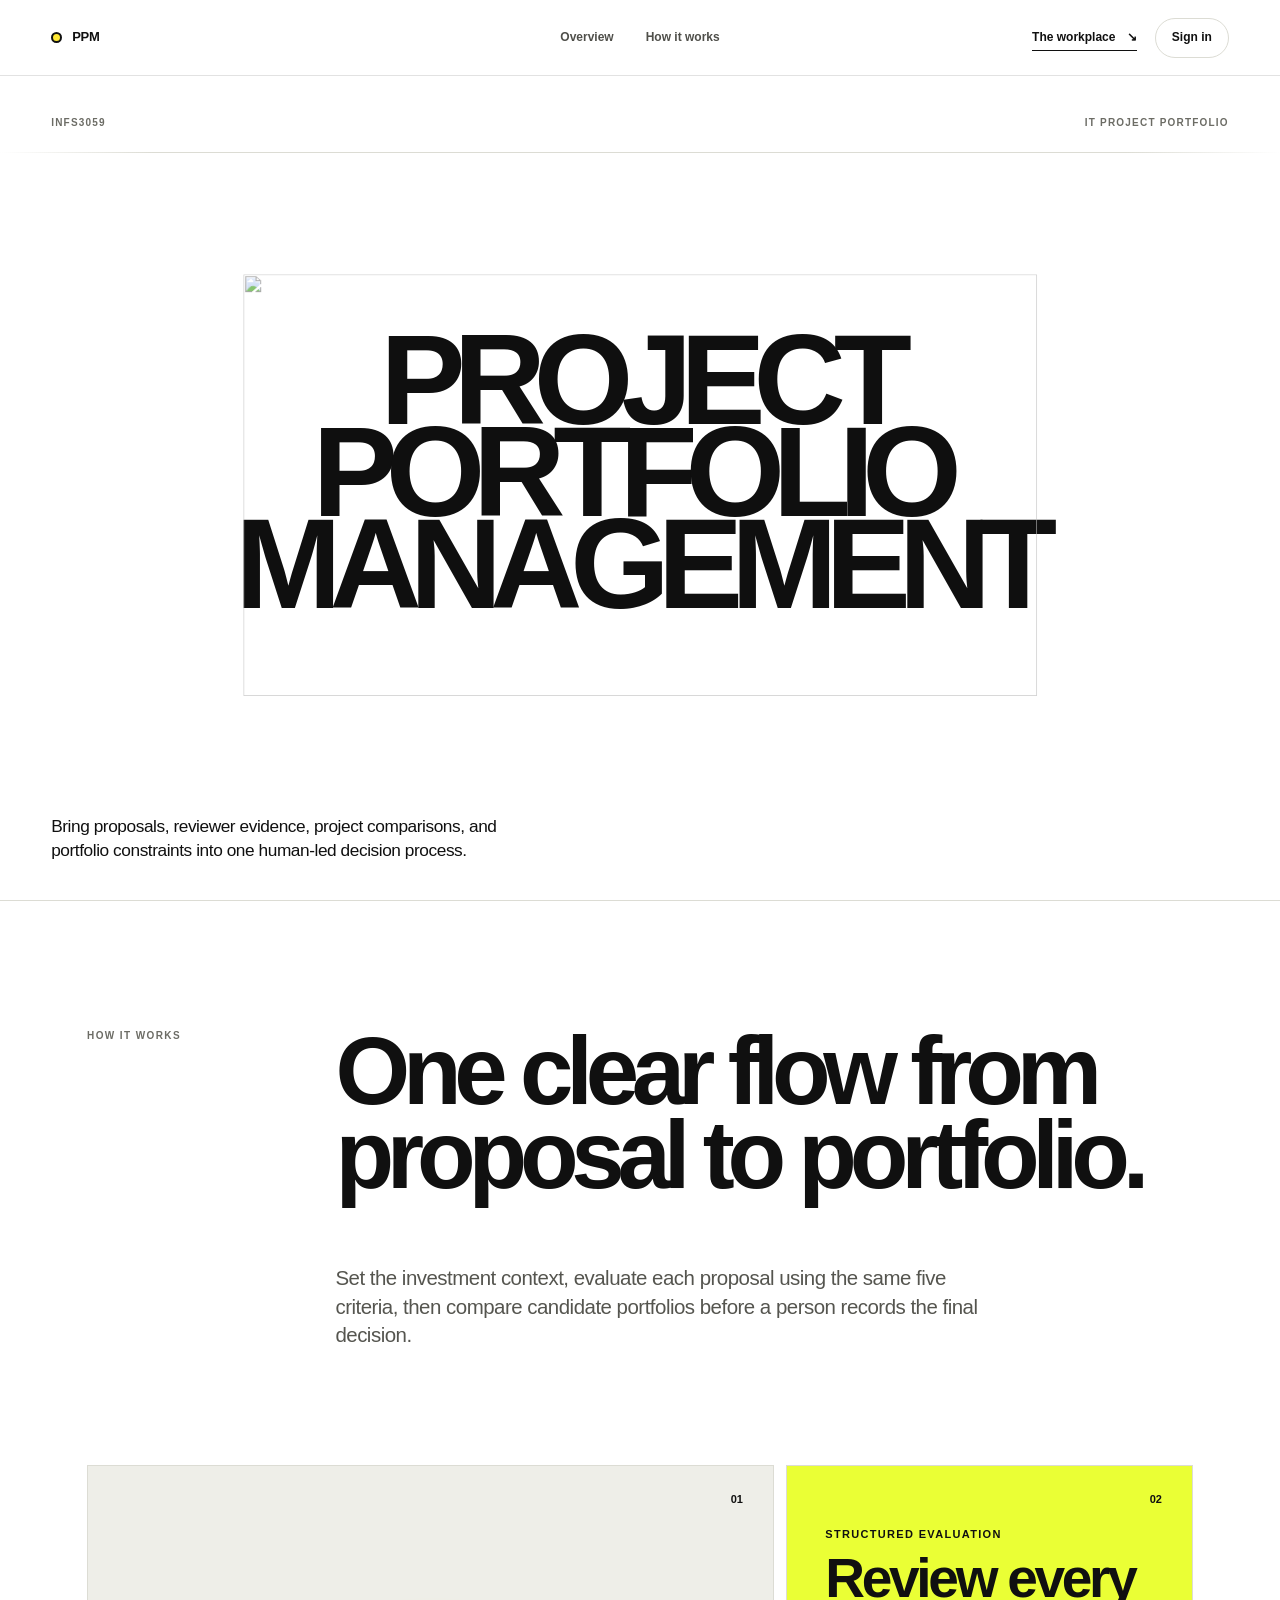
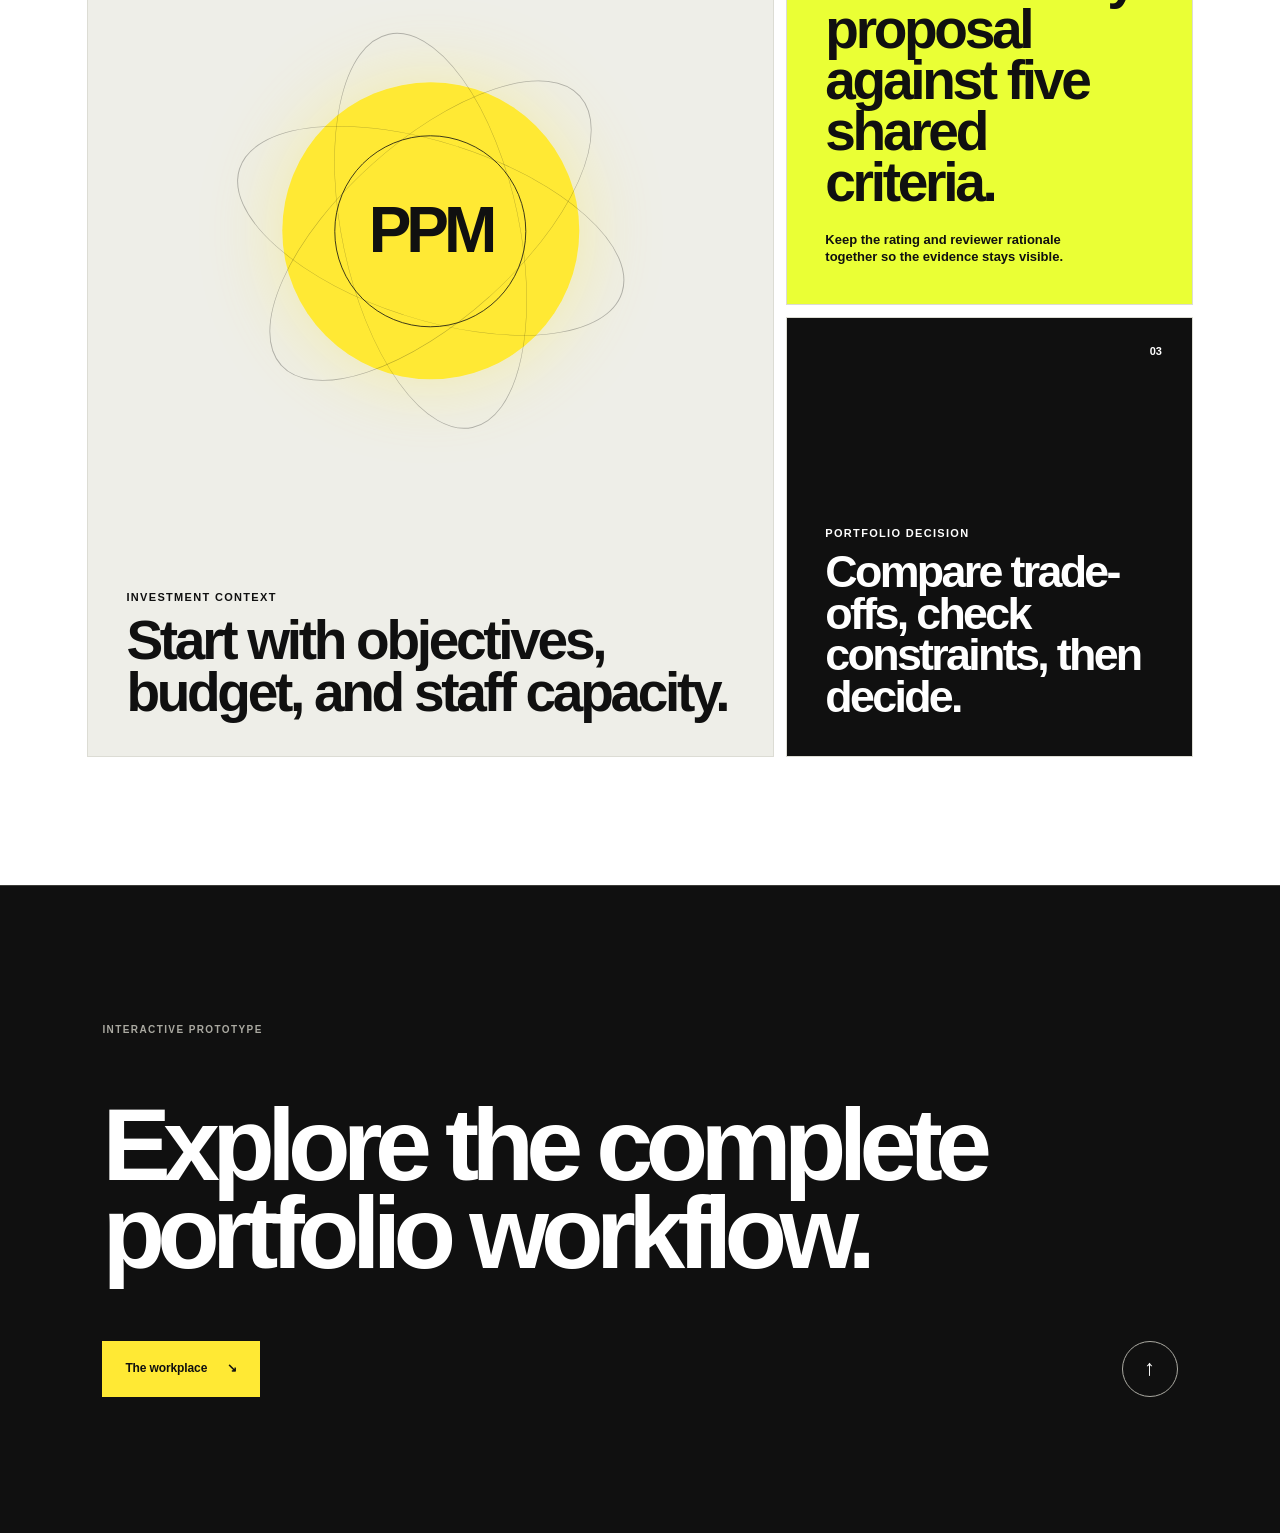
==== index.html @ 239e6964 "Show AI chat only in workplace" ====
<!doctype html>
<html lang="en">
  <head>
    <meta charset="utf-8" />
    <meta name="viewport" content="width=device-width, initial-scale=1" />
    <meta name="theme-color" content="#f3ff45" />
    <meta name="description" content="A human-led decision-support workspace for reviewing IT project proposals." />
    <meta property="og:title" content="PPM — Project Portfolio Management" />
    <meta property="og:description" content="A human-led decision-support workspace for reviewing IT project proposals." />
    <meta property="og:type" content="website" />
    <meta property="og:image" content="public/og.png" />
    <meta name="twitter:card" content="summary_large_image" />
    <meta name="twitter:title" content="PPM — Project Portfolio Management" />
    <meta name="twitter:description" content="Search, compare, and prepare IT project proposals for human review." />
    <meta name="twitter:image" content="public/og.png" />
    <title>PPM — Project Portfolio Management</title>
    <link rel="icon" href="public/favicon.svg" />
    <link rel="stylesheet" href="app/globals.css?v=20261019-draggable-assistant-v1" />
  </head>
  <body class="intro-document">
    <main id="app">
      <div class="intro-site" id="top">
        <header class="site-header intro-header">
          <a class="wordmark" href="#top" aria-label="PPM introduction">
            <span class="wordmark-dot" aria-hidden="true"></span>
            <span>PPM</span>
          </a>
          <nav aria-label="Introduction navigation">
            <a href="#top">Overview</a>
            <a href="#approach">How it works</a>
          </nav>
          <div class="header-actions">
            <a class="header-cta" data-enter-workplace href="./role-select.html?v=20261012-demo-mvp-v1">The workplace <span aria-hidden="true">↘</span></a>
            <div class="auth-slot" id="auth-slot"></div>
          </div>
        </header>

        <section class="hero" aria-labelledby="hero-title">
          <div class="hero-meta" aria-label="Project information">
            <span>INFS3059</span>
            <span>IT PROJECT PORTFOLIO</span>
          </div>

          <div class="hero-stage">
            <h1 class="hero-title reveal reveal--hero" id="hero-title">
              <span>PROJECT</span>
              <span>PORTFOLIO</span>
              <span>MANAGEMENT</span>
            </h1>

            <div class="folder-scene reveal reveal--folder" aria-hidden="true">
              <img class="folder-visual" src="public/folder-reference-yellow-small.png" alt="" width="900" height="477" decoding="async" />
            </div>
          </div>

          <div class="hero-bottom reveal reveal--copy">
            <p>
              Bring proposals, reviewer evidence, project comparisons, and portfolio constraints
              into one human-led decision process.
            </p>
          </div>
        </section>

        <section class="story-section" id="approach" aria-labelledby="approach-title">
          <div class="story-intro reveal">
            <p class="section-kicker">How it works</p>
            <h2 id="approach-title">One clear flow from proposal to portfolio.</h2>
            <p class="story-copy">
              Set the investment context, evaluate each proposal using the same five criteria,
              then compare candidate portfolios before a person records the final decision.
            </p>
          </div>

          <div class="principle-grid reveal-group">
            <article class="principle-card principle-card--wide">
              <span class="card-index">01</span>
              <div class="orbit-mark" aria-hidden="true"><i></i><i></i><i></i></div>
              <div class="reveal">
                <p>Investment context</p>
                <h3>Start with objectives, budget, and staff capacity.</h3>
              </div>
            </article>
            <article class="principle-card principle-card--acid">
              <span class="card-index">02</span>
              <div class="reveal">
                <p>Structured evaluation</p>
                <h3>Review every proposal against five shared criteria.</h3>
                <small>Keep the rating and reviewer rationale together so the evidence stays visible.</small>
              </div>
            </article>
            <article class="principle-card principle-card--dark">
              <span class="card-index">03</span>
              <div class="reveal">
                <p>Portfolio decision</p>
                <h3>Compare trade-offs, check constraints, then decide.</h3>
              </div>
            </article>
          </div>
        </section>

        <section class="intro-cta reveal" aria-labelledby="intro-cta-title">
          <p class="section-kicker">Interactive prototype</p>
          <h2 id="intro-cta-title">Explore the complete portfolio workflow.</h2>
          <div class="intro-cta-actions">
            <a class="intro-cta-button" data-enter-workplace href="./role-select.html?v=20261012-demo-mvp-v1">The workplace <span aria-hidden="true">↘</span></a>
            <a class="circle-link intro-back-to-top" href="#top" aria-label="Back to top" title="Back to top"><span aria-hidden="true">↑</span></a>
          </div>
        </section>
      </div>

      <section class="workspace-section" id="workspace" tabindex="-1" aria-labelledby="workspace-title" hidden>
        <h2 class="sr-only" id="workspace-title">Project Portfolio Management workspace</h2>
        <div class="review-app">
          <div class="workspace-shell">
            <aside class="workspace-sidebar" aria-label="Portfolio workspace navigation">
              <a class="workspace-brand" href="./workplace.html?v=20261012-demo-mvp-v1" aria-label="PPM workspace home"><span class="workspace-brand-mark" aria-hidden="true"></span><span><strong>PPM</strong><small>Project Portfolio Management</small></span></a>
              <nav class="workspace-nav" aria-label="Portfolio workspace">
                <p class="workspace-nav-group-label">Planning</p>
                <button type="button" data-workspace-view-button="organisation" data-context-help-title="Investment Context" data-context-help-text="Set this planning cycle's dates, objectives, budget, and available staff capacity. These limits are used to check candidate portfolios later."><span data-screen-number>01</span>Investment Context</button>
                <button type="button" data-workspace-view-button="proposer" data-context-help-title="Project Proposal" data-context-help-text="Submit project evidence for a reviewer: choose an objective, explain expected benefits, estimate cost and staff, and note the timeline and risks."><span data-screen-number>02</span>Propose Project</button>
                <button type="button" data-workspace-view-button="reviewer" data-context-help-title="Project Evaluation" data-context-help-text="Assess the proposal evidence using five separate criterion ratings and a short rationale for each one."><span data-screen-number>03</span>Project Evaluation</button>
                <button type="button" data-workspace-view-button="manager" data-context-help-title="Project Overview" data-context-help-text="Find and inspect proposals, then choose evaluated projects for temporary comparison. Shortlisting is a separate step."><span data-screen-number>04</span>Project Overview</button>
                <p class="workspace-nav-group-label">Project Analysis</p>
                <button type="button" data-workspace-view-button="comparison" data-context-help-title="Comparison" data-context-help-text="Compare one project's radar profile or overlay two to four projects. Read the criterion ratings and reviewer evidence; no total score or winner is calculated."><span data-screen-number>05</span>Comparison</button>
                <button type="button" data-workspace-view-button="shortlist" data-context-help-title="Shortlist" data-context-help-text="Keep projects you want to investigate further. Shortlisting is not a final decision."><span data-screen-number>06</span>Shortlist</button>
                <p class="workspace-nav-group-label">Portfolio Selection</p>
                <button type="button" data-workspace-view-button="scenarios" data-context-help-title="Build Candidate Portfolio" data-context-help-text="Add shortlisted projects to a candidate scenario, check combined cost and staff against available limits, and save it for review."><span data-screen-number>07</span>Build Candidate Portfolio</button>
                <button type="button" data-workspace-view-button="reports" data-context-help-title="Portfolio Review" data-context-help-text="Review scenario project mix, objective coverage, cost, and capacity before recording a decision."><span data-screen-number>08</span>Portfolio Review</button>
                <button type="button" data-workspace-view-button="decisions" data-context-help-title="Decisions" data-context-help-text="Record the Portfolio Manager's human decision and rationale after reviewing evidence and constraints."><span data-screen-number>09</span>Decisions</button>
              </nav>
              <div class="workspace-sidebar-bottom">
                <div class="sidebar-account-summary" id="sidebar-account-summary" aria-live="polite"></div>
                <a class="sidebar-utility sidebar-feedback" href="https://docs.google.com/forms/d/e/1FAIpQLSeM64wzt2rWLbbCJKo_Ew4T9kbo1X20HAUV_wHe5UvbMGi4NQ/viewform?usp=header" target="_blank" rel="noopener noreferrer" aria-label="Give Feedback (opens Google Form in a new tab)"><span class="sidebar-action-icon" aria-hidden="true"><svg viewBox="0 0 24 24" fill="none" stroke="currentColor" stroke-width="1.6" stroke-linecap="round" stroke-linejoin="round"><path d="M20 11.5a7.5 7.5 0 0 1-7.5 7.5H5l-3 3V11.5A7.5 7.5 0 0 1 9.5 4H16a4 4 0 0 1 4 4Z"/><path d="M7 10h8M7 14h5"/></svg></span><span class="sidebar-action-copy"><strong>Give Feedback</strong><small>Share your experience with this prototype</small></span><svg class="sidebar-action-arrow" viewBox="0 0 16 16" fill="none" stroke="currentColor" stroke-width="1.4" aria-hidden="true"><path d="M4 12 12 4M5 4h7v7"/></svg></a>
                <button type="button" class="sidebar-utility test-launch" id="open-test-mode"><span class="sidebar-action-icon" aria-hidden="true"><svg viewBox="0 0 24 24" fill="none" stroke="currentColor" stroke-width="1.6" stroke-linecap="round" stroke-linejoin="round"><rect x="4" y="3" width="16" height="18" rx="2"/><path d="m8 11 2 2 5-5M8 17h8"/></svg></span><span class="sidebar-action-copy"><strong>Test MVP</strong><small>Try a temporary workspace</small></span><svg class="sidebar-action-arrow" viewBox="0 0 16 16" fill="none" stroke="currentColor" stroke-width="1.4" aria-hidden="true"><path d="m6 3 5 5-5 5"/></svg></button>
              </div>
            </aside>
            <div class="workspace-main">

          <aside class="test-mode-banner" id="test-mode-banner" hidden aria-label="MVP test mode">
            <div><strong>Test workspace</strong><span>Temporary test data only — your normal proposals are unchanged.</span></div>
            <div><button type="button" class="text-button" id="reset-test-data">Reset test data</button><a class="text-button" id="exit-test-mode" href="./workplace.html?v=20261012-demo-mvp-v1">Exit test mode</a></div>
          </aside>

          <section class="workspace-view setup-view" data-workspace-view="organisation" data-context-help-title="Investment Context" data-context-help-text="Set the planning cycle, objectives, total budget, and available staff capacity. These values provide the limits and direction used later when reviewing candidate portfolios." hidden aria-labelledby="organisation-title">
            <div class="view-heading investment-context-heading"><div><p class="section-kicker">Investment Context</p><h3 id="organisation-title">Set the context for this portfolio cycle.</h3></div><button type="button" class="context-help-launch" data-context-help-toggle aria-pressed="false" aria-label="Choose an Investment Context area for help" title="Choose an area to get help">i</button></div>
            <form id="organisation-form" class="setup-form investment-context-form">
              <div class="investment-context-grid">
                <section class="context-card context-card--planning" data-context-help-title="Planning Period" data-context-help-text="Name the portfolio cycle and set the dates and business unit it covers. The planning horizon describes the longer period the organisation is planning across." aria-labelledby="context-planning-title">
                  <div class="context-card-heading"><span aria-hidden="true">01</span><div><h4 id="context-planning-title">Planning Period</h4></div></div>
                  <label>Portfolio or cycle name<input id="org-name" name="name" maxlength="80" required /></label>
                  <div class="context-field-row context-field-row--dates">
                    <label>Start Date<input id="org-start-date" name="startDate" type="date" /></label>
                    <label>End Date<input id="org-end-date" name="endDate" type="date" /></label>
                  </div>
                  <div class="context-field-row">
                    <label>Business Unit<input id="org-business-unit" name="businessUnit" maxlength="80" placeholder="e.g. Corporate Services" /></label>
                    <label>Planning Horizon<input id="org-planning-horizon" name="planningHorizon" maxlength="80" placeholder="e.g. FY2026–FY2028" /></label>
                  </div>
                </section>

                <section class="context-card context-card--budget" data-context-help-title="Total Investment Budget" data-context-help-text="Enter the total funding available for this portfolio cycle in millions. Later, the candidate portfolio total is compared with this limit; being under budget is not an approval." aria-labelledby="context-budget-title">
                  <div class="context-card-heading"><span aria-hidden="true">02</span><div><h4 id="context-budget-title">Total Investment Budget</h4></div></div>
                  <label>Portfolio budget ($M)<input id="org-budget" name="budget" type="number" min="0" step="0.1" required /></label>
                </section>

                <section class="context-card context-card--capacity" data-context-help-title="Available Resource Capacity" data-context-help-text="Record the staff capacity available to deliver projects during this cycle. The portfolio checks compare total project FTE demand with this available capacity." aria-labelledby="context-capacity-title">
                  <div class="context-card-heading"><span aria-hidden="true">03</span><div><h4 id="context-capacity-title">Available Resource Capacity</h4></div></div>
                  <p class="resource-message" id="resource-capacity-message" role="status"></p>
                  <div class="resource-capacity-list" id="resource-capacity-list"></div>
                  <div class="resource-total" aria-live="polite"><span>Total available capacity</span><strong><b id="resource-total-fte">0</b> FTE</strong><small id="resource-total-source"></small></div>
                  <p class="legacy-resource-note" id="legacy-resource-note" hidden></p>
                </section>

                <section class="context-card context-card--objectives" data-context-help-title="Strategic Investment Objectives" data-context-help-text="List the organisation's priorities for this cycle. Each proposal chooses one primary objective so the Portfolio Manager can review alignment and coverage." aria-labelledby="context-objectives-title">
                  <div class="context-card-heading"><span aria-hidden="true">04</span><div><h4 id="context-objectives-title">Strategic Investment Objectives</h4></div></div>
                  <div class="objective-input-list" id="objective-input-list"></div>
                  <button type="button" class="outline-button add-objective-button" id="add-objective">+ Add another objective</button>
                </section>
              </div>

              <div class="form-action-row"><button type="submit" class="solid-button">Save Investment Context</button><p id="organisation-message" class="save-message" role="status"></p></div>
            </form>
          </section>

          <section class="workspace-view proposer-view" data-workspace-view="proposer" data-context-help-title="Project Proposal" data-context-help-text="Submit the evidence a reviewer needs to understand the project, its objective, expected benefits, estimated cost and staff, timeline, and key risks. The proposal is not scored or approved on this screen." hidden aria-labelledby="proposer-title">
            <div class="view-heading view-heading--with-help"><div><p class="section-kicker">Proposal entry</p><h3 id="proposer-title">Give reviewers the information they need.</h3></div><button type="button" class="context-help-launch" data-context-help-toggle aria-pressed="false" aria-label="Choose a proposal area for help" title="Choose an area to get help">i</button></div>
            <form id="proposal-form" class="proposal-form">
              <div class="proposal-form-grid">
                <label data-context-help-title="Project Name" data-context-help-text="Use a short, distinct name so reviewers and managers can identify this proposal in lists and comparisons.">Project name<input name="title" maxlength="100" required /></label>
                <label data-context-help-title="Project Owner" data-context-help-text="Enter the person or team responsible for the proposal and available to answer reviewer questions.">Project owner<input name="owner" maxlength="80" required /></label>
                <label class="wide-field" data-context-help-title="Project Description" data-context-help-text="Summarise the problem or opportunity, what the project will deliver, and the main work involved. Keep it focused on evidence that helps reviewers assess the proposal.">Project description<textarea name="summary" rows="4" maxlength="600" required></textarea></label>
                <label data-context-help-title="Primary Strategic Objective" data-context-help-text="Choose the single objective this proposal contributes to most directly. The manager can later compare how a candidate portfolio covers the organisation's objectives.">Primary strategic objective<select id="proposal-objective" name="objective" required></select></label>
                <label data-context-help-title="Expected Benefits" data-context-help-text="Describe the expected service or business improvement. Add a measure or baseline when you have one.">Expected benefits<textarea id="proposal-benefits" name="benefits" rows="3" maxlength="400" required></textarea></label>
                <label data-context-help-title="Estimated Cost" data-context-help-text="Enter the estimated total cost in millions for the proposed project period. Note major assumptions in the project description.">Estimated cost ($M)<input id="proposal-cost" name="cost" type="number" min="0" step="0.1" required /></label>
                <label data-context-help-title="Staff Required" data-context-help-text="Estimate the total full-time-equivalent staff needed to deliver the project. The manager uses this figure in portfolio capacity checks.">Staff required (FTE)<input name="staff" type="number" min="1" step="1" required /></label>
                <label data-context-help-title="Estimated Timeline" data-context-help-text="Provide the expected delivery duration, such as the number of weeks or months. Note key timing assumptions in the project description.">Estimated timeline<input name="duration" maxlength="60" placeholder="e.g. 12 weeks" required /></label>
                <label class="wide-field" data-context-help-title="Key Risks or Dependencies" data-context-help-text="Note uncertainties, constraints, or external dependencies that could affect delivery, cost, benefits, or timing.">Key risks or dependencies<textarea id="proposal-risks" name="risks" rows="3" maxlength="400" required></textarea></label>
              </div>
              <div class="form-action-row"><button type="submit" class="solid-button">Submit proposal for review</button><p id="proposal-form-message" class="save-message" role="status"></p></div>
            </form>
          </section>

          <section class="workspace-view reviewer-view" data-workspace-view="reviewer" data-context-help-title="Project Evaluation" data-context-help-text="Open a proposal and assess the five criteria separately using the scoring guide. Record evidence-based rationale for each rating. The system does not calculate a single total score or make an approval decision." hidden aria-labelledby="reviewer-title">
            <div class="view-heading view-heading--split"><div><p class="section-kicker">Reviewer queue</p><h3 id="reviewer-title">Assess evidence, not a single total.</h3></div><button type="button" class="context-help-launch" data-context-help-toggle aria-pressed="false" aria-label="Choose a Project Evaluation area for help" title="Choose an area to get help">i</button></div>
            <div class="review-queue" id="review-queue" data-context-help-title="Reviewer Queue" data-context-help-text="Open a submitted project to inspect its proposal evidence. Give each of the five criteria a 1–5 rating and explain the rating with a short rationale. A project is ready for comparison when all five ratings and reasons are saved." aria-live="polite"></div>
          </section>

          <section class="workspace-view test-view" data-workspace-view="tests" hidden aria-labelledby="test-mode-title">
            <div class="view-heading">
              <p class="section-kicker">MVP test</p>
              <h3 id="test-mode-title">Try the whole portfolio flow.</h3>
              <p>Use the shortcuts below, then check the result on the real screens. This mode uses separate sample data in this browser tab, so it will not change your normal workspace.</p>
            </div>
            <div class="test-quick-checks">
              <div><p class="section-kicker">Quick check</p><strong>Run a few safe browser checks first.</strong><span id="quick-check-summary" role="status">Not run yet</span></div>
              <button type="button" class="solid-button" id="run-quick-checks">Run quick checks</button>
            </div>
            <div class="quick-check-results" id="quick-check-results" aria-live="polite"></div>
            <div class="test-checklist-heading"><p class="section-kicker">Click-through checklist</p><p>Each shortcut opens or prepares the actual feature. Mark a step once you have seen the expected result.</p></div>
            <div class="test-checklist" id="test-checklist"></div>
          </section>

          <section class="workspace-view manager-view" data-workspace-view="manager" data-context-help-title="Project Overview" data-context-help-text="Use this screen to find projects, inspect reviewer evidence, and select evaluated projects for a temporary radar comparison. Shortlisting is separate: it retains projects for a candidate portfolio but is not an approval." hidden aria-labelledby="portfolio-manager-title">
            <div class="view-heading view-heading--split overview-view-heading"><div><p class="section-kicker">Project Overview</p><h3 id="portfolio-manager-title">Review the current proposal pipeline.</h3></div><div class="overview-heading-tools"><button type="button" class="context-help-launch" data-context-help-toggle aria-pressed="false" aria-label="Choose a Project Overview area for help" title="Choose an area to get help">i</button><div class="overview-view-actions"><button type="button" class="solid-button" data-open-comparison>Open Comparison</button><button type="button" class="outline-button" data-open-insights>View Criterion Insights</button></div></div></div>
            <div class="workflow-strip" aria-label="Portfolio review workflow">
              <span class="is-current"><b data-workflow-step-for="manager">02</b> Project Overview</span>
              <span><b data-workflow-step-for="comparison">03</b> Comparison</span>
              <span><b data-workflow-step-for="shortlist">04</b> Shortlist</span>
              <span><b data-workflow-step-for="scenarios">05</b> Build Candidate Portfolio</span>
              <span><b data-workflow-step-for="reports">06</b> Portfolio Review</span>
              <span><b data-workflow-step-for="decisions">07</b> Decisions</span>
            </div>

            <div class="portfolio-summary" aria-label="Portfolio summary">
              <article><span>Total proposals</span><strong id="summary-total">0</strong><small>in this browser</small></article>
              <article><span>Evaluated</span><strong id="summary-evaluated">0</strong><small>ready for comparison</small></article>
              <article><span>Needs evaluation</span><strong id="summary-needs-evaluation">0</strong><small>missing ratings or rationale</small></article>
              <article><span>Budget requested</span><strong id="summary-budget-requested">$0M</strong><small>Available limit: <b id="summary-budget-limit">$0M</b></small></article>
            </div>

            <div class="portfolio-controls" data-context-help-title="Search and Filters" data-context-help-text="Search by project, owner, or objective. Narrow the list by objective, feasibility, risk manageability, cost, or review status. These controls change which rows are shown; they do not change project ratings or decisions.">
              <label class="search-box search-box--compact">
                <span aria-hidden="true">⌕</span>
                <input id="proposal-search" type="search" placeholder="Search projects, owners, or objectives" autocomplete="off" />
                <kbd>⌘ K</kbd>
              </label>
              <label>Objective<select id="objective-filter"><option value="all">All objectives</option></select></label>
              <label>Feasibility<select id="feasibility-filter"><option value="0">Any score</option><option value="3">3 or higher</option><option value="4">4 or higher</option></select></label>
              <label>Risk manageability<select id="risk-filter"><option value="0">Any score</option><option value="3">3 or higher</option><option value="4">4 or higher</option></select></label>
              <label>Cost<select id="cost-filter"><option value="all">Any cost</option><option value="1">Up to $1M</option><option value="1.5">Up to $1.5M</option></select></label>
              <label>Status<select id="status-filter"><option value="all">All statuses</option><option value="Submitted">Submitted</option><option value="Evaluated">Evaluated</option><option value="Under review">Under review</option><option value="Approved">Approved</option><option value="Deferred">Deferred</option><option value="Rejected">Rejected</option></select></label>
            </div>

            <div class="portfolio-layout">
              <section class="portfolio-catalog-panel" data-context-help-title="Project List" data-context-help-text="Review each proposal's objective, five ratings, cost, and evaluation status. Open a row's details to inspect evidence and reviewer reasons. The checkbox creates a temporary comparison selection only; it does not add a project to the Shortlist." aria-labelledby="results-title">
                <div class="panel-bar">
                  <p id="results-title"><strong id="result-count">0</strong> proposals shown</p>
                  <label>Sort <select id="sort-select"><option value="title">Project name</option><option value="alignment">Strategic alignment</option><option value="feasibility">Feasibility</option><option value="cost">Lowest cost</option></select></label>
                </div>
                <div class="portfolio-table-wrap" id="proposal-list" aria-live="polite"></div>
                <div class="empty-state" id="empty-state" hidden>
                  <strong>No proposals found.</strong>
                  <p>Try another keyword or remove a filter.</p>
                </div>
              </section>

              <aside class="scenario-panel" aria-labelledby="scenario-title">
                <section class="evaluation-readiness" data-context-help-title="Evaluation Readiness" data-context-help-text="This summary shows how many proposals are evaluated, under review, or awaiting assessment. Complete reviews before comparing proposals or building a portfolio." aria-labelledby="evaluation-readiness-title">
                  <p class="section-kicker">Evaluation readiness</p>
                  <h3 id="evaluation-readiness-title">Current review stages</h3>
                  <div class="readiness-bar" aria-hidden="true"><i id="readiness-evaluated-bar"></i><i id="readiness-review-bar"></i><i id="readiness-submitted-bar"></i></div>
                  <dl><div><dt><i class="readiness-dot is-evaluated"></i>Evaluated</dt><dd id="readiness-evaluated">0</dd></div><div><dt><i class="readiness-dot is-review"></i>Under review</dt><dd id="readiness-review">0</dd></div><div><dt><i class="readiness-dot is-submitted"></i>Submitted</dt><dd id="readiness-submitted">0</dd></div></dl>
                </section>
                <div class="scenario-heading" data-context-help-title="Current Comparison" data-context-help-text="This is a temporary set for the radar profile and side-by-side comparison. Select evaluated projects in the list, then open Comparison. It is separate from the formal Shortlist and does not record an approval decision."><p class="section-kicker">Comparison selection</p><h3 id="scenario-title">Current comparison</h3></div>
                <div class="scenario-context"><span id="scenario-organisation">Organisation setup</span><button type="button" class="text-button" data-open-organisation>Change limits</button></div>
                <div class="scenario-selection" id="scenario-selection"><p>Select one project for its radar profile, or up to four for a comparison.</p></div>
                <div class="scenario-totals">
                  <article><span>Total cost</span><strong id="scenario-cost">$0M</strong><small id="budget-check">Within $5M</small></article>
                  <article><span>Required staff</span><strong id="scenario-staff">0 FTE</strong><small id="staff-check">Within 20 FTE</small></article>
                </div>
                <div class="constraint-result" id="constraint-result">Select projects to check constraints.</div>
                <div class="scenario-actions">
                  <button type="button" class="solid-button" id="open-compare" disabled>Compare selected</button>
                  <button type="button" class="outline-button" data-open-shortlist>View formal Shortlist</button>
                  <button type="button" class="text-button" id="clear-compare">Clear selection</button>
                </div>
                <div class="saved-scenarios" id="saved-scenarios"></div>
              </aside>
            </div>

            <section class="project-insight" id="proposal-detail" data-context-help-title="Project Details" data-context-help-text="Inspect the selected proposal's information gaps, criterion ratings, and reviewer rationale. Use this evidence to decide whether the project is ready for comparison or further consideration." aria-live="polite" hidden></section>
          </section>

          <section class="workspace-view shortlist-view" data-workspace-view="shortlist" data-context-help-title="Shortlist" data-context-help-text="Keep projects you want to investigate further after reviewing their evidence. This saved list is separate from the temporary comparison selection and is not a final decision." hidden aria-labelledby="shortlist-view-title">
            <div class="view-heading view-heading--split"><div><p class="section-kicker">Formal candidate list</p><h3 id="shortlist-view-title">Shortlist projects after comparison.</h3></div><button type="button" class="context-help-launch" data-context-help-toggle aria-pressed="false" aria-label="Choose a Shortlist area for help" title="Choose an area to get help">i</button></div>
            <div class="shortlist-workspace" id="shortlist-workspace" data-context-help-title="Shortlisted Projects" data-context-help-text="Review the projects retained for further consideration. You can remove a project from the Shortlist at any time. Additions here make projects available to candidate portfolio scenarios, but do not approve them." aria-live="polite"></div>
          </section>

          <section class="workspace-view comparison-view" data-workspace-view="comparison" data-context-help-title="Detailed Comparison" data-context-help-text="Review criterion profiles and recorded evidence side by side. The chart supports discussion only: it does not calculate a total or select a winner. Add suitable projects to the Shortlist separately." hidden aria-labelledby="comparison-view-title">
            <div class="view-heading view-heading--split"><div><p class="section-kicker">Detailed comparison</p><h3 id="comparison-view-title">Compare the current project selection.</h3></div><button type="button" class="context-help-launch" data-context-help-toggle aria-pressed="false" aria-label="Choose a Comparison area for help" title="Choose an area to get help">i</button></div>
            <div class="comparison-workspace" id="comparison-workspace" aria-live="polite"></div>
          </section>

          <section class="workspace-view insights-view" data-workspace-view="insights" data-context-help-title="Criterion Insights" data-context-help-text="Select a project and inspect each criterion's rating alongside the reviewer rationale. Use this evidence to understand strengths and information gaps; there is no overall score." hidden aria-labelledby="insights-view-title">
            <div class="view-heading view-heading--split"><div><p class="section-kicker">Criterion Insights</p><h3 id="insights-view-title">Review the evidence behind each rating.</h3></div><button type="button" class="context-help-launch" data-context-help-toggle aria-pressed="false" aria-label="Choose a Criterion Insights area for help" title="Choose an area to get help">i</button></div>
            <div class="insights-workspace" id="insights-workspace" data-context-help-title="Criterion Evidence" data-context-help-text="Use the project selector to switch between evaluated proposals. Read each rating and its rationale separately; do not treat the radar shape as an overall score or recommendation." aria-live="polite"></div>
          </section>

          <section class="workspace-view scenarios-view" data-workspace-view="scenarios" data-context-help-title="Build Candidate Portfolio" data-context-help-text="Choose shortlisted projects for a candidate scenario. Review the combined cost and staff demand against the organisation's available limits, then save the scenario for portfolio review. A scenario is not an approval." hidden aria-labelledby="scenarios-view-title">
            <div class="view-heading view-heading--split"><div><p class="section-kicker">Portfolio selection</p><h3 id="scenarios-view-title">Build Candidate Portfolio</h3></div><button type="button" class="context-help-launch" data-context-help-toggle aria-pressed="false" aria-label="Choose a Candidate Portfolio area for help" title="Choose an area to get help">i</button></div>
            <div class="scenario-workspace" id="scenario-workspace" data-context-help-title="Candidate Scenarios" data-context-help-text="Use the scenario tabs to work on a candidate combination. Add shortlisted projects to the active scenario, inspect its total cost and staff capacity, and save it when ready for review. Each project can appear in only one scenario." aria-live="polite"></div>
          </section>

          <section class="workspace-view decisions-view" data-workspace-view="decisions" data-context-help-title="Portfolio Decision" data-context-help-text="After reviewing a candidate portfolio, record a human decision and explain its rationale. Record follow-up actions for deferred or conditionally approved work. The system does not decide automatically." hidden aria-labelledby="decisions-view-title">
            <div class="view-heading view-heading--split"><div><p class="section-kicker">Decision &amp; governance</p><h3 id="decisions-view-title">Portfolio Decision</h3></div><button type="button" class="context-help-launch" data-context-help-toggle aria-pressed="false" aria-label="Choose a Portfolio Decision area for help" title="Choose an area to get help">i</button></div>
            <div class="decision-workspace" id="decision-workspace" data-context-help-title="Decision Record" data-context-help-text="Choose the scenario under consideration, record approve, defer, or reject, and provide a reason. Include any conditions or next steps so the organisation has a clear decision record." aria-live="polite"></div>
          </section>

          <section class="workspace-view reports-view" data-workspace-view="reports" data-context-help-title="Portfolio Review" data-context-help-text="Review the candidate scenario's projects, objective coverage, total cost, and staff demand. Check any constraint warnings and project evidence before recording a decision." hidden aria-labelledby="reports-view-title">
            <div class="view-heading view-heading--split"><div><p class="section-kicker">Portfolio selection</p><h3 id="reports-view-title">Portfolio Review</h3></div><button type="button" class="context-help-launch" data-context-help-toggle aria-pressed="false" aria-label="Choose a Portfolio Review area for help" title="Choose an area to get help">i</button></div>
            <div class="report-workspace" id="report-workspace" data-context-help-title="Portfolio Review Summary" data-context-help-text="Select a saved scenario and review its projects, objective allocation, cost, and total FTE. Investigate any shortfall or evidence gap; being within limits alone does not approve the scenario." aria-live="polite"></div>
          </section>
            </div>
          </div>
          <div class="context-help-selection-hint" id="context-help-selection-hint" role="status" hidden><span>Help selection is on. Click the part you want help with.</span><button type="button" data-context-help-cancel>Cancel</button></div>
          <aside class="context-help-popup" id="context-help-popup" role="dialog" aria-modal="false" aria-labelledby="context-help-popup-title" hidden>
            <header><div><p class="section-kicker">What to do here</p><h2 id="context-help-popup-title"></h2></div><button type="button" data-context-help-close aria-label="Close help">×</button></header>
            <p id="context-help-popup-copy"></p>
            <button type="button" class="context-help-another" data-context-help-another>Choose another area</button>
          </aside>
        </div>
      </section>

    </main>

    <dialog class="modal" id="compare-dialog">
      <div class="modal-header">
        <div><p class="section-kicker">Radar comparison</p><h2>Project profiles</h2></div>
        <button class="icon-button" type="button" data-close-dialog aria-label="Close comparison">×</button>
      </div>
      <div class="radar-comparison">
        <div class="radar-stage" id="comparison-radar"></div>
        <div class="comparison-notes"><h3>How to read this view</h3><p>Each line shows one project across the five agreed criteria. Higher values indicate a stronger assessment. The chart does not calculate an overall score or choose a winner.</p><div id="comparison-legend"></div></div>
      </div>
      <div class="comparison-table-wrap"><table class="comparison-table"><thead><tr><th>Project</th><th>Alignment</th><th>Value</th><th>Feasibility</th><th>Risk</th><th>Urgency</th><th>Cost</th><th>Staff</th><th>Scenario</th></tr></thead><tbody id="compare-grid"></tbody></table></div>
    </dialog>

    <dialog class="modal review-dialog" id="review-dialog">
      <div class="modal-header">
        <div><p class="section-kicker">Reviewer evaluation</p><h2 id="review-dialog-title">Review project</h2></div>
        <button class="icon-button" type="button" data-close-review aria-label="Close review">×</button>
      </div>
      <div class="review-form" data-context-help-title="Reviewer Evaluation" data-context-help-text="Assess the project evidence against each criterion separately. Choose a 1–5 rating, use the scoring guide when needed, and record a short rationale for each rating. Higher Risk Manageability means the risk is lower or easier to manage.">
        <button type="button" class="context-help-launch evaluation-score-help" data-context-help-toggle aria-pressed="false" aria-label="Choose an evaluation area for help" title="Choose an area to get help">i</button>
        <div class="review-score-form" id="review-score-form" data-context-help-title="Five Criterion Ratings" data-context-help-text="Assess each criterion independently using its formal 1–5 guide. Add a short evidence-based rationale below each rating. All five ratings and rationales are needed before the evaluation is complete."></div>
        <p class="evaluation-locked-note" id="evaluation-locked-note" hidden></p>
        <label data-context-help-title="Overall Reviewer Note" data-context-help-text="Use this optional note for a general observation or information request that does not belong to one specific criterion. Criterion-specific rationale should remain with its rating.">Reviewer rationale<textarea id="review-notes" rows="6" placeholder="Explain the ratings, evidence, concerns, or information to request…"></textarea></label>
        <section class="evaluation-comments" id="evaluation-comments" data-context-help-title="Evaluation Comments" data-context-help-text="Add a follow-up comment to the completed evaluation. Comments discuss the recorded review; they do not alter the five criterion ratings." aria-labelledby="evaluation-comments-title" hidden>
          <header><div><p class="section-kicker">Evaluation discussion</p><h3 id="evaluation-comments-title">Comments on this review</h3></div><button type="button" class="context-help-launch" data-context-help-toggle aria-pressed="false" aria-label="Choose an evaluation discussion area for help" title="Choose an area to get help">i</button></header>
          <div id="evaluation-comment-list" class="evaluation-comment-list" aria-live="polite"></div>
          <label>Add a comment<textarea id="evaluation-comment-input" rows="3" maxlength="600" placeholder="Add a note about this completed evaluation…"></textarea></label>
          <div class="evaluation-comment-actions"><button type="button" class="outline-button" id="add-evaluation-comment">Add comment</button><p class="save-message" id="evaluation-comment-message" role="status"></p></div>
        </section>
        <button type="button" class="solid-button" id="save-note">Save evaluation</button>
        <p class="save-message" id="save-message" role="status"></p>
      </div>
    </dialog>

    <script src="api-config.js?v=20261004-api-v1"></script>
    <script src="auth-ui.js?v=20261019-remove-assistance-panels-v1"></script>
  </body>
</html>
---- app/globals.css ----
:root {
  --ink: #101010;
  --muted: #6c6c65;
  --line: #dcdcd4;
  --paper: #ffffff;
  --soft: #f4f4ef;
  --acid: #eaff35;
  --yellow: #ffe934;
  --yellow-strong: #e5c900;
  --warning: #ff6b35;
  --success: #1e7f58;
}

* { box-sizing: border-box; }

html { scroll-behavior: smooth; }

body {
  margin: 0;
  overflow-x: hidden;
  background: var(--paper);
  color: var(--ink);
  font-family: Arial, "Helvetica Neue", sans-serif;
  font-size: 16px;
  line-height: 1.4;
}

button, input, select, textarea { font: inherit; }

a { color: inherit; text-decoration: none; }

.site-header {
  position: fixed;
  inset: 0 0 auto;
  z-index: 50;
  display: grid;
  grid-template-columns: 1fr auto 1fr;
  align-items: center;
  height: 76px;
  border-bottom: 1px solid rgba(16,16,16,.12);
  padding: 0 clamp(22px, 4vw, 64px);
  background: rgba(255,255,255,.94);
}

.wordmark { display: inline-flex; align-items: center; gap: 10px; font-size: 13px; font-weight: 800; letter-spacing: -.02em; }
.wordmark-dot { width: 11px; height: 11px; border: 2px solid var(--ink); border-radius: 50%; background: var(--yellow); }
.site-header nav { display: flex; gap: 32px; color: #4f4f4a; font-size: 12px; font-weight: 700; }
.site-header nav a, .header-cta { transition: opacity 160ms ease; }
.site-header nav a:hover, .header-cta:hover { opacity: .55; }
.header-cta { justify-self: end; border-bottom: 1px solid var(--ink); padding: 5px 0; font-size: 12px; font-weight: 800; }
.header-cta span { margin-left: 8px; }

.hero {
  position: relative;
  display: grid;
  min-height: 100svh;
  grid-template-rows: auto 1fr auto;
  gap: 24px;
  padding: 116px clamp(22px, 4vw, 64px) 38px;
  isolation: isolate;
}

.hero::before {
  position: absolute;
  inset: 76px 0 auto;
  z-index: -3;
  height: 1px;
  background: linear-gradient(90deg, transparent, var(--line) 12%, var(--line) 88%, transparent);
  content: "";
}

.hero-meta { display: flex; justify-content: space-between; color: var(--muted); font-size: 10px; font-weight: 800; letter-spacing: .12em; }

.hero-stage {
  position: relative;
  display: grid;
  min-height: min(650px, 68vh);
  align-items: center;
  justify-items: center;
}

.hero-title {
  position: relative;
  z-index: -2;
  width: 100%;
  margin: 0;
  font-size: clamp(58px, 10vw, 150px);
  font-weight: 900;
  letter-spacing: -.095em;
  line-height: .72;
  text-align: center;
  text-transform: uppercase;
}

.hero-title span { display: block; }
.hero-title span:nth-child(2) { padding-right: .14em; }

.folder-scene {
  position: absolute;
  left: 50%;
  top: 52%;
  z-index: 1;
  width: min(62vw, 900px);
  aspect-ratio: 1720 / 914;
  transform: translate(-50%, -50%);
  perspective: 1100px;
  contain: layout paint;
}

.folder-visual {
  position: absolute;
  inset: 0;
  z-index: 1;
  width: 100%;
  height: 100%;
  object-fit: contain;
  opacity: .72;
}

.hero-bottom { display: grid; grid-template-columns: minmax(240px, 450px) 1fr; align-items: end; gap: 30px; }
.hero-bottom p { margin: 0; font-size: clamp(15px, 1.35vw, 20px); letter-spacing: -.025em; }
.circle-link { display: grid; width: 56px; height: 56px; justify-self: end; place-items: center; border: 1px solid var(--ink); border-radius: 50%; font-size: 22px; transition: background 180ms ease, transform 180ms ease; }
.circle-link:hover { background: var(--acid); transform: translateY(4px); }

.preview-next { min-height: 72vh; border-top: 1px solid var(--line); padding: clamp(70px, 9vw, 150px) clamp(22px, 8vw, 130px); }
.section-kicker { margin: 0 0 40px; color: var(--muted); font-size: 11px; font-weight: 800; letter-spacing: .12em; text-transform: uppercase; }
.preview-next h2 { max-width: 1100px; margin: 0; font-size: clamp(54px, 8.2vw, 126px); letter-spacing: -.07em; line-height: .9; }

@media (max-width: 800px) {
  .site-header { grid-template-columns: 1fr auto; height: 64px; padding-inline: 18px; }
  .site-header nav { display: none; }
  .hero { min-height: 860px; padding: 94px 18px 30px; }
  .hero-stage { min-height: 570px; }
  .hero-title { font-size: clamp(52px, 14vw, 92px); line-height: .78; }
  .folder-scene { top: 52%; width: min(87vw, 610px); }
  .hero-bottom { grid-template-columns: 1fr auto; }
  .hero-meta span:last-child { display: none; }
}

@media (prefers-reduced-motion: no-preference) {
  .glass-folder--front { animation: float-front 7s ease-in-out infinite; }
  .glass-folder--back { animation: float-back 8s ease-in-out infinite; }
  @keyframes float-front { 0%,100% { transform: rotateX(-2deg) rotateY(5deg) rotateZ(-5deg) translate(-4%, 5%); } 50% { transform: rotateX(-1deg) rotateY(3deg) rotateZ(-3.8deg) translate(-3%, 2%); } }
  @keyframes float-back { 0%,100% { transform: rotateX(6deg) rotateY(-7deg) rotateZ(9deg) translate(9%, -11%); } 50% { transform: rotateX(4deg) rotateY(-5deg) rotateZ(7deg) translate(7%, -8%); } }
}

[hidden] { display: none !important; }

.reveal { opacity: 1; }
body.js-ready .reveal {
  opacity: 0;
  transform: translateY(24px);
  transition: opacity 300ms cubic-bezier(.22, 1, .36, 1), transform 300ms cubic-bezier(.22, 1, .36, 1);
}
body.js-ready .reveal.is-visible { opacity: 1; transform: translateY(0); }
body.js-ready .reveal--hero { transition-delay: 90ms; }
body.js-ready .reveal--copy { transition-delay: 180ms; }
body.js-ready .reveal--folder { transform: translate(-50%, calc(-50% + 64px)); transition-delay: 180ms; }
body.js-ready .reveal--folder.is-visible { transform: translate(-50%, -50%); }
body.js-ready .reveal-group .reveal {
  transform: translateY(46px);
  transition-duration: 500ms;
}
body.js-ready .reveal-group.is-visible .reveal { transform: translateY(0); }
body.js-ready .reveal-group.is-visible .reveal { transition-delay: 0ms; }

@media (prefers-reduced-motion: reduce) {
  body.js-ready .reveal,
  body.js-ready .reveal--folder {
    opacity: 1;
    transform: none;
    transition: none;
  }
}

.sr-only {
  position: absolute;
  width: 1px;
  height: 1px;
  overflow: hidden;
  clip: rect(0, 0, 0, 0);
  white-space: nowrap;
  clip-path: inset(50%);
}

.story-section,
.workspace-section,
.scope-section {
  border-top: 1px solid var(--line);
  padding: clamp(82px, 10vw, 160px) clamp(22px, 6.8vw, 110px);
}

.story-intro { display: grid; grid-template-columns: 1fr 4fr; gap: 34px; }
.section-kicker { margin: 0; color: var(--muted); font-size: 10px; font-weight: 800; letter-spacing: .14em; text-transform: uppercase; }
.story-intro h2,
.workspace-heading h2,
.scope-title-row h2 {
  margin: 0;
  font-size: clamp(52px, 7.5vw, 116px);
  font-weight: 800;
  letter-spacing: -.075em;
  line-height: .88;
}
.story-copy { grid-column: 2; max-width: 650px; margin: 32px 0 0; color: #55554f; font-size: clamp(17px, 1.6vw, 23px); letter-spacing: -.025em; }

.principle-grid { display: grid; grid-template-columns: 1.35fr .8fr; gap: 12px; margin-top: clamp(70px, 9vw, 130px); }
.principle-card { position: relative; min-height: 440px; overflow: hidden; border: 1px solid var(--line); background: var(--soft); padding: clamp(25px, 3vw, 46px); }
.principle-card--wide { grid-row: span 2; min-height: 892px; justify-content: flex-end; background: #eeeee8; }
.principle-card--acid { background: var(--acid); }
.principle-card--dark { background: var(--ink); color: white; }
.principle-card, .principle-card > div:not(.orbit-mark) { display: flex; flex-direction: column; }
.principle-card > div:not(.orbit-mark) { position: relative; z-index: 2; margin-top: auto; }
.principle-card p { margin: 0 0 10px; font-size: 11px; font-weight: 800; letter-spacing: .12em; text-transform: uppercase; }
.principle-card h3 { max-width: 620px; margin: 0; font-size: clamp(32px, 4.3vw, 68px); letter-spacing: -.06em; line-height: .93; }
.principle-card--acid h3 { max-width: 310px; }
.principle-card--dark h3 { max-width: 520px; font-size: clamp(30px, 3.5vw, 54px); }
.card-index { position: absolute; right: 30px; top: 26px; z-index: 3; font-size: 11px; font-weight: 800; }
.principle-card small { display: block; max-width: 290px; margin-top: 22px; font-size: 13px; font-weight: 650; line-height: 1.35; }

.orbit-mark { position: absolute; left: 50%; top: 41%; width: min(70%, 600px); aspect-ratio: 1; transform: translate(-50%, -50%); }
.orbit-mark::before { position: absolute; inset: 19%; border-radius: 50%; background: var(--yellow); box-shadow: 0 0 80px rgba(255,233,52,.38); content: ""; }
.orbit-mark::after { position: absolute; inset: 30%; display: grid; place-items: center; border: 1px solid rgba(16,16,16,.8); border-radius: 50%; content: "PPM"; font-size: clamp(34px, 5vw, 74px); font-weight: 900; letter-spacing: -.08em; }
.orbit-mark i { position: absolute; inset: 8%; border: 1px solid rgba(16,16,16,.28); border-radius: 50%; transform: rotate(18deg) scaleY(.44); }
.orbit-mark i:nth-child(2) { transform: rotate(78deg) scaleY(.44); }
.orbit-mark i:nth-child(3) { transform: rotate(138deg) scaleY(.44); }

.workspace-section { background: #f1f1ec; }
.workspace-heading { display: grid; grid-template-columns: 1fr 4fr; gap: 34px; }
.workspace-heading > div > p { max-width: 720px; margin: 34px 0 0; color: #55554f; font-size: clamp(16px, 1.4vw, 21px); }
.review-app { margin-top: clamp(64px, 8vw, 116px); border: 1px solid var(--ink); background: white; box-shadow: 10px 10px 0 var(--yellow); }

.search-row { border-bottom: 1px solid var(--ink); padding: 20px; }
.search-box { display: grid; grid-template-columns: auto 1fr auto; align-items: center; gap: 14px; min-height: 70px; border: 1px solid var(--ink); padding: 0 22px; }
.search-box > span { font-size: 29px; line-height: 1; transform: rotate(-18deg); }
.search-box input { width: 100%; border: 0; outline: 0; background: transparent; color: var(--ink); font-size: clamp(17px, 1.6vw, 23px); letter-spacing: -.025em; }
.search-box input::placeholder { color: #898983; }
.search-box kbd { border: 1px solid var(--line); border-radius: 4px; background: var(--soft); padding: 5px 8px; color: var(--muted); font-size: 10px; font-family: inherit; }
.filter-row { display: flex; flex-wrap: wrap; gap: 8px; margin-top: 14px; }
.filter-chip { min-height: 42px; border: 1px solid var(--line); border-radius: 999px; background: white; padding: 0 18px; color: #53534e; cursor: pointer; font-size: 12px; font-weight: 800; transition: border-color 150ms ease, background 150ms ease; }
.filter-chip:hover { border-color: var(--ink); }
.filter-chip.is-active { border-color: var(--ink); background: var(--ink); color: white; }

.review-layout { display: grid; grid-template-columns: minmax(0, 1.02fr) minmax(380px, .98fr); min-height: 780px; }
.results-panel { border-right: 1px solid var(--ink); }
.panel-bar { display: flex; min-height: 58px; align-items: center; justify-content: space-between; border-bottom: 1px solid var(--line); padding: 0 20px; }
.panel-bar p { margin: 0; color: var(--muted); font-size: 12px; }
.panel-bar strong { color: var(--ink); }
.panel-bar select { border: 0; background: transparent; color: var(--ink); outline: 0; font-size: 11px; font-weight: 800; }
.proposal-list { display: flex; flex-direction: column; }
.proposal-card { position: relative; display: grid; grid-template-columns: 1fr auto; border-bottom: 1px solid var(--line); background: white; transition: background 150ms ease; }
.proposal-card:hover, .proposal-card.is-selected { background: #f7f7f1; }
.proposal-card.is-selected::before { position: absolute; inset: 0 auto 0 0; width: 6px; background: var(--yellow); content: ""; }
.proposal-select { display: block; width: 100%; border: 0; background: transparent; padding: 27px 18px 24px 25px; text-align: left; cursor: pointer; }
.proposal-topline { display: flex; align-items: center; justify-content: space-between; gap: 16px; }
.proposal-kind { color: var(--muted); font-size: 9px; font-weight: 800; letter-spacing: .11em; text-transform: uppercase; }
.signal-pill { display: inline-flex; align-items: center; gap: 6px; border: 1px solid currentColor; border-radius: 999px; padding: 5px 8px; font-size: 9px; font-weight: 800; letter-spacing: .04em; text-transform: uppercase; }
.signal-pill::before { width: 6px; height: 6px; border-radius: 50%; background: currentColor; content: ""; }
.signal-pill--missing { color: #9c3f1e; }
.signal-pill--manual { color: #695a00; }
.signal-pill--ready { color: var(--success); }
.proposal-select h3 { margin: 18px 0 7px; font-size: clamp(19px, 1.7vw, 25px); letter-spacing: -.045em; line-height: 1.02; }
.proposal-select > p { margin: 0; color: #676761; font-size: 12px; }
.proposal-meta { display: flex; flex-wrap: wrap; gap: 8px 18px; margin-top: 23px; color: #444440; font-size: 10px; font-weight: 700; }
.compare-toggle { display: flex; align-items: center; border-left: 1px solid var(--line); padding: 0 17px; color: var(--muted); cursor: pointer; font-size: 9px; font-weight: 800; letter-spacing: .08em; text-transform: uppercase; writing-mode: vertical-rl; }
.compare-toggle input { width: 16px; height: 16px; margin: 0 0 9px; accent-color: var(--ink); transform: translateY(7px); }
.empty-state { padding: 70px 25px; text-align: center; }
.empty-state p { margin: 8px 0 0; color: var(--muted); font-size: 13px; }

.detail-panel { position: sticky; top: 76px; align-self: start; min-height: 780px; background: #fafaf6; padding: clamp(27px, 3vw, 44px); }
.detail-empty { display: grid; min-height: 690px; place-items: center; color: var(--muted); text-align: center; }
.detail-topline { display: flex; align-items: center; justify-content: space-between; gap: 18px; }
.detail-topline > span:first-child { color: var(--muted); font-size: 9px; font-weight: 800; letter-spacing: .12em; text-transform: uppercase; }
.detail-panel h3 { margin: 28px 0 12px; font-size: clamp(35px, 3.5vw, 56px); letter-spacing: -.065em; line-height: .94; }
.detail-owner { margin: 0; color: var(--muted); font-size: 12px; }
.detail-summary { margin: 32px 0; font-size: clamp(15px, 1.35vw, 19px); letter-spacing: -.02em; }
.route-card { display: grid; grid-template-columns: 1fr auto; gap: 20px; align-items: end; border: 1px solid var(--ink); background: var(--yellow); padding: 20px; }
.route-card p { margin: 0 0 7px; font-size: 9px; font-weight: 800; letter-spacing: .12em; text-transform: uppercase; }
.route-card strong { font-size: clamp(19px, 2vw, 28px); letter-spacing: -.045em; }
.route-card small { max-width: 140px; color: #5f5500; text-align: right; font-size: 9px; }
.detail-section { margin-top: 29px; border-top: 1px solid var(--line); padding-top: 22px; }
.detail-section h4 { margin: 0 0 14px; font-size: 10px; letter-spacing: .1em; text-transform: uppercase; }
.detail-list { display: grid; gap: 9px; margin: 0; padding: 0; list-style: none; }
.detail-list li { display: grid; grid-template-columns: 18px 1fr; align-items: start; gap: 9px; color: #4e4e49; font-size: 12px; }
.detail-list li span { display: grid; width: 17px; height: 17px; place-items: center; border: 1px solid var(--ink); border-radius: 50%; color: var(--ink); font-size: 9px; }
.detail-list--missing li { color: #853417; }
.detail-list--missing li span { border-color: #a84725; color: #a84725; }
.detail-actions { display: flex; gap: 9px; margin-top: 33px; }
.solid-button, .outline-button, .text-button, .icon-button { border: 0; cursor: pointer; font-weight: 800; }
.solid-button, .outline-button { min-height: 48px; padding: 0 19px; font-size: 11px; }
.solid-button { background: var(--ink); color: white; }
.solid-button:hover { background: #34342f; }
.outline-button { border: 1px solid var(--ink); background: transparent; color: var(--ink); }
.outline-button:hover { background: var(--yellow); }
.text-button { background: transparent; color: inherit; font-size: 11px; text-decoration: underline; }

.scope-section { background: white; }
.scope-title-row { display: grid; grid-template-columns: 1fr 4fr; gap: 34px; }
.scope-grid { display: grid; grid-template-columns: 1fr 1fr; gap: 12px; margin-top: clamp(70px, 9vw, 125px); }
.scope-card { min-height: 500px; border: 1px solid var(--ink); padding: clamp(28px, 4vw, 58px); }
.scope-card--in { background: var(--yellow); }
.scope-card--out { background: var(--ink); color: white; }
.scope-card > span { display: grid; width: 54px; height: 54px; place-items: center; border: 1px solid currentColor; border-radius: 50%; font-size: 11px; font-weight: 900; }
.scope-card h3 { max-width: 460px; margin: 58px 0 34px; font-size: clamp(30px, 3.8vw, 58px); letter-spacing: -.06em; line-height: .95; }
.scope-card ul { display: grid; gap: 0; margin: 0; padding: 0; list-style: none; }
.scope-card li { position: relative; border-top: 1px solid currentColor; padding: 15px 0 15px 23px; font-size: 13px; }
.scope-card li::before { position: absolute; left: 0; content: "↳"; }
.site-footer { display: grid; min-height: 560px; grid-template-columns: 1fr auto; align-items: end; border-top: 1px solid #3c3c38; background: var(--ink); padding: clamp(50px, 7vw, 110px); color: white; }
.site-footer p { margin: 0 0 28px; color: #aaa9a1; font-size: 11px; font-weight: 800; letter-spacing: .12em; }
.site-footer h2 { max-width: 930px; margin: 0; font-size: clamp(52px, 8vw, 124px); letter-spacing: -.075em; line-height: .84; }
.footer-meta { display: flex; flex-direction: column; gap: 9px; color: #aaa9a1; font-size: 10px; text-align: right; }

.compare-bar { position: fixed; left: 50%; bottom: 22px; z-index: 80; display: flex; width: min(680px, calc(100% - 32px)); align-items: center; justify-content: space-between; border: 1px solid var(--ink); background: var(--yellow); padding: 12px 14px 12px 22px; box-shadow: 7px 7px 0 rgba(16,16,16,.18); transform: translateX(-50%); }
.compare-bar > div { display: flex; align-items: center; gap: 12px; }
.compare-bar strong { font-size: 24px; }
.compare-bar span { font-size: 11px; font-weight: 800; }

.modal { width: min(1060px, calc(100% - 34px)); max-height: 88vh; overflow: auto; border: 1px solid var(--ink); background: white; padding: 0; box-shadow: 14px 14px 0 rgba(234,255,53,.92); }
.modal::backdrop { background: rgba(16,16,16,.58); backdrop-filter: blur(7px); }
.modal-header { position: sticky; top: 0; z-index: 2; display: flex; align-items: center; justify-content: space-between; border-bottom: 1px solid var(--ink); background: rgba(255,255,255,.96); padding: 24px 28px; }
.modal-header .section-kicker { margin-bottom: 8px; }
.modal-header h2 { margin: 0; font-size: clamp(28px, 4vw, 50px); letter-spacing: -.055em; }
.icon-button { display: grid; width: 46px; height: 46px; place-items: center; border: 1px solid var(--ink); border-radius: 50%; background: white; font-size: 26px; font-weight: 400; }
.compare-grid { display: grid; gap: 1px; background: var(--line); grid-template-columns: repeat(var(--compare-columns, 2), minmax(0, 1fr)); }
.compare-column { min-height: 420px; background: white; padding: 30px; }
.compare-column .signal-pill { margin-bottom: 28px; }
.compare-column h3 { margin: 0 0 12px; font-size: clamp(23px, 3vw, 38px); letter-spacing: -.055em; line-height: .95; }
.compare-column > p { color: var(--muted); font-size: 12px; }
.compare-fact { border-top: 1px solid var(--line); padding: 15px 0; }
.compare-fact span { display: block; margin-bottom: 5px; color: var(--muted); font-size: 9px; font-weight: 800; letter-spacing: .08em; text-transform: uppercase; }
.compare-fact strong { font-size: 13px; }
.review-dialog { width: min(960px, calc(100% - 34px)); }
.review-form { padding: 30px; }
.evaluation-score-help { margin: 0 0 14px auto; }
.evaluation-locked-note { border-left: 3px solid var(--yellow); margin: 15px 0 0; padding: 9px 12px; color: #4d4d47; font-size: 10px; line-height: 1.45; }
.review-rating-card:has(input:disabled) { cursor: default; }
.review-rating-card:has(input:disabled):hover { transform: none; }
.review-rating-card input:disabled { cursor: default; }
.review-form > label { display: grid; gap: 9px; margin-top: 26px; font-size: 11px; font-weight: 800; }
.review-form textarea { width: 100%; resize: vertical; border: 1px solid var(--ink); background: #fafaf6; padding: 16px; outline: 0; font-weight: 400; }
.review-form textarea:focus { border-color: var(--ink); box-shadow: inset 0 0 0 2px var(--yellow); }
.review-form .solid-button { margin-top: 16px; }
.evaluation-comments { border-top: 1px solid var(--line); margin-top: 28px; padding-top: 20px; }
.evaluation-comments > header { display: flex; align-items: center; justify-content: space-between; gap: 16px; margin-bottom: 12px; }
.evaluation-comments > header .section-kicker { margin: 0 0 5px; }
.evaluation-comments > header h3 { margin: 0; font-size: 20px; letter-spacing: -.04em; }
.evaluation-comments > header .context-help { margin: 0; }
.evaluation-comment-list { display: grid; gap: 8px; margin-bottom: 16px; }
.evaluation-comment { border: 1px solid var(--line); background: #fafaf6; padding: 12px 14px; }
.evaluation-comment header { display: flex; align-items: baseline; justify-content: space-between; gap: 12px; }
.evaluation-comment header strong { font-size: 11px; }
.evaluation-comment time { color: var(--muted); font-size: 9px; }
.evaluation-comment p { margin: 7px 0 0; color: #4d4d47; font-size: 11px; line-height: 1.5; white-space: pre-wrap; overflow-wrap: anywhere; }
.evaluation-comments-empty { margin: 0; border: 1px solid var(--line); padding: 12px; color: var(--muted); font-size: 10px; }
.evaluation-comments > label { display: grid; gap: 8px; font-size: 10px; font-weight: 800; }
.evaluation-comment-actions { display: flex; align-items: center; flex-wrap: wrap; gap: 12px; margin-top: 10px; }
.evaluation-comment-actions .save-message { margin: 0; }
.save-message { min-height: 20px; margin: 12px 0 0; color: var(--success); font-size: 11px; font-weight: 800; }

@media (max-width: 980px) {
  .story-intro, .workspace-heading, .scope-title-row { grid-template-columns: 1fr; }
  .story-copy { grid-column: 1; }
  .principle-grid { grid-template-columns: 1fr; }
  .principle-card--wide { min-height: 700px; }
  .review-layout { grid-template-columns: 1fr; }
  .results-panel { border-right: 0; }
  .detail-panel { position: relative; top: auto; border-top: 1px solid var(--ink); }
  .site-footer { grid-template-columns: 1fr; gap: 70px; }
  .footer-meta { text-align: left; }
}

@media (max-width: 700px) {
  .story-section, .workspace-section, .scope-section { padding-inline: 18px; }
  .principle-card { min-height: 400px; }
  .principle-card--wide { min-height: 570px; }
  .review-app { box-shadow: 6px 6px 0 var(--yellow); }
  .search-row { padding: 10px; }
  .search-box { min-height: 60px; padding-inline: 14px; }
  .search-box kbd { display: none; }
  .filter-row { flex-wrap: nowrap; overflow-x: auto; padding-bottom: 2px; }
  .filter-chip { white-space: nowrap; }
  .review-layout { min-height: 0; }
  .detail-panel { min-height: 0; padding: 24px 18px; }
  .detail-empty { min-height: 220px; }
  .scope-grid { grid-template-columns: 1fr; }
  .scope-card { min-height: 440px; }
  .site-footer { min-height: 500px; padding: 60px 18px; }
  .compare-bar { align-items: flex-start; gap: 10px; }
  .compare-bar > div:last-child { justify-content: flex-end; }
  .compare-grid { grid-template-columns: 1fr; }
  .modal-header { padding: 20px; }
  .review-form { padding: 20px; }
}

/* Integrated PPM decision-support workspace */
.workflow-strip {
  display: grid;
  grid-template-columns: repeat(6, minmax(155px, 1fr));
  overflow-x: auto;
  overscroll-behavior-inline: contain;
  border-bottom: 1px solid var(--ink);
  background: #fafaf6;
}
.workflow-strip span { position: relative; display: flex; min-height: 64px; align-items: center; gap: 9px; border-right: 1px solid var(--line); padding: 12px 14px; color: var(--muted); font-size: 10px; font-weight: 800; white-space: nowrap; }
.workflow-strip span:last-child { border-right: 0; }
.workflow-strip b { display: grid; width: 25px; height: 25px; place-items: center; border: 1px solid currentColor; border-radius: 50%; }
.workflow-strip .is-current { background: var(--yellow); color: var(--ink); }

.portfolio-summary { display: grid; grid-template-columns: repeat(4, 1fr); border-bottom: 1px solid var(--ink); }
.portfolio-summary article { display: grid; min-height: 132px; align-content: center; border-right: 1px solid var(--line); padding: 22px; }
.portfolio-summary article:last-child { border-right: 0; }
.portfolio-summary span { color: var(--muted); font-size: 9px; font-weight: 800; letter-spacing: .1em; text-transform: uppercase; }
.portfolio-summary strong { margin-top: 5px; font-size: clamp(30px, 3vw, 46px); letter-spacing: -.06em; }
.portfolio-summary small { color: var(--muted); font-size: 10px; }

.portfolio-controls { display: grid; grid-template-columns: minmax(260px, 2fr) repeat(5, minmax(125px, 1fr)); gap: 8px; border-bottom: 1px solid var(--ink); padding: 14px; }
.portfolio-controls-help { display: flex; grid-column: 1 / -1; align-items: center; gap: 7px; color: var(--muted); font-size: 8px; font-weight: 850; letter-spacing: .07em; text-transform: uppercase; }
.portfolio-controls > label:not(.search-box) { display: grid; gap: 5px; color: var(--muted); font-size: 8px; font-weight: 800; letter-spacing: .08em; text-transform: uppercase; }
.portfolio-controls select { width: 100%; min-height: 42px; border: 1px solid var(--line); background: white; padding: 0 10px; color: var(--ink); font-size: 10px; font-weight: 750; text-transform: none; }
.search-box--compact { min-height: 58px; padding: 0 14px; }
.search-box--compact input { font-size: 14px; }
.search-box--compact > span { font-size: 21px; }

.portfolio-layout { display: grid; grid-template-columns: minmax(0, 1fr) 330px; border-bottom: 1px solid var(--ink); }
.score-cell { display: inline-grid; min-width: 36px; height: 31px; place-items: center; border-radius: 4px; font-size: 11px; font-weight: 900; }
.score-high { background: #d9f5df; color: #176c36; }
.score-medium { background: #fff0bc; color: #775b00; }
.score-low { background: #ffdede; color: #a22b2b; }
.status-pill { display: inline-flex; min-height: 27px; align-items: center; justify-content: center; border-radius: 999px; padding: 4px 10px; background: #e4efff; color: #155aa4; font-size: 8px; font-weight: 850; white-space: nowrap; }
.status-under-review, .status-deferred { background: #fff0bc; color: #775b00; }
.status-approved { background: #d9f5df; color: #176c36; }
.status-rejected { background: #ffdede; color: #a22b2b; }

.scenario-panel { background: #f9f9f5; padding: 22px; }
.scenario-heading { display: block; }
.scenario-heading .section-kicker { margin-bottom: 6px; }
.scenario-heading h3 { margin: 0; font-size: 28px; letter-spacing: -.055em; }
.scenario-selection { display: grid; gap: 7px; margin-top: 18px; }
.scenario-selection > p { border: 1px dashed #aaa; margin: 0; padding: 25px 14px; color: var(--muted); font-size: 10px; text-align: center; }
.scenario-selection button { display: grid; grid-template-columns: 1fr auto; align-items: center; border: 1px solid var(--line); background: white; padding: 10px 30px 10px 11px; position: relative; text-align: left; cursor: pointer; }
.scenario-selection button span { font-size: 10px; font-weight: 850; }
.scenario-selection button strong { color: var(--muted); font-size: 8px; }
.scenario-selection button i { position: absolute; right: 9px; font-style: normal; font-size: 17px; }
.scenario-totals { display: grid; grid-template-columns: 1fr 1fr; gap: 8px; margin-top: 17px; }
.scenario-totals article { display: grid; border: 1px solid var(--line); background: white; padding: 12px; }
.scenario-totals span { color: var(--muted); font-size: 8px; text-transform: uppercase; }
.scenario-totals strong { margin: 3px 0; font-size: 22px; letter-spacing: -.05em; }
.scenario-totals small { font-size: 8px; }
.check-ok { color: var(--success); }
.check-warning { color: #a22b2b; }
.constraint-result { display: grid; gap: 3px; margin-top: 10px; border: 1px solid var(--line); background: white; padding: 14px; color: var(--muted); font-size: 9px; }
.constraint-result.is-feasible { border-color: #6cc991; background: #eaf9ef; color: #176c36; }
.constraint-result.is-warning { border-color: #ef9999; background: #fff0f0; color: #a22b2b; }
.constraint-result strong { font-size: 11px; }
.scenario-actions { display: grid; gap: 8px; margin-top: 14px; }
.scenario-actions .solid-button { width: 100%; }
.scenario-actions .solid-button:disabled { cursor: not-allowed; opacity: .35; }
.scenario-actions > div { display: grid; grid-template-columns: 1fr 1fr; gap: 7px; }
.scenario-actions .outline-button { padding: 0 9px; }
.saved-scenarios { margin-top: 18px; }
.saved-scenarios h4 { margin: 0 0 8px; font-size: 9px; text-transform: uppercase; }
.saved-scenarios > button { display: grid; width: 100%; grid-template-columns: 1fr auto; border: 1px solid var(--line); background: white; padding: 10px; text-align: left; cursor: pointer; }
.saved-scenarios > button + button { border-top: 0; }
.saved-scenarios span { font-size: 10px; font-weight: 850; }
.saved-scenarios small { grid-row: 2; color: var(--muted); font-size: 8px; }
.saved-scenarios strong { grid-row: span 2; align-self: center; color: var(--success); font-size: 8px; }

.manager-view.is-detail-open > :not(.project-insight) { display: none; }
.project-insight { background: white; padding: clamp(24px, 3vw, 42px); }
.project-detail-back { min-height: 42px; margin-bottom: 28px; border: 1px solid var(--ink); background: white; padding: 0 15px; color: var(--ink); cursor: pointer; font-size: 11px; font-weight: 850; }
.project-detail-back:hover, .project-detail-back:focus-visible { background: var(--yellow); }
.insight-header { display: flex; align-items: flex-start; justify-content: space-between; gap: 24px; }
.insight-header .section-kicker { margin-bottom: 8px; }
.insight-header h3 { margin: 0; font-size: clamp(30px, 3.2vw, 48px); letter-spacing: -.06em; line-height: .95; }
.insight-header p:last-child { color: var(--muted); font-size: 10px; }
.insight-header > div:last-child { display: flex; align-items: center; gap: 8px; }
.insight-grid { display: grid; grid-template-columns: minmax(310px, .9fr) minmax(230px, .62fr) minmax(260px, .75fr); gap: 10px; margin-top: 28px; }
.single-radar, .criteria-panel, .rationale-panel { min-height: 380px; border: 1px solid var(--line); background: #fafaf6; padding: 20px; }
.single-radar { display: grid; place-items: center; }
.single-radar svg, .radar-stage svg { width: 100%; max-height: 410px; }
.single-radar text, .radar-stage text { fill: #4d4d49; font-size: 13px; font-family: Arial, sans-serif; }
.criteria-panel h4 { margin: 0 0 15px; font-size: 11px; text-transform: uppercase; }
.criterion-row { display: flex; width: 100%; min-height: 56px; align-items: center; justify-content: space-between; border: 0; border-bottom: 1px solid var(--line); background: transparent; padding: 0 7px; text-align: left; cursor: pointer; }
.criterion-row:hover, .criterion-row.is-active { background: white; }
.criterion-row span { font-size: 10px; font-weight: 800; }
.criterion-row strong { min-width: 46px; border-radius: 4px; padding: 6px; text-align: center; font-size: 11px; }
.rationale-panel .section-kicker { margin-bottom: 22px; }
.rationale-panel h4 { margin: 0; font-size: 22px; letter-spacing: -.04em; }
.rationale-panel > p:not(.section-kicker) { color: #55554f; font-size: 13px; line-height: 1.6; }
.missing-note { display: grid; gap: 4px; margin-top: 26px; border: 1px solid #ef9999; background: #fff0f0; padding: 14px; color: #8b2a2a; font-size: 9px; }
.decision-strip { display: flex; align-items: center; justify-content: space-between; gap: 20px; border: 1px solid var(--ink); background: var(--yellow); margin-top: 10px; padding: 20px; }
.decision-strip .section-kicker { margin-bottom: 5px; color: #514900; }
.decision-strip > div:first-child { display: grid; }
.decision-strip small { color: #655a00; font-size: 9px; }
.decision-strip > div:last-child { display: flex; gap: 7px; }
.decision-strip button { min-height: 40px; border: 1px solid var(--ink); background: white; padding: 0 16px; cursor: pointer; font-size: 9px; font-weight: 850; }
.decision-strip button:hover { background: var(--ink); color: white; }

.radar-comparison { display: grid; grid-template-columns: 1.35fr .65fr; gap: 1px; background: var(--line); }
.radar-stage, .comparison-notes { background: white; padding: 28px; }
.comparison-notes h3 { margin: 0; font-size: 27px; letter-spacing: -.05em; }
.comparison-notes p { color: var(--muted); font-size: 12px; line-height: 1.55; }
#comparison-legend { display: grid; gap: 9px; margin-top: 25px; }
#comparison-legend span { display: flex; align-items: center; gap: 8px; font-size: 10px; font-weight: 800; }
#comparison-legend i { width: 11px; height: 11px; border-radius: 50%; }
.comparison-table-wrap { overflow: auto; border-top: 1px solid var(--ink); }
.comparison-table { width: 100%; min-width: 820px; border-collapse: collapse; }
.comparison-table th, .comparison-table td { border-right: 1px solid var(--line); border-bottom: 1px solid var(--line); padding: 12px; font-size: 10px; text-align: center; }
.comparison-table th:first-child { min-width: 210px; text-align: left; }

.review-score-form { display: grid; gap: 14px; margin-top: 22px; }
.review-criterion-card { border: 1px solid var(--ink); background: white; padding: 18px; }
.review-criterion-card.is-risk { box-shadow: inset 5px 0 0 var(--yellow); }
.review-criterion-heading { display: flex; align-items: flex-start; justify-content: space-between; gap: 18px; }
.review-criterion-heading > div { display: flex; min-width: 0; align-items: center; gap: 10px; }
.criterion-number { display: grid; width: 32px; height: 32px; flex: 0 0 auto; place-items: center; border: 1px solid var(--ink); background: var(--yellow); font-size: 9px; font-weight: 900; }
.review-criterion-heading h3 { margin: 0; font-size: clamp(18px, 2.3vw, 25px); letter-spacing: -.04em; line-height: 1.05; }
.risk-direction-note { display: grid; max-width: 330px; gap: 3px; margin: 0; border: 1px solid var(--ink); background: var(--ink); padding: 9px 11px; color: white; font-size: 9px; line-height: 1.35; }
.risk-direction-note strong { color: var(--yellow); font-size: 8px; letter-spacing: .08em; text-transform: uppercase; }
.review-rating-options { display: grid; grid-template-columns: repeat(5, minmax(0, 1fr)); gap: 8px; margin-top: 16px; }
.review-rating-card { position: relative; display: grid; min-width: 0; min-height: 68px; grid-template-columns: 17px minmax(0, 1fr); align-items: center; gap: 8px; border: 1px solid var(--line); background: #fafaf6; padding: 9px; cursor: pointer; transition: border-color 150ms ease, background 150ms ease, transform 150ms ease; }
.review-rating-card:hover { border-color: var(--ink); transform: translateY(-2px); }
.review-rating-card:has(input:checked) { border-color: var(--ink); background: var(--yellow); box-shadow: inset 0 0 0 1px var(--ink); }
.review-rating-card:focus-within { outline: 2px solid var(--ink); outline-offset: 2px; }
.review-rating-card input { width: 17px; height: 17px; margin: 0; accent-color: var(--ink); cursor: pointer; }
.review-rating-copy { display: block; min-width: 0; }
.review-rating-copy strong, .review-rating-copy small { display: block; width: 100%; }
.review-rating-copy strong { font-size: 18px; line-height: 1; }
.review-rating-copy small { margin-top: 5px; color: var(--muted); font-size: 8px; font-weight: 850; line-height: 1.15; text-transform: uppercase; }
.review-rating-card:has(input:checked) .review-rating-copy small { color: #514900; }
.review-rationale-field { display: grid; gap: 7px; margin-top: 14px; font-size: 10px; font-weight: 850; }
.review-rationale-field > span { display: flex; align-items: center; gap: 7px; }
.review-rationale-field > span small { border: 1px solid var(--ink); background: var(--yellow); padding: 3px 5px; color: var(--ink); font-size: 7px; letter-spacing: .07em; text-transform: uppercase; }
.review-rationale-field textarea { min-height: 82px; }
.scoring-guide { margin-top: 14px; border-top: 1px solid var(--line); }
.scoring-guide summary { display: flex; align-items: center; justify-content: space-between; gap: 16px; padding: 12px 2px 0; cursor: pointer; list-style: none; font-size: 10px; font-weight: 900; }
.scoring-guide summary::-webkit-details-marker { display: none; }
.scoring-guide summary::after { content: "+"; display: grid; width: 24px; height: 24px; flex: 0 0 auto; place-items: center; border: 1px solid var(--ink); background: var(--yellow); font-size: 16px; line-height: 1; }
.scoring-guide[open] summary::after { content: "−"; background: var(--ink); color: var(--yellow); }
.scoring-guide summary small { margin-left: auto; color: var(--muted); font-size: 8px; font-weight: 600; }
.scoring-guide ol { display: grid; gap: 7px; margin: 12px 0 0; padding: 0; list-style: none; }
.scoring-guide li { display: grid; grid-template-columns: minmax(28px, auto) 1fr; gap: 10px; align-items: start; border-top: 1px solid var(--line); padding-top: 9px; color: var(--muted); font-size: 9px; line-height: 1.5; }
.scoring-guide li strong { min-width: 28px; color: var(--ink); font-size: 9px; }

@media (max-width: 1180px) {
  .portfolio-controls { grid-template-columns: repeat(3, 1fr); }
  .search-box--compact { grid-column: 1 / -1; }
  .portfolio-layout { grid-template-columns: 1fr; }
  .scenario-panel { display: grid; grid-template-columns: 1fr 1fr; gap: 12px 20px; }
  .evaluation-readiness { grid-column: 1 / -1; }
  .scenario-heading, .saved-scenarios { grid-column: 1 / -1; }
  .insight-grid { grid-template-columns: 1fr 1fr; }
  .rationale-panel { grid-column: 1 / -1; min-height: 240px; }
}

@media (max-width: 760px) {
  .workflow-strip { grid-template-columns: repeat(6, minmax(155px, 1fr)); }
  .portfolio-summary { grid-template-columns: 1fr 1fr; }
  .portfolio-summary article:nth-child(2) { border-right: 0; }
  .portfolio-summary article:nth-child(-n+2) { border-bottom: 1px solid var(--line); }
  .portfolio-controls { grid-template-columns: 1fr 1fr; }
  .portfolio-controls > label:nth-last-child(1) { grid-column: 1 / -1; }
  .scenario-panel { display: block; }
  .scenario-totals { margin-top: 12px; }
  .scenario-selection, .constraint-result, .scenario-actions, .saved-scenarios { margin-top: 14px; }
  .insight-header, .decision-strip { align-items: stretch; flex-direction: column; }
  .insight-header > div:last-child, .decision-strip > div:last-child { flex-wrap: wrap; }
  .insight-grid, .radar-comparison { grid-template-columns: 1fr; }
  .single-radar, .criteria-panel { min-height: 0; }
  .review-criterion-card { padding: 14px; }
  .review-criterion-heading { display: grid; }
  .risk-direction-note { max-width: none; }
  .review-rating-options { grid-template-columns: repeat(auto-fit, minmax(108px, 1fr)); gap: 6px; }
  .review-rating-card { min-height: 62px; }
  .scoring-guide summary small { display: none; }
  .scoring-guide li { grid-template-columns: 1fr; gap: 4px; }
}

/* Role-based portfolio MVP */
.workspace-rolebar {
  display: flex;
  align-items: center;
  justify-content: space-between;
  gap: 24px;
  border-bottom: 1px solid var(--ink);
  background: var(--ink);
  color: white;
  padding: 18px 22px;
}
.workspace-rolebar .section-kicker { margin: 0 0 5px; color: #b9b9ae; }
.workspace-rolebar strong { font-size: 14px; letter-spacing: -.025em; }
.workspace-actions { display: flex; flex-wrap: wrap; align-items: center; justify-content: flex-end; gap: 8px; }
.role-tabs { display: flex; flex-wrap: wrap; justify-content: flex-end; gap: 6px; }
.role-tabs button {
  min-height: 36px;
  border: 1px solid #66665f;
  background: transparent;
  color: #e8e8df;
  padding: 0 12px;
  cursor: pointer;
  font: inherit;
  font-size: 10px;
  font-weight: 800;
}
.role-tabs button:hover, .role-tabs button[aria-selected="true"] { border-color: var(--yellow); background: var(--yellow); color: var(--ink); }
.test-launch {
  min-height: 36px;
  border: 1px solid var(--yellow);
  background: var(--yellow);
  color: var(--ink);
  padding: 0 13px;
  cursor: pointer;
  font: inherit;
  font-size: 10px;
  font-weight: 850;
}
.test-launch:hover, .test-launch[aria-pressed="true"] { background: white; border-color: white; }
.test-mode-banner { display: flex; align-items: center; justify-content: space-between; gap: 18px; border-bottom: 1px solid var(--ink); background: var(--yellow); padding: 12px 22px; }
.test-mode-banner > div { display: flex; flex-wrap: wrap; align-items: center; gap: 10px 14px; }
.test-mode-banner strong { font-size: 11px; text-transform: uppercase; letter-spacing: .07em; }
.test-mode-banner span { color: #5a5300; font-size: 10px; font-weight: 700; }
.test-mode-banner .text-button { min-height: auto; border-bottom-color: var(--ink); color: var(--ink); font-size: 9px; }
.workspace-view { background: white; }
.setup-view, .proposer-view, .reviewer-view { padding: clamp(28px, 4vw, 60px); }
.test-view { padding: clamp(24px, 4vw, 48px); background: #f8f8f4; }
.test-view .view-heading { margin-bottom: 28px; }
.test-view .view-heading h3 { font-size: clamp(32px, 3.5vw, 48px); line-height: 1.04; }
.test-view .view-heading > p:last-child { max-width: 68ch; color: var(--muted); font-size: 12px; line-height: 1.6; }
.test-quick-checks { display: flex; align-items: center; justify-content: space-between; gap: 24px; border: 1px solid #ddddd3; border-radius: 10px; background: white; padding: 20px; }
.test-quick-checks .section-kicker { margin: 0 0 7px; }
.test-quick-checks strong { display: block; font-size: clamp(19px, 2vw, 25px); letter-spacing: -.04em; line-height: 1.15; }
.test-quick-checks span { display: block; margin-top: 8px; color: var(--muted); font-size: 10px; font-weight: 700; }
.test-quick-checks .solid-button { flex: 0 0 auto; }
.quick-check-results { display: grid; grid-template-columns: repeat(2, minmax(0, 1fr)); gap: 8px; margin-top: 8px; }
.quick-check { display: grid; grid-template-columns: 26px minmax(0, 1fr) auto; align-items: start; gap: 10px; border: 1px solid var(--line); border-radius: 8px; background: white; padding: 14px; }
.quick-check > span { display: grid; width: 24px; height: 24px; place-items: center; border: 1px solid var(--ink); border-radius: 50%; background: #fff4b8; color: var(--ink); font-size: 13px; font-weight: 900; }
.quick-check.is-pass > span { border-color: var(--ink); background: var(--yellow); color: var(--ink); }
.quick-check strong { display: block; font-size: 11px; }
.quick-check p { margin: 4px 0 0; color: var(--muted); font-size: 10px; line-height: 1.5; }
.quick-check b { align-self: center; color: #6a5a00; font-size: 8px; text-transform: uppercase; }
.quick-check.is-pass b { color: var(--ink); }
.test-role-controls { display: flex; align-items: center; justify-content: space-between; flex-wrap: wrap; gap: 14px; margin: 22px 0; border-bottom: 1px solid #ddddd3; padding-bottom: 22px; }
.test-role-controls > div { display: flex; flex-wrap: wrap; gap: 6px; }
.test-role-controls p { margin: 0; color: var(--muted); font-size: 11px; line-height: 1.5; }
.test-role-controls p strong { display: block; margin-bottom: 3px; color: var(--ink); font-size: 12px; }
.test-role-controls p span { display: block; max-width: 58ch; }
.test-role-controls button { min-height: 34px; border-color: #d2d2c8; border-radius: 5px; padding: 0 10px; font-size: 10px; }
.test-role-controls button[aria-pressed="true"] { border-color: var(--ink); background: var(--ink); color: white; }
.test-checklist-heading { display: flex; align-items: baseline; justify-content: space-between; gap: 24px; margin: 40px 0 12px; }
.test-checklist-heading .section-kicker { margin: 0; }
.test-checklist-heading > p:last-child { max-width: 520px; margin: 0; color: var(--muted); font-size: 11px; line-height: 1.45; }
.test-checklist { display: grid; gap: 8px; }
.test-step { display: grid; grid-template-columns: 40px minmax(0, 1fr) auto; gap: 16px; align-items: center; border: 1px solid var(--line); border-radius: 8px; background: white; padding: 18px; }
.test-step.is-complete { border-color: #bdbda8; background: #fffff2; }
.test-step-number { align-self: stretch; display: grid; place-items: center; border-right: 1px solid var(--line); color: var(--muted); font-size: 16px; font-weight: 850; letter-spacing: -.06em; }
.test-step.is-complete .test-step-number { color: var(--ink); }
.test-step-copy h4 { margin: 0; font-size: 18px; letter-spacing: -.035em; }
.test-step-copy > small:first-child { margin: 0 0 5px; font-size: 8px; font-weight: 750; letter-spacing: .05em; text-transform: uppercase; }
.test-step-copy p { margin: 5px 0 0; color: #565650; font-size: 11px; line-height: 1.45; }
.test-step-copy small { display: block; margin-top: 8px; color: #4f4f49; font-size: 9px; line-height: 1.4; }
.test-step-copy small strong { color: var(--ink); }
.test-step-actions { display: grid; grid-template-columns: repeat(2, max-content); gap: 7px; }
.test-step-actions .outline-button, .test-mark-button { min-height: 36px; border-radius: 5px; padding: 0 11px; white-space: nowrap; }
.test-mark-button { border: 1px solid var(--line); background: #f5f5f0; color: var(--ink); cursor: pointer; font: inherit; font-size: 9px; font-weight: 800; }
.test-step.is-complete .test-mark-button { border-color: var(--ink); background: var(--yellow); color: var(--ink); }
#validation-support { margin-top: 26px; border: 1px solid var(--line); border-radius: 8px; background: white; padding: 20px; }
#validation-support h4 { margin: 8px 0; font-size: 20px; letter-spacing: -.035em; }
#validation-support > p:not(.section-kicker) { color: var(--muted); font-size: 11px; line-height: 1.5; }
#validation-support form { display: grid; grid-template-columns: minmax(160px, 1fr) minmax(0, 2fr); gap: 16px; margin-top: 18px; }
#validation-support label { display: grid; align-content: start; gap: 7px; color: var(--ink); font-size: 11px; font-weight: 700; }
#validation-support select, #validation-support textarea { width: 100%; min-height: 40px; border: 1px solid #d2d2c8; border-radius: 5px; background: #fafaf7; padding: 10px; color: var(--ink); font: inherit; font-weight: 400; }
#validation-support textarea { min-height: 82px; resize: vertical; }
#validation-support form > button { grid-column: 1 / -1; justify-self: start; border-radius: 5px; }
@media (max-width: 700px) { #validation-support form { grid-template-columns: 1fr; } }
.view-heading { max-width: 820px; margin-bottom: 38px; }
.view-heading .section-kicker { margin-bottom: 12px; }
.view-heading h3 { max-width: 720px; margin: 0; font-size: clamp(34px, 5vw, 68px); letter-spacing: -.07em; line-height: .9; }
.view-heading > p:last-child { max-width: 620px; margin: 18px 0 0; color: var(--muted); font-size: 15px; line-height: 1.5; }
.view-heading--split { display: grid; grid-template-columns: 1.1fr .9fr; align-items: end; gap: 36px; max-width: none; }
.view-heading--split > .context-help-launch { justify-self: end; margin-bottom: 4px; }
.view-heading--with-help { display: flex; align-items: flex-start; justify-content: space-between; gap: 18px; max-width: none; }
.view-heading--with-help > div { min-width: 0; }
.investment-context-heading { display: flex; align-items: flex-start; justify-content: space-between; gap: 18px; max-width: none; }
.investment-context-heading > div { min-width: 0; }
.context-help-launch { display: grid; flex: 0 0 21px; width: 21px; height: 21px; place-items: center; margin: 2px 0 0; border: 1px solid rgba(74,74,67,.4); border-radius: 50%; background: rgba(255,255,255,.72); color: #66665f; cursor: pointer; font: inherit; font-size: 11px; font-weight: 800; transition: transform 140ms ease, background 140ms ease, border-color 140ms ease, color 140ms ease; }
.context-help-launch:hover, .context-help-launch[aria-pressed="true"] { transform: scale(1.07); border-color: var(--ink); background: var(--yellow); color: var(--ink); }
.context-help-launch:focus-visible { outline: 2px solid var(--ink); outline-offset: 3px; }
.view-heading--split > p { margin-bottom: 4px; }
.context-help { position: relative; width: max-content; max-width: 100%; margin-top: 13px; z-index: 4; }
.view-heading--split > .context-help { justify-self: end; align-self: end; margin: 0 0 4px; }
.context-help > summary { display: grid; width: 19px; height: 19px; place-items: center; border: 1px solid rgba(74,74,67,.38); border-radius: 50%; background: rgba(255,255,255,.7); color: #66665f; cursor: pointer; font: inherit; font-size: 10px; font-weight: 800; list-style: none; transition: color 140ms ease, border-color 140ms ease, background 140ms ease, transform 140ms ease; }
.context-help > summary::-webkit-details-marker { display: none; }
.context-help > summary:hover, .context-help[open] > summary { border-color: var(--ink); background: var(--yellow); color: var(--ink); transform: scale(1.06); }
.context-help > summary:focus-visible { outline: 2px solid var(--ink); outline-offset: 3px; }
.context-help > p { position: absolute; top: calc(100% + 8px); left: 0; width: min(300px, calc(100vw - 48px)); margin: 0; border: 1px solid var(--ink); background: white; padding: 13px 15px; color: #484842; box-shadow: 0 8px 24px rgba(0,0,0,.12); font-size: 11px; font-weight: 500; letter-spacing: 0; line-height: 1.5; text-transform: none; }
.view-heading--split > .context-help > p, .evaluation-comments > header .context-help > p { left: auto; right: 0; }
.context-help--inline { margin-top: 12px; }
.overview-heading-tools { display: flex; flex-wrap: wrap; align-items: center; justify-content: flex-end; column-gap: 18px; row-gap: 12px; }
.proposal-field-with-help { display: grid; min-width: 0; align-content: start; gap: 8px; }
.context-help-selection-hint { position: fixed; z-index: 200; top: 72px; left: 50%; display: flex; width: max-content; max-width: calc(100vw - 24px); box-sizing: border-box; align-items: center; gap: 14px; transform: translateX(-50%); border: 1px solid var(--ink); background: var(--ink); padding: 10px 13px; color: white; box-shadow: 0 5px 20px rgba(0,0,0,.18); font-size: 11px; font-weight: 750; }
.context-help-selection-hint[hidden], .context-help-popup[hidden] { display: none; }
.context-help-selection-hint > span { flex: 1; }
.context-help-selection-hint button, .context-help-popup button { border: 0; background: transparent; color: inherit; cursor: pointer; font: inherit; font-weight: 800; text-decoration: underline; text-underline-offset: 3px; }
.context-help-selection-hint button { flex: 0 0 auto; white-space: nowrap; }
.context-help-popup { position: fixed; z-index: 91; right: 24px; bottom: 24px; width: min(360px, calc(100vw - 32px)); max-height: min(55vh, 420px); overflow: auto; border: 1px solid var(--ink); background: white; padding: 18px; color: var(--ink); box-shadow: 0 10px 32px rgba(0,0,0,.2); }
.context-help-popup header { display: flex; align-items: flex-start; justify-content: space-between; gap: 16px; }
.context-help-popup header .section-kicker { margin: 0 0 5px; }
.context-help-popup h2 { margin: 0; font-size: 20px; letter-spacing: -.04em; }
.context-help-popup > p:not(.section-kicker) { margin: 12px 0 16px; color: #4f4f49; font-size: 12px; line-height: 1.55; }
.context-help-popup header button { width: 28px; height: 28px; flex: 0 0 28px; border: 1px solid var(--line); color: var(--ink); text-decoration: none; font-size: 20px; line-height: 1; }
.context-help-popup .context-help-another { min-height: 34px; border: 1px solid var(--ink); padding: 0 10px; font-size: 10px; text-decoration: none; }
body.context-help-selecting [data-context-help-title] { cursor: help !important; }
body.context-help-selecting [data-context-help-title].is-context-help-hover { outline: 2px solid var(--yellow); outline-offset: 2px; box-shadow: 0 0 0 4px rgba(244,255,69,.18); }
@media (max-width: 700px) { .context-help-selection-hint { left: 12px; right: 12px; width: auto; transform: none; justify-content: space-between; }.context-help-popup { right: 12px; bottom: 12px; } }
.setup-form, .proposal-form { max-width: 1040px; }
.setup-form > label, .proposal-form label { display: grid; gap: 8px; color: #42423d; font-size: 10px; font-weight: 800; letter-spacing: .06em; text-transform: uppercase; }
.setup-form input, .proposal-form input, .proposal-form textarea, .proposal-form select {
  box-sizing: border-box;
  width: 100%;
  border: 1px solid var(--ink);
  border-radius: 0;
  background: #fafaf6;
  color: var(--ink);
  padding: 13px 14px;
  font: inherit;
  font-size: 14px;
  font-weight: 500;
  letter-spacing: -.02em;
  text-transform: none;
}
.setup-form input:focus, .proposal-form input:focus, .proposal-form textarea:focus, .proposal-form select:focus { outline: 3px solid rgba(244, 255, 69, .72); outline-offset: 1px; }
.proposal-form textarea { min-height: 88px; resize: vertical; line-height: 1.4; }
.setup-form-grid, .proposal-form-grid { display: grid; grid-template-columns: repeat(2, minmax(0, 1fr)); gap: 16px; margin-top: 16px; }
.setup-form > label { display: grid; gap: 8px; color: #42423d; font-size: 10px; font-weight: 800; letter-spacing: .06em; text-transform: uppercase; }
.wide-field { grid-column: 1 / -1; }
.form-action-row { display: flex; align-items: center; flex-wrap: wrap; gap: 16px; margin-top: 24px; }
.form-action-row .save-message { margin: 0; }

/* Investment Context keeps the established black-and-yellow visual system. */
.investment-context-heading { margin-bottom: 28px; }
.investment-context-form { width: 100%; max-width: 1180px; }
.investment-context-grid { display: grid; grid-template-columns: minmax(0, 1.15fr) minmax(0, .85fr) minmax(0, 1fr); gap: 12px; }
.context-card { border: 1px solid var(--ink); background: #fafaf6; padding: 22px; }
.context-card--planning { container-type: inline-size; }
.context-card-heading { display: grid; grid-template-columns: 34px minmax(0, 1fr); gap: 12px; align-items: start; margin-bottom: 20px; }
.context-card-heading > span { display: grid; width: 32px; height: 32px; place-items: center; border: 1px solid var(--ink); background: var(--yellow); font-size: 9px; font-weight: 900; }
.context-card-heading h4 { margin: 0; font-size: 20px; letter-spacing: -.04em; line-height: 1.05; }
.context-card-heading p { margin: 5px 0 0; color: var(--muted); font-size: 11px; line-height: 1.45; }
.context-card label, .objective-input-row label { display: grid; min-width: 0; gap: 8px; color: #42423d; font-size: 10px; font-weight: 800; letter-spacing: .06em; text-transform: uppercase; }
.context-card input { box-sizing: border-box; min-width: 0; min-inline-size: 0; max-width: 100%; width: 100%; border: 1px solid var(--ink); border-radius: 0; background: white; color: var(--ink); padding: 13px 14px; font: inherit; font-size: 14px; font-weight: 500; letter-spacing: -.02em; text-transform: none; }
.context-card input[type="date"] { padding-inline: 9px; font-size: 13px; }
.context-card input:focus { outline: 3px solid rgba(244, 255, 69, .72); outline-offset: 1px; }
.context-field-row { display: grid; grid-template-columns: repeat(2, minmax(0, 1fr)); gap: 12px; margin-top: 14px; }
@container (max-width: 560px) { .context-field-row--dates { grid-template-columns: minmax(0, 1fr); } }
.context-card--objectives { grid-column: 1 / -1; }
.objective-input-list { display: grid; gap: 10px; }
.objective-input-row { display: grid; grid-template-columns: minmax(0, 1fr) auto; align-items: end; gap: 10px; }
.objective-input-row .text-button { min-height: 43px; padding-inline: 5px; }
.objective-input-row .text-button:disabled { cursor: not-allowed; opacity: .35; }
.add-objective-button { margin-top: 13px; }
.context-helper { margin: 14px 0 0; border-left: 2px solid var(--yellow); padding-left: 10px; color: var(--muted); font-size: 10px; line-height: 1.45; }
.resource-capacity-row { display: grid; grid-template-columns: minmax(0, 1fr) 92px auto; align-items: center; gap: 9px; }
.resource-message { min-height: 16px; margin: 8px 0 0; color: #8b2b2b; font-size: 10px; font-weight: 750; }
.resource-capacity-list { display: grid; gap: 8px; margin-top: 5px; }
.resource-capacity-row { border: 1px solid var(--line); background: white; padding: 11px; }
.resource-capacity-row > strong { min-width: 0; font-size: 11px; line-height: 1.25; }
.resource-capacity-row label { display: block; }
.resource-capacity-row input { padding: 9px 10px; text-align: right; }
.resource-unit { color: var(--muted); font-size: 10px; font-weight: 850; }
.resource-total { display: flex; flex-wrap: wrap; align-items: baseline; gap: 8px 14px; border-top: 1px solid var(--ink); margin-top: 14px; padding-top: 13px; }
.resource-total > span { color: var(--muted); font-size: 10px; font-weight: 800; letter-spacing: .05em; text-transform: uppercase; }
.resource-total strong { font-size: 19px; }
.resource-total strong b { font: inherit; }
.resource-total small { flex: 1 0 100%; color: var(--muted); font-size: 9px; line-height: 1.45; }
.legacy-resource-note { margin: 12px 0 0; border-left: 2px solid var(--yellow); padding-left: 10px; color: var(--muted); font-size: 9px; line-height: 1.5; }
.legacy-resource-note strong { color: var(--ink); }

.portfolio-catalog-panel { min-width: 0; border-right: 1px solid var(--ink); }
.portfolio-catalog-panel .panel-bar label { display: flex; align-items: center; gap: 8px; color: var(--muted); font-size: 9px; font-weight: 800; }
.portfolio-table-wrap { width: 100%; overflow-x: auto; background: #f3f3ee; }
.portfolio-project-table { width: 100%; min-width: 1260px; border-collapse: collapse; background: white; }
.portfolio-project-table th, .portfolio-project-table td { border-bottom: 1px solid var(--line); padding: 12px 10px; text-align: left; vertical-align: middle; }
.portfolio-project-table thead th { background: var(--ink); color: white; font-size: 8px; font-weight: 850; letter-spacing: .055em; line-height: 1.25; text-transform: uppercase; }
.portfolio-project-table thead th:first-child { width: 42px; }
.portfolio-project-table tbody tr { transition: background 130ms ease, box-shadow 130ms ease; }
.portfolio-project-table tbody tr:hover { background: #fffde0; }
.portfolio-project-table tbody tr.is-selected { background: #fff8a8; box-shadow: inset 4px 0 0 var(--ink); }
.portfolio-project-table tbody th { min-width: 130px; }
.portfolio-project-table tbody th strong, .portfolio-project-table tbody th small { display: block; }
.portfolio-project-table tbody th strong { font-size: 12px; }
.portfolio-project-table tbody th small { margin-top: 4px; color: var(--muted); font-size: 8px; font-weight: 650; }
.table-objective { display: block; max-width: 150px; color: #45453f; font-size: 9px; font-weight: 750; line-height: 1.35; }
.criterion-table-cell { min-width: 100px; }
.overview-score, .overview-not-rated { display: inline-flex; min-height: 26px; align-items: center; justify-content: center; border: 1px solid var(--line); padding: 3px 8px; font-size: 9px; font-weight: 850; white-space: nowrap; }
.overview-score.score-high { border-color: #72bf8d; background: #e7f7ec; color: #176c36; }
.overview-score.score-medium { border-color: #dfc25c; background: #fff6c8; color: #705900; }
.overview-score.score-low { border-color: #e29b9b; background: #fff0f0; color: #962d2d; }
.overview-not-rated { background: #f0f0eb; color: #686861; }
.table-shortlist-control { display: grid; place-items: center; cursor: pointer; }
.table-shortlist-control input { width: 17px; height: 17px; margin: 0; accent-color: var(--ink); }
.table-shortlist-control:has(input:disabled) { cursor: not-allowed; opacity: .38; }
.table-cost { font-size: 10px; font-weight: 850; white-space: nowrap; }
.table-row-actions { display: grid; justify-items: start; gap: 5px; min-width: 88px; }
.table-row-actions .text-button, .table-row-actions .card-remove-button { margin: 0; white-space: nowrap; }
.evaluation-readiness { border-bottom: 1px solid var(--ink); margin: -4px -4px 20px; padding: 0 4px 20px; }
.evaluation-readiness .section-kicker { margin: 0 0 6px; }
.evaluation-readiness h3 { margin: 0; font-size: 20px; letter-spacing: -.045em; }
.readiness-bar { display: flex; height: 10px; overflow: hidden; border: 1px solid var(--ink); margin-top: 14px; background: white; }
.readiness-bar i { display: block; height: 100%; }
#readiness-evaluated-bar { background: #58aa76; }
#readiness-review-bar { background: var(--yellow); }
#readiness-submitted-bar { background: #aaa99f; }
.evaluation-readiness dl { display: grid; gap: 7px; margin: 13px 0 0; }
.evaluation-readiness dl div { display: flex; align-items: center; justify-content: space-between; gap: 12px; }
.evaluation-readiness dt { display: flex; align-items: center; gap: 7px; color: var(--muted); font-size: 9px; font-weight: 750; }
.evaluation-readiness dd { margin: 0; font-size: 11px; font-weight: 900; }
.readiness-dot { width: 8px; height: 8px; border: 1px solid var(--ink); border-radius: 50%; }
.readiness-dot.is-evaluated { background: #58aa76; }
.readiness-dot.is-review { background: var(--yellow); }
.readiness-dot.is-submitted { background: #aaa99f; }
.portfolio-card-list { display: grid; gap: 12px; padding: 16px; background: #f3f3ee; }
.portfolio-card {
  display: grid;
  grid-template-columns: auto minmax(0, 1fr);
  gap: 0 16px;
  border: 1px solid var(--line);
  background: white;
  padding: 18px;
  transition: border-color 150ms ease, box-shadow 150ms ease, transform 150ms ease;
}
.portfolio-card:hover, .portfolio-card.is-selected { border-color: var(--ink); box-shadow: 4px 4px 0 var(--yellow); }
.portfolio-card.is-selected { transform: translate(-1px, -1px); }
.portfolio-card .shortlist-control { display: flex; width: 28px; height: 28px; align-items: center; justify-content: center; border: 1px solid var(--line); margin-top: 2px; cursor: pointer; }
.portfolio-card .shortlist-control:has(input:disabled) { cursor: not-allowed; opacity: .42; }
.portfolio-card .shortlist-control input { width: 15px; height: 15px; margin: 0; accent-color: var(--ink); }
.portfolio-card-main { min-width: 0; }
.portfolio-card-topline { display: flex; align-items: center; justify-content: space-between; gap: 12px; }
.portfolio-card-topline > div { display: flex; min-width: 0; flex-wrap: wrap; align-items: center; gap: 7px; }
.objective-tag, .status-pill { display: inline-flex; align-items: center; min-height: 22px; border-radius: 999px; padding: 2px 9px; font-size: 9px; font-weight: 800; letter-spacing: .02em; }
.objective-tag { max-width: 240px; overflow: hidden; background: #efefe9; color: #4e4e48; text-overflow: ellipsis; white-space: nowrap; }
.portfolio-card .status-pill { border: 0; }
.status-submitted { background: #f1f1ec; color: #52524c; }
.portfolio-card-title { display: block; width: 100%; border: 0; background: transparent; padding: 10px 0 5px; color: var(--ink); cursor: pointer; font: inherit; font-size: clamp(19px, 2.05vw, 27px); font-weight: 800; letter-spacing: -.05em; line-height: 1; text-align: left; }
.portfolio-card-title:hover { text-decoration: underline; text-decoration-thickness: 1px; text-underline-offset: 4px; }
.portfolio-summary-copy { max-width: 670px; margin: 0; color: #595953; font-size: 12px; line-height: 1.45; }
.portfolio-meta { display: flex; flex-wrap: wrap; gap: 7px 16px; margin-top: 13px; color: #5d5d57; font-size: 10px; font-weight: 700; }
.portfolio-meta strong { color: var(--ink); }
.assessment-profile { display: grid; grid-template-columns: repeat(5, minmax(0, 1fr)); gap: 10px; border-top: 1px solid var(--line); margin-top: 18px; padding-top: 14px; }
.assessment-profile > div { min-width: 0; }
.assessment-profile small { display: block; overflow: hidden; color: var(--muted); font-size: 8px; font-weight: 800; letter-spacing: .04em; text-overflow: ellipsis; text-transform: uppercase; white-space: nowrap; }
.signal-bar { display: flex; height: 5px; overflow: hidden; margin-top: 7px; background: #e7e7df; }
.signal-bar i { display: block; height: 100%; background: var(--ink); }
.assessment-profile strong { display: block; margin-top: 5px; color: var(--ink); font-size: 11px; }
.awaiting-profile { display: flex; align-items: center; gap: 9px; border-top: 1px solid var(--line); margin-top: 18px; padding-top: 14px; color: #66665f; font-size: 10px; font-weight: 700; }
.awaiting-profile::before { width: 7px; height: 7px; border-radius: 50%; background: var(--yellow); box-shadow: 0 0 0 1px var(--ink); content: ""; }
.scenario-context { display: flex; align-items: center; justify-content: space-between; gap: 10px; border-bottom: 1px solid var(--line); padding: 0 0 13px; color: var(--muted); font-size: 10px; font-weight: 700; }
.scenario-context .text-button { color: var(--ink); }

.review-queue { display: grid; grid-template-columns: repeat(2, minmax(0, 1fr)); gap: 12px; }
.review-queue-card { display: flex; min-height: 230px; flex-direction: column; border: 1px solid var(--ink); background: #fafaf6; padding: 22px; }
.review-queue-card.is-awaiting { background: var(--yellow); }
.review-queue-card-top { display: flex; align-items: flex-start; justify-content: space-between; gap: 12px; }
.review-queue-card .section-kicker { margin: 0; }
.review-queue-card h4 { margin: 25px 0 9px; font-size: clamp(23px, 2.7vw, 36px); letter-spacing: -.06em; line-height: .95; }
.review-queue-card > p { margin: 0; color: #5e5e57; font-size: 12px; line-height: 1.45; }
.review-queue-card .outline-button { align-self: flex-start; margin-top: auto; }
.queue-profile { margin-top: 16px; color: #565650; font-size: 10px; font-weight: 700; }

.detail-overview { display: grid; grid-template-columns: 1fr 1fr; gap: 12px; border-top: 1px solid var(--line); margin-top: 25px; padding-top: 20px; }
.detail-overview article { border-left: 2px solid var(--yellow); padding-left: 11px; }
.detail-overview span { display: block; margin-bottom: 5px; color: var(--muted); font-size: 9px; font-weight: 800; letter-spacing: .08em; text-transform: uppercase; }
.detail-overview p { margin: 0; color: #54544e; font-size: 12px; line-height: 1.45; }
.pending-evaluation { display: grid; grid-template-columns: 1.1fr .9fr; gap: 24px; align-items: end; border: 1px solid var(--ink); margin-top: 28px; background: var(--yellow); padding: 24px; }
.pending-evaluation h4 { margin: 7px 0 0; font-size: clamp(25px, 3vw, 42px); letter-spacing: -.06em; line-height: .94; }
.pending-evaluation p { margin: 0; color: #4e4700; font-size: 12px; line-height: 1.5; }
.pending-evaluation .solid-button { justify-self: end; }

@media (max-width: 980px) {
  .workspace-rolebar { align-items: flex-start; flex-direction: column; }
  .workspace-actions { justify-content: flex-start; }
  .test-mode-banner { align-items: flex-start; flex-direction: column; }
  .role-tabs { justify-content: flex-start; }
  .quick-check-results { grid-template-columns: 1fr; }
  .test-step { grid-template-columns: 42px minmax(0, 1fr); }
  .test-step-actions { grid-column: 2; justify-content: start; }
  .view-heading--split, .pending-evaluation { grid-template-columns: 1fr; }
  .pending-evaluation .solid-button { justify-self: start; }
  .portfolio-catalog-panel { border-right: 0; border-bottom: 1px solid var(--ink); }
  .investment-context-grid { grid-template-columns: repeat(2, minmax(0, 1fr)); }
  .context-card--objectives { grid-column: 1 / -1; }
}
@media (max-width: 700px) {
  .workspace-rolebar, .setup-view, .proposer-view, .reviewer-view, .test-view { padding: 18px; }
  .workspace-actions { width: 100%; }
  .role-tabs { width: 100%; display: grid; grid-template-columns: 1fr 1fr; }
  .role-tabs button { padding-inline: 7px; }
  .test-launch { width: 100%; }
  .test-mode-banner { padding: 13px 18px; }
  .test-quick-checks, .test-checklist-heading { align-items: stretch; flex-direction: column; }
  .test-quick-checks .solid-button { width: 100%; }
  .test-step { grid-template-columns: 1fr; gap: 12px; }
  .test-step-number { width: 40px; min-height: 28px; border-right: 0; border-bottom: 1px solid var(--line); }
  .test-step-actions { grid-column: auto; grid-template-columns: 1fr; }
  .test-step-actions .outline-button, .test-mark-button { width: 100%; }
  .setup-form-grid, .proposal-form-grid, .review-queue { grid-template-columns: 1fr; }
  .investment-context-grid, .context-field-row { grid-template-columns: 1fr; }
  .context-card--objectives { grid-column: auto; }
  .context-card { padding: 17px; }
  .resource-capacity-row { grid-template-columns: minmax(0, 1fr) 88px auto; }
  .objective-input-row { grid-template-columns: 1fr; }
  .objective-input-row .text-button { justify-self: start; min-height: 30px; }
  .wide-field { grid-column: auto; }
  .portfolio-card-list { padding: 10px; }
  .portfolio-table-wrap { overscroll-behavior-inline: contain; }
  .portfolio-project-table { min-width: 1160px; }
  .portfolio-card { gap: 0 11px; padding: 14px; }
  .portfolio-card-topline { align-items: flex-start; flex-direction: column; }
  .assessment-profile { grid-template-columns: repeat(5, minmax(38px, 1fr)); gap: 6px; overflow-x: auto; }
  .assessment-profile small { font-size: 7px; }
  .detail-overview { grid-template-columns: 1fr; }
}


/* Portfolio workspace: same editorial system, with a direct task sidebar. */
.workspace-shell { display: grid; grid-template-columns: 224px minmax(0, 1fr); min-height: 780px; }
.workspace-sidebar { display: flex; min-height: 100%; flex-direction: column; background: var(--ink); color: white; padding: 22px 16px 16px; }
.workspace-brand { display: flex; align-items: center; gap: 11px; border-bottom: 1px solid #4b4b45; color: white; padding: 0 5px 20px; }
.workspace-brand:hover { color: white; }
.workspace-brand-mark { display: grid; width: 18px; height: 18px; place-items: center; border: 2px solid var(--yellow); border-radius: 50%; box-shadow: inset 0 0 0 3px var(--ink); background: var(--yellow); }
.workspace-brand strong, .workspace-brand small { display: block; }
.workspace-brand strong { font-size: 19px; letter-spacing: -.065em; }
.workspace-brand small { margin-top: 2px; color: #bbbbae; font-size: 8px; font-weight: 700; letter-spacing: .025em; }
.workspace-nav-label { margin: 24px 5px 8px; color: #a4a49b; font-size: 8px; font-weight: 850; letter-spacing: .1em; text-transform: uppercase; }
.workspace-nav { display: grid; gap: 3px; }
.workspace-nav [hidden] { display: none !important; }
.guest-demo-banner { display: grid; grid-template-columns: auto minmax(0, 1fr); align-items: center; gap: 10px; width: 100%; min-height: 40px; margin: 0; padding: 6px 24px; background: #f4f3ee; color: #111; border-bottom: 1px solid #deddd7; }
.guest-demo-banner[hidden] { display: none; }
.guest-demo-mark { display: flex; align-items: center; gap: 6px; color: #77766f; font-size: 9px; font-weight: 800; letter-spacing: .12em; }
.guest-demo-mark i { width: 7px; height: 7px; border-radius: 50%; background: var(--yellow); }
.guest-demo-copy { min-width: 0; }
.guest-demo-copy strong, .guest-demo-copy span { display: block; }
.guest-demo-copy strong { font-size: 11px; line-height: 1.25; }
.guest-demo-copy span { margin-top: 1px; color: #686861; font-size: 10px; line-height: 1.3; }
.guest-demo button:disabled { cursor: not-allowed; opacity: .5; }
@media (max-width: 600px) { .guest-demo-banner { gap: 8px; padding: 8px 14px; } .guest-demo-copy span { font-size: 10px; } }
.workspace-nav-group-label { margin: 16px 8px 5px; color: #a4a49b; font-size: 8px; font-weight: 850; letter-spacing: .1em; line-height: 1.2; text-transform: uppercase; }
.workspace-nav-group-label:first-child { margin-top: 4px; }
.workspace-nav button, .workspace-setting { display: grid; grid-template-columns: 28px minmax(0, 1fr); min-height: 42px; align-items: center; width: 100%; border: 1px solid transparent; background: transparent; color: #e7e7de; padding: 0 8px; cursor: pointer; font: inherit; font-size: 10px; font-weight: 800; letter-spacing: -.01em; text-align: left; }
.workspace-nav button > span { color: #999991; font-size: 8px; font-weight: 850; letter-spacing: .06em; }
.workspace-nav button:hover, .workspace-nav button[aria-current="page"] { border-color: var(--yellow); background: var(--yellow); color: var(--ink); }
.workspace-nav button:hover > span, .workspace-nav button[aria-current="page"] > span { color: var(--ink); }
.workspace-sidebar-bottom { display: grid; gap: 8px; margin-top: auto; border-top: 1px solid #343430; padding-top: 16px; }
.sidebar-account-summary { display: grid; gap: 12px; padding: 2px 4px 10px; overflow-wrap: anywhere; }
.sidebar-identity { display: flex; align-items: center; gap: 10px; }
.sidebar-identity-mark { display: grid; flex: 0 0 32px; width: 32px; height: 32px; place-items: center; border: 1px solid #484841; border-radius: 50%; color: var(--yellow); }
.sidebar-identity-mark svg { display: block; width: 19px; height: 19px; }
.sidebar-identity-copy { display: grid; min-width: 0; gap: 3px; }
.sidebar-identity-copy > span { color: #a6a69c; font-size: 8px; font-weight: 700; letter-spacing: .06em; text-transform: uppercase; }
.sidebar-identity-copy strong { color: white; font-size: 12px; font-weight: 750; line-height: 1.35; }
.sidebar-identity-copy small { color: #b4b4a9; font-size: 9px; line-height: 1.4; }
.workspace-setting { grid-template-columns: minmax(0, 1fr) auto; color: #e7e7de; }
.workspace-setting span { color: var(--yellow); }
.workspace-setting:hover { border-color: #65655e; background: #20201d; }
.workspace-main, .workspace-view, .view-heading, .view-heading > div { min-width: 0; }
.workspace-view { max-width: 100%; box-sizing: border-box; }
.sidebar-role-switch { display: inline-flex; align-items: center; justify-content: center; gap: 7px; width: fit-content; min-height: 30px; margin-left: 42px; border: 1px solid #41413a; border-radius: 5px; padding: 0 9px; color: #deded3; font-size: 9px; font-weight: 700; text-decoration: none; }
.sidebar-role-switch svg { width: 13px; height: 13px; }
.sidebar-role-switch:hover { border-color: #707065; background: #25251f; color: white; }
.sidebar-role-switch:focus-visible { outline: 2px solid var(--yellow); outline-offset: 3px; }
.profile-avatar.demo-profile-trigger { border: 0; background: var(--yellow); padding: 0; box-shadow: none; color: var(--ink); }
.demo-profile-trigger > svg { display: block; width: 28px; height: 28px; }
.demo-profile-trigger:hover, .profile-avatar.demo-profile-trigger[aria-expanded="true"] { background: var(--yellow); box-shadow: none; color: var(--ink); }
.demo-profile-trigger:focus-visible { outline: 2px solid var(--ink); outline-offset: 3px; }
.demo-profile-gear { transform-box: fill-box; transform-origin: center; }
@media (hover: hover) and (pointer: fine) {
  .profile-avatar.demo-profile-trigger:hover { box-shadow: 0 3px 10px rgba(0, 0, 0, .12); }
}
@media (prefers-reduced-motion: no-preference) {
  .profile-avatar.demo-profile-trigger { transition: transform 180ms ease, box-shadow 180ms ease; }
  .demo-profile-gear { transition: transform 220ms ease; }
  .demo-profile-trigger:focus-visible { transform: scale(1.06); }
  .demo-profile-trigger:focus-visible .demo-profile-gear { transform: rotate(30deg); }
}
@media (hover: hover) and (pointer: fine) and (prefers-reduced-motion: no-preference) {
  .profile-avatar.demo-profile-trigger:hover { transform: scale(1.06); }
  .demo-profile-trigger:hover .demo-profile-gear { transform: rotate(30deg); }
}
.workspace-main { min-width: 0; background: white; }

.account-view { padding: clamp(28px, 4vw, 60px); background: #f8f8f3; }
.account-heading { margin-bottom: 26px; }
.account-heading h3 { max-width: 760px; font-size: clamp(38px, 5vw, 64px); }
.account-layout { display: grid; grid-template-columns: minmax(0, 1.35fr) minmax(280px, .65fr); gap: 12px; }
.account-panel { border: 1px solid var(--ink); background: white; padding: clamp(18px, 2.5vw, 28px); }
.account-panel-heading { display: flex; align-items: flex-start; gap: 12px; margin-bottom: 22px; }
.account-panel-heading > span { display: grid; flex: 0 0 34px; width: 34px; height: 34px; place-items: center; border: 1px solid var(--ink); background: var(--yellow); font-size: 10px; font-weight: 900; }
.account-panel-heading h4 { margin: 0; font-size: 24px; letter-spacing: -.045em; }
.account-panel-heading p { margin: 5px 0 0; color: var(--muted); font-size: 11px; line-height: 1.45; }
.account-form { display: grid; gap: 20px; }
.account-form > label { display: grid; gap: 8px; font-size: 10px; font-weight: 850; letter-spacing: .04em; text-transform: uppercase; }
.account-form input[type="text"], .account-form input[name="displayName"] { min-height: 50px; border: 1px solid var(--ink); border-radius: 0; background: white; padding: 0 14px; color: var(--ink); font: inherit; font-size: 14px; }
.account-role-fieldset { min-width: 0; margin: 0; border: 0; padding: 0; }
.account-role-fieldset legend { margin-bottom: 8px; font-size: 10px; font-weight: 850; letter-spacing: .04em; text-transform: uppercase; }
.account-role-options { display: grid; grid-template-columns: repeat(3, minmax(0, 1fr)); gap: 8px; }
.account-role-options label { display: grid; grid-template-columns: 18px minmax(0, 1fr); gap: 9px; align-items: start; min-height: 104px; border: 1px solid var(--ink); background: white; padding: 14px; cursor: pointer; }
.account-role-options label:has(input:checked) { background: var(--yellow); box-shadow: inset 0 0 0 2px var(--ink); }
.account-role-options input { width: 16px; height: 16px; margin: 2px 0 0; accent-color: var(--ink); }
.account-role-options strong, .account-role-options small { display: block; }
.account-role-options strong { font-size: 12px; line-height: 1.25; }
.account-role-options small { margin-top: 6px; color: var(--muted); font-size: 9px; line-height: 1.4; }
.account-form-actions { display: flex; flex-wrap: wrap; gap: 8px; }
.current-account-card, .account-empty { display: grid; gap: 7px; border-top: 1px solid var(--ink); padding-top: 18px; }
.current-account-card > strong, .account-empty > strong { font-size: 28px; letter-spacing: -.05em; }
.current-account-card p, .account-empty p { margin: 0; color: var(--muted); font-size: 12px; line-height: 1.45; }
.current-account-card small { font-size: 9px; line-height: 1.4; }
.account-status { width: max-content; background: var(--yellow); padding: 5px 7px; font-size: 8px; font-weight: 900; letter-spacing: .05em; text-transform: uppercase; }
.saved-accounts-panel { margin-top: 12px; }
.saved-account-list { display: grid; grid-template-columns: repeat(2, minmax(0, 1fr)); gap: 8px; }
.saved-account-card { display: flex; align-items: center; justify-content: space-between; gap: 14px; border: 1px solid var(--ink); padding: 14px; }
.saved-account-card.is-active { background: #fffde0; box-shadow: inset 5px 0 0 var(--yellow); }
.saved-account-card > div:first-child { display: grid; gap: 3px; min-width: 0; }
.saved-account-card > div:first-child span { color: var(--muted); font-size: 8px; font-weight: 850; letter-spacing: .06em; text-transform: uppercase; }
.saved-account-card > div:first-child strong { overflow-wrap: anywhere; font-size: 15px; }
.saved-account-card > div:first-child small { color: var(--muted); font-size: 10px; }
.saved-account-card > div:last-child { display: flex; flex-wrap: wrap; justify-content: flex-end; gap: 5px; }
.saved-account-card .outline-button { min-height: 38px; padding: 0 12px; }
.account-remove-button { color: #a22b2b; }

.shortlist-view, .comparison-view, .insights-view, .scenarios-view, .decisions-view, .reports-view { padding: clamp(28px, 4vw, 60px); }
.overview-view-heading { padding: clamp(28px, 4vw, 60px) clamp(28px, 4vw, 60px) 0; }
.overview-view-actions { display: flex; flex-wrap: wrap; justify-content: flex-end; gap: 8px; }
.shortlist-summary { display: flex; align-items: center; justify-content: space-between; gap: 24px; border: 1px solid var(--ink); background: var(--yellow); padding: 20px; }
.shortlist-summary .section-kicker { margin: 0 0 6px; }
.shortlist-summary h4 { margin: 0; font-size: 26px; letter-spacing: -.05em; }
.shortlist-summary p:not(.section-kicker) { margin: 6px 0 0; color: #514900; font-size: 10px; }
.shortlist-summary > div:last-child { display: flex; flex-wrap: wrap; gap: 8px; }
.shortlist-project-grid { display: grid; grid-template-columns: repeat(2, minmax(0, 1fr)); gap: 9px; margin-top: 9px; }
.shortlist-project-card { display: grid; gap: 15px; border: 1px solid var(--ink); background: white; padding: 20px; }
.shortlist-project-card.is-selected { box-shadow: inset 0 5px 0 var(--yellow); }
.shortlist-project-card h4 { margin: 12px 0 5px; font-size: 24px; letter-spacing: -.05em; }
.shortlist-project-card p { margin: 0; color: var(--muted); font-size: 9px; }
.shortlist-project-card > button { justify-self: start; }
.scenario-builder-toolbar { display: flex; align-items: center; justify-content: space-between; gap: 18px; margin-bottom: 12px; }
.scenario-builder-toolbar > div { display: flex; flex-wrap: wrap; gap: 8px; }
.scenario-editor-tabs { border-bottom: 1px solid var(--ink); }
.scenario-editor-tabs button { min-height: 42px; border: 1px solid var(--ink); border-bottom: 0; background: white; color: var(--ink); padding: 9px 18px; font: inherit; font-size: 11px; font-weight: 850; cursor: pointer; }
.scenario-editor-tabs button + button { border-left: 0; }
.scenario-editor-tabs button.is-active { background: var(--yellow); }
.scenario-editor-tabs .scenario-new-button { border-left: 1px solid var(--ink); background: var(--ink); color: var(--yellow); }
.scenario-editor-tabs .scenario-new-button:hover { background: var(--yellow); color: var(--ink); }
.scenario-toolbar-actions { align-items: center; }
.scenario-toolbar-actions .text-button { min-height: 38px; }
.scenario-toolbar-actions .scenario-delete-button { color: #a22b2b; }
.scenario-data-note { margin: 0 0 14px; border-left: 3px solid var(--yellow); background: #f5f5ef; padding: 10px 13px; color: var(--muted); font-size: 9px; line-height: 1.5; }
.scenario-data-note strong { color: var(--ink); }
.scenario-builder-grid { display: grid; grid-template-columns: minmax(0, 1fr) minmax(0, 1fr) minmax(250px, .86fr); gap: 12px; align-items: start; }
.scenario-builder-column, .scenario-summary-panel { border: 1px solid var(--ink); background: white; padding: 16px; }
.scenario-builder-column > header, .scenario-summary-panel > header { border-bottom: 1px solid var(--line); margin-bottom: 12px; padding-bottom: 11px; }
.scenario-builder-column header .section-kicker, .scenario-summary-panel header .section-kicker { margin: 0 0 5px; }
.scenario-builder-column header h4, .scenario-summary-panel header h4 { margin: 0; font-size: 22px; letter-spacing: -.045em; }
.scenario-builder-column header span { display: block; margin-top: 5px; color: var(--muted); font-size: 9px; }
.scenario-project-list { display: grid; gap: 9px; }
.scenario-project-card { display: grid; grid-template-columns: minmax(0, 1fr) auto; align-items: center; gap: 12px; border: 1px solid var(--line); padding: 13px; }
.scenario-project-card h4 { margin: 0 0 7px; font-size: 16px; letter-spacing: -.035em; }
.scenario-project-card p { margin: 8px 0 0; color: var(--muted); font-size: 9px; font-weight: 700; }
.scenario-project-card .objective-tag { max-width: 100%; white-space: normal; }
.scenario-project-card button { min-width: 68px; }
.scenario-column-empty { border: 1px dashed var(--ink); background: #f7f7f2; padding: 18px; }
.scenario-column-empty strong { font-size: 13px; }
.scenario-column-empty p { margin: 7px 0 10px; color: var(--muted); font-size: 9px; line-height: 1.5; }
.scenario-summary-panel.is-feasible { box-shadow: inset 0 5px 0 #58aa76; }
.scenario-summary-panel.is-warning { box-shadow: inset 0 5px 0 #d84a3a; }
.scenario-summary-metric { border-bottom: 1px solid var(--line); padding: 13px 0; }
.scenario-summary-metric > span { display: block; color: var(--muted); font-size: 9px; font-weight: 800; text-transform: uppercase; }
.scenario-summary-metric > strong { display: block; margin-top: 6px; font-size: 23px; letter-spacing: -.045em; }
.scenario-summary-metric > strong small { color: var(--muted); font-size: 10px; letter-spacing: 0; }
.scenario-summary-metric > p { margin: 7px 0 0; font-size: 9px; font-weight: 800; }
.scenario-meter { height: 10px; overflow: hidden; border: 1px solid var(--ink); margin-top: 9px; background: #efefe9; }
.scenario-meter i { display: block; height: 100%; background: var(--yellow); }
.scenario-summary-panel.is-warning .scenario-meter i { background: #d84a3a; }
.scenario-constraint-summary { margin-top: 14px; border: 1px solid var(--ink); background: #f7f7f2; padding: 12px; }
.scenario-constraint-summary strong { font-size: 13px; }
.scenario-constraint-summary p { margin: 6px 0 0; color: var(--muted); font-size: 9px; line-height: 1.5; }
.scenario-capacity-note { display: block; margin-top: 11px; color: var(--muted); font-size: 8px; line-height: 1.5; }
.insights-toolbar { display: flex; align-items: end; justify-content: space-between; gap: 16px; border: 1px solid var(--ink); background: #f8f8f3; padding: 14px; }
.insights-toolbar label { display: grid; gap: 6px; color: var(--muted); font-size: 8px; font-weight: 850; letter-spacing: .07em; text-transform: uppercase; }
.insights-toolbar select { min-width: 280px; border: 1px solid var(--ink); background: white; padding: 10px; color: var(--ink); font: inherit; font-size: 11px; }
.criterion-insights-summary { display: grid; grid-template-columns: minmax(0, .75fr) minmax(320px, 1.25fr); gap: 9px; margin-top: 9px; }
.criterion-insights-summary > div { border: 1px solid var(--ink); background: white; padding: 22px; }
.criterion-insights-summary .section-kicker { margin: 0 0 12px; }
.criterion-insights-summary h4 { margin: 0; font-size: 32px; letter-spacing: -.06em; }
.criterion-insights-summary p:not(.section-kicker) { color: var(--muted); font-size: 11px; line-height: 1.5; }
.criterion-insights-summary .single-radar { min-height: 360px; }
.criterion-insights-list { display: grid; grid-template-columns: repeat(2, minmax(0, 1fr)); gap: 9px; margin-top: 9px; }
.criterion-insights-list article { border: 1px solid var(--ink); background: #fafaf6; padding: 18px; }
.criterion-insights-list article:last-child { grid-column: 1 / -1; }
.criterion-insights-list header { display: flex; align-items: start; justify-content: space-between; gap: 14px; border-bottom: 1px solid var(--line); padding-bottom: 10px; }
.criterion-insights-list h4 { margin: 0; font-size: 15px; }
.criterion-insights-list strong { white-space: nowrap; font-size: 18px; }
.criterion-insights-list p { margin: 12px 0 0; color: var(--muted); font-size: 11px; line-height: 1.55; }
.workspace-empty { display: grid; max-width: 680px; min-height: 260px; align-content: center; border: 1px solid var(--ink); background: var(--yellow); padding: clamp(28px, 5vw, 58px); }
.workspace-empty .section-kicker { margin: 0 0 12px; }
.workspace-empty h4 { margin: 0; font-size: clamp(32px, 4.5vw, 58px); letter-spacing: -.07em; line-height: .9; }
.workspace-empty > p:not(.section-kicker) { max-width: 460px; margin: 16px 0 24px; color: #514900; font-size: 13px; line-height: 1.5; }
.workspace-empty .solid-button { width: max-content; }
.comparison-selected-strip { display: grid; grid-template-columns: repeat(4, minmax(0, 1fr)); gap: 8px; margin-bottom: 9px; }
.comparison-selected-strip article { position: relative; min-height: 150px; border: 1px solid var(--ink); background: #fafaf6; padding: 16px; }
.comparison-selected-strip h4 { margin: 15px 0 7px; font-size: 20px; letter-spacing: -.045em; line-height: 1; }
.comparison-selected-strip p { margin: 0; color: var(--muted); font-size: 9px; font-weight: 700; line-height: 1.45; }
.comparison-scenario-link { color: var(--ink); font-weight: 850; text-decoration: underline; text-underline-offset: 3px; }
.comparison-scenario-unassigned { color: var(--muted); font-weight: 750; }
.comparison-card-actions { display: flex; flex-wrap: wrap; gap: 6px; margin-top: 16px; }
.comparison-selected-strip .comparison-card-actions button { position: static; min-height: 34px; border: 1px solid var(--ink); background: white; color: var(--ink); padding: 6px 9px; cursor: pointer; font: inherit; font-size: 8px; font-weight: 850; text-decoration: none; }
.comparison-selected-strip .comparison-card-actions button:hover { background: var(--yellow); }
.comparison-selected-strip .comparison-card-actions .comparison-shortlist-action { background: var(--ink); color: white; }
.comparison-selected-strip .comparison-card-actions .comparison-shortlist-action.is-added { border-color: #397047; background: #e3f1e5; color: #24542f; cursor: default; }
.comparison-stage { display: grid; grid-template-columns: minmax(0, 1.35fr) minmax(270px, .65fr); gap: 9px; }
.comparison-radar-panel, .comparison-tradeoffs, .comparison-score-table { border: 1px solid var(--ink); background: white; }
.comparison-radar-panel { padding: 22px; }
.comparison-panel-heading { display: flex; align-items: flex-start; justify-content: space-between; gap: 16px; border-bottom: 1px solid var(--line); padding-bottom: 13px; }
.comparison-panel-heading > div, .comparison-tradeoff-heading > div { min-width: 0; }
.comparison-panel-heading .section-kicker { margin: 0 0 5px; }
.comparison-panel-heading strong { display: block; font-size: 18px; letter-spacing: -.04em; }
.comparison-panel-heading .text-button { min-height: auto; font-size: 9px; }
.workspace-radar { display: grid; min-height: 410px; place-items: center; padding: 14px 0 4px; }
.workspace-radar svg { width: min(100%, 500px); max-height: 480px; }
.workspace-radar text { fill: #4d4d49; font-family: Arial, sans-serif; font-size: 13px; }
.workspace-legend { display: flex; flex-wrap: wrap; gap: 8px 15px; border-top: 1px solid var(--line); padding: 14px 0 0; }
.workspace-legend span { display: flex; align-items: center; gap: 7px; font-size: 9px; font-weight: 800; }
.workspace-legend i { width: 10px; height: 10px; border-radius: 50%; }
.workspace-legend .legend-colour-0 { background: #1176d4; }.workspace-legend .legend-colour-1 { background: #7b42d1; }.workspace-legend .legend-colour-2 { background: #1c9d57; }.workspace-legend .legend-colour-3 { background: #e47816; }
.comparison-tradeoffs { background: var(--ink); color: white; padding: 24px; }
.comparison-tradeoffs .section-kicker { color: var(--yellow); margin: 0 0 18px; }
.comparison-tradeoffs h4 { margin: 0; font-size: clamp(24px, 2.7vw, 34px); letter-spacing: -.06em; line-height: .95; }
.comparison-tradeoffs > p:not(.section-kicker) { color: #d0d0c7; font-size: 11px; line-height: 1.5; }
.comparison-tradeoffs ul { display: grid; gap: 0; margin: 25px 0; padding: 0; list-style: none; }
.comparison-tradeoffs li { display: grid; gap: 3px; border-top: 1px solid #484842; padding: 10px 0; }.comparison-tradeoffs li:last-child { border-bottom: 1px solid #484842; }
.comparison-tradeoffs li span { color: #a4a49a; font-size: 8px; font-weight: 850; letter-spacing: .07em; text-transform: uppercase; }.comparison-tradeoffs li strong { font-size: 10px; line-height: 1.35; }
.comparison-tradeoffs .outline-button { border-color: var(--yellow); color: var(--yellow); }.comparison-tradeoffs .outline-button:hover { background: var(--yellow); color: var(--ink); }
.comparison-score-table { margin-top: 9px; padding: 18px 18px 0; }.comparison-score-table .comparison-table-wrap { margin: 15px -18px 0; border-top: 1px solid var(--ink); }

.scenario-builder { display: grid; grid-template-columns: minmax(0, 1.15fr) minmax(290px, .85fr); gap: 9px; }
.scenario-project-picker, .scenario-current-panel, .saved-scenario-card { border: 1px solid var(--ink); background: white; }.scenario-project-picker { padding: 22px; }
.scenario-pick-list { display: grid; margin-top: 16px; }.scenario-pick { display: grid; grid-template-columns: 32px minmax(0, 1fr); gap: 11px; align-items: center; border: 0; border-bottom: 1px solid var(--line); background: transparent; padding: 13px 5px; color: var(--ink); cursor: pointer; font: inherit; text-align: left; }.scenario-pick:first-child { border-top: 1px solid var(--line); }.scenario-pick:hover, .scenario-pick.is-picked { background: #f4f4ee; }
.scenario-pick-check { display: grid; width: 23px; height: 23px; place-items: center; border: 1px solid var(--ink); background: white; font-size: 15px; font-weight: 850; }.scenario-pick.is-picked .scenario-pick-check { background: var(--yellow); }.scenario-pick strong, .scenario-pick small { display: block; }.scenario-pick strong { font-size: 12px; }.scenario-pick small { margin-top: 4px; color: var(--muted); font-size: 9px; font-weight: 700; line-height: 1.4; }.workspace-list-empty { margin: 22px 0 0; color: var(--muted); font-size: 11px; }
.scenario-current-panel { background: #f9f9f5; padding: 22px; }.scenario-current-panel > .section-kicker { margin: 0 0 8px; }.scenario-current-panel h4 { margin: 0; font-size: 30px; letter-spacing: -.06em; line-height: .95; }.scenario-current-projects { display: grid; gap: 7px; min-height: 115px; margin-top: 20px; }.scenario-current-projects > span { display: flex; align-items: center; justify-content: space-between; gap: 8px; border: 1px solid var(--line); background: white; padding: 10px; font-size: 10px; font-weight: 800; }.scenario-current-projects button { width: 21px; height: 21px; border: 1px solid var(--line); background: white; cursor: pointer; font: inherit; font-size: 14px; line-height: 1; }.scenario-current-projects > p { align-self: center; margin: 0; color: var(--muted); font-size: 10px; }
.scenario-constraint-grid { display: grid; grid-template-columns: 1fr 1fr; gap: 8px; margin-top: 12px; }.scenario-constraint-grid article { display: grid; border: 1px solid var(--line); background: white; padding: 12px; }.scenario-constraint-grid span { color: var(--muted); font-size: 8px; font-weight: 850; letter-spacing: .07em; text-transform: uppercase; }.scenario-constraint-grid strong { margin: 5px 0; font-size: 24px; letter-spacing: -.06em; }.scenario-constraint-grid small { font-size: 8px; font-weight: 800; }.scenario-status { min-height: 44px; margin-top: 10px; border: 1px solid var(--line); background: white; padding: 11px; color: var(--muted); font-size: 9px; font-weight: 700; line-height: 1.4; }.scenario-status.is-feasible { border-color: #6cc991; background: #eaf9ef; color: #176c36; }.scenario-status.is-warning { border-color: #ef9999; background: #fff0f0; color: #a22b2b; }
.scenario-current-actions { display: grid; grid-template-columns: 1fr 1fr; gap: 7px; margin-top: 10px; }.scenario-current-actions .text-button { grid-column: 1 / -1; min-height: 34px; justify-self: start; color: var(--ink); }.scenario-current-actions .text-button[disabled] { cursor: not-allowed; opacity: .35; }.scenario-saved-grid { display: grid; grid-template-columns: 1fr 1fr; gap: 9px; margin-top: 9px; }.saved-scenario-card { min-height: 210px; padding: 20px; }.saved-scenario-card.is-empty { background: #f6f6f1; }.saved-scenario-card.is-feasible { border-top: 4px solid #4ba76b; }.saved-scenario-card.is-warning { border-top: 4px solid #d14b4b; }.saved-scenario-card .section-kicker { margin: 0 0 10px; }.saved-scenario-card h4 { margin: 0; font-size: 26px; letter-spacing: -.055em; line-height: .95; }.saved-scenario-card > p:not(.section-kicker) { color: var(--muted); font-size: 10px; line-height: 1.45; }.saved-scenario-card dl { display: grid; grid-template-columns: repeat(3, 1fr); gap: 8px; margin: 20px 0 12px; }.saved-scenario-card dl div { border-left: 2px solid var(--yellow); padding-left: 7px; }.saved-scenario-card dt { color: var(--muted); font-size: 7px; font-weight: 850; text-transform: uppercase; }.saved-scenario-card dd { margin: 3px 0 0; font-size: 13px; font-weight: 850; }

.decision-status-row, .report-metrics { display: grid; grid-template-columns: repeat(3, 1fr); border: 1px solid var(--ink); }.decision-status-row article, .report-metrics article { display: grid; min-height: 120px; align-content: center; border-right: 1px solid var(--line); padding: 18px; }.decision-status-row article:last-child, .report-metrics article:last-child { border-right: 0; }.decision-status-row span, .report-metrics span { color: var(--muted); font-size: 8px; font-weight: 850; letter-spacing: .08em; text-transform: uppercase; }.decision-status-row strong, .report-metrics strong { margin: 6px 0 4px; font-size: clamp(25px, 3vw, 38px); letter-spacing: -.06em; line-height: .95; }.decision-status-row small, .report-metrics small { color: var(--muted); font-size: 9px; line-height: 1.4; }
.decision-board { display: grid; grid-template-columns: repeat(3, minmax(0, 1fr)); gap: 9px; margin-top: 9px; }.decision-column { min-height: 260px; border: 1px solid var(--ink); background: #fafaf6; }.decision-column header { display: flex; align-items: center; justify-content: space-between; border-bottom: 1px solid var(--line); padding: 14px; }.decision-column header > strong { font-size: 20px; }.decision-column article { border-bottom: 1px solid var(--line); background: white; padding: 16px; }.decision-column article .section-kicker { margin: 0 0 12px; }.decision-column h4 { margin: 0; font-size: 19px; letter-spacing: -.045em; line-height: 1; }.decision-column article > p:not(.section-kicker) { min-height: 56px; color: var(--muted); font-size: 10px; line-height: 1.45; }.decision-column .text-button { min-height: auto; font-size: 9px; }.decision-empty { padding: 28px 16px; color: var(--muted); font-size: 10px; }
.decision-audit-note, .report-note { display: grid; grid-template-columns: minmax(0, 1fr) auto; gap: 22px; align-items: end; margin-top: 9px; border: 1px solid var(--ink); background: var(--yellow); padding: 21px; }.decision-audit-note .section-kicker, .report-note .section-kicker { grid-column: 1 / -1; margin: 0 0 -8px; color: #514900; }.decision-audit-note p:not(.section-kicker), .report-note p:not(.section-kicker) { max-width: 650px; margin: 0; color: #514900; font-size: 12px; line-height: 1.5; }
.report-scenarios { display: grid; grid-template-columns: minmax(200px, .8fr) repeat(2, minmax(0, 1fr)); gap: 9px; margin-top: 9px; }.report-scenarios > div, .report-scenarios article { min-height: 180px; border: 1px solid var(--ink); background: white; padding: 20px; }.report-scenarios > div { background: var(--ink); color: white; }.report-scenarios .section-kicker { margin: 0 0 15px; }.report-scenarios > div .section-kicker { color: var(--yellow); }.report-scenarios h4 { margin: 0; font-size: 28px; letter-spacing: -.06em; line-height: .95; }.report-scenarios article { display: grid; align-content: start; }.report-scenarios article strong { font-size: 19px; letter-spacing: -.04em; }.report-scenarios article span { margin-top: 9px; color: var(--muted); font-size: 10px; line-height: 1.45; }
.portfolio-review-selector { display: flex; align-items: end; justify-content: space-between; gap: 18px; border: 1px solid var(--ink); background: var(--yellow); padding: 16px; }
.portfolio-review-selector label { display: grid; min-width: min(360px, 100%); gap: 7px; }
.portfolio-review-selector label span { color: #514900; font-size: 9px; font-weight: 850; letter-spacing: .07em; text-transform: uppercase; }
.portfolio-review-selector select { min-height: 43px; border: 1px solid var(--ink); background: white; color: var(--ink); padding: 9px 12px; font: inherit; font-size: 13px; font-weight: 800; }
.portfolio-review-selector > div { display: flex; flex-wrap: wrap; gap: 8px; }
.portfolio-review-empty { margin-top: 9px; }
.portfolio-review-metrics { display: grid; grid-template-columns: repeat(5, minmax(0, 1fr)); border: 1px solid var(--ink); border-top: 0; }
.portfolio-review-metrics article { display: grid; min-height: 112px; align-content: center; border-right: 1px solid var(--line); background: white; padding: 15px; }
.portfolio-review-metrics article:last-child { border-right: 0; }
.portfolio-review-metrics span { color: var(--muted); font-size: 8px; font-weight: 850; letter-spacing: .075em; text-transform: uppercase; }
.portfolio-review-metrics strong { margin: 6px 0 4px; font-size: clamp(22px, 2.5vw, 34px); letter-spacing: -.055em; line-height: 1; }
.portfolio-review-metrics strong.is-warning { color: #a22b2b; }
.portfolio-review-metrics small { color: var(--muted); font-size: 8px; line-height: 1.4; }
.portfolio-review-status { font-size: clamp(15px, 1.6vw, 21px) !important; }
.portfolio-review-status.is-feasible { color: #176c36; }
.portfolio-review-status.is-warning { color: #a22b2b; }
.portfolio-review-main { display: grid; grid-template-columns: minmax(0, 1.45fr) minmax(260px, .55fr); gap: 9px; margin-top: 9px; }
.portfolio-review-lower { display: grid; grid-template-columns: minmax(260px, .72fr) minmax(0, 1.28fr); gap: 9px; margin-top: 9px; }
.portfolio-review-panel { min-width: 0; border: 1px solid var(--ink); background: white; }
.portfolio-review-panel > header { border-bottom: 1px solid var(--ink); padding: 17px; }
.portfolio-review-panel > header .section-kicker { margin: 0 0 6px; }
.portfolio-review-panel > header h4 { margin: 0; font-size: 21px; letter-spacing: -.045em; }
.portfolio-review-table-wrap { width: 100%; overflow-x: auto; }
.portfolio-review-table-wrap table { width: 100%; min-width: 620px; border-collapse: collapse; }
.portfolio-review-table-wrap th, .portfolio-review-table-wrap td { border-bottom: 1px solid var(--line); padding: 11px 12px; text-align: left; vertical-align: middle; }
.portfolio-review-table-wrap thead th { background: var(--ink); color: white; font-size: 8px; font-weight: 850; letter-spacing: .055em; text-transform: uppercase; }
.portfolio-review-table-wrap tbody th { font-size: 11px; }
.portfolio-review-table-wrap tbody td { color: #45453f; font-size: 9px; font-weight: 700; }
.portfolio-review-table-wrap tbody tr.is-selected { background: #fff8a8; }
.portfolio-review-table-wrap .text-button { min-height: auto; white-space: nowrap; font-size: 8px; }
.portfolio-feasibility { padding-bottom: 15px; }
.portfolio-feasibility-metric { border-bottom: 1px solid var(--line); padding: 15px; }
.portfolio-feasibility-metric > span { display: block; color: var(--muted); font-size: 8px; font-weight: 850; letter-spacing: .06em; text-transform: uppercase; }
.portfolio-feasibility-metric > strong { display: block; margin-top: 6px; font-size: 20px; letter-spacing: -.04em; }
.portfolio-feasibility-metric > small { display: block; margin-top: 7px; font-size: 9px; font-weight: 800; }
.portfolio-feasibility-note { margin: 14px 15px 0; border: 1px solid var(--ink); background: #f7f7f2; padding: 11px; color: var(--muted); font-size: 9px; font-weight: 700; line-height: 1.5; }
.portfolio-feasibility > .scenario-capacity-note { margin-inline: 15px; }
.portfolio-decision-selector { display: flex; align-items: end; justify-content: space-between; gap: 18px; border: 1px solid var(--ink); background: var(--yellow); padding: 16px; }
.portfolio-decision-selector label { display: grid; min-width: min(360px, 100%); gap: 7px; }
.portfolio-decision-selector label span { color: #514900; font-size: 9px; font-weight: 850; letter-spacing: .07em; text-transform: uppercase; }
.portfolio-decision-selector select { min-height: 43px; border: 1px solid var(--ink); background: white; color: var(--ink); padding: 9px 12px; font: inherit; font-size: 13px; font-weight: 800; }
.portfolio-decision-selector > div { display: flex; flex-wrap: wrap; gap: 8px; }
.portfolio-decision-empty { margin-top: 9px; }
.portfolio-decision-layout { display: grid; grid-template-columns: minmax(0, 1.3fr) minmax(280px, .7fr); gap: 9px; margin-top: 9px; align-items: start; }
.portfolio-decision-form, .decision-support-panel, .scenario-decision-history { border: 1px solid var(--ink); background: white; }
.portfolio-decision-form > section { border-bottom: 1px solid var(--line); padding: 18px; }
.portfolio-decision-form .section-kicker { margin: 0 0 6px; }
.portfolio-decision-form h4 { margin: 0; font-size: 21px; letter-spacing: -.045em; }
.decision-outcome-options { display: grid; grid-template-columns: repeat(3, 1fr); gap: 8px; margin-top: 15px; }
.decision-outcome-options label { cursor: pointer; }
.decision-outcome-options input { position: absolute; opacity: 0; pointer-events: none; }
.decision-outcome-options span { display: grid; min-height: 54px; place-items: center; border: 1px solid var(--ink); background: white; font-size: 13px; font-weight: 850; }
.decision-outcome-options input:checked + span { background: var(--yellow); box-shadow: inset 0 -4px 0 var(--ink); }
.decision-outcome-options input:focus-visible + span { outline: 3px solid var(--yellow); outline-offset: 2px; }
.decision-rationale-field { display: grid; gap: 8px; }
.decision-rationale-field > span, .decision-action-row label > span { color: var(--ink); font-size: 9px; font-weight: 850; letter-spacing: .055em; text-transform: uppercase; }
.decision-rationale-field span small, .decision-action-row span small { color: var(--muted); font-size: 8px; }
.decision-rationale-field textarea, .decision-action-row input { box-sizing: border-box; width: 100%; border: 1px solid var(--ink); background: white; color: var(--ink); padding: 11px; font: inherit; font-size: 11px; }
.decision-rationale-field textarea:focus, .decision-action-row input:focus { outline: 3px solid var(--yellow); outline-offset: 1px; }
.decision-action-heading { display: flex; align-items: end; justify-content: space-between; gap: 15px; }
.decision-action-list { display: grid; gap: 8px; margin-top: 14px; }
.decision-action-row { display: grid; grid-template-columns: minmax(0, 1fr) 160px auto; align-items: end; gap: 8px; border: 1px solid var(--line); background: #f7f7f2; padding: 11px; }
.decision-action-row label { display: grid; gap: 6px; }
.decision-action-row .text-button { min-height: 41px; }
.decision-record-button { margin: 18px; }
.portfolio-decision-form > .save-message { margin: -8px 18px 18px; }
.decision-support-panel { padding: 18px; }
.decision-support-panel > header { border-bottom: 1px solid var(--ink); padding-bottom: 13px; }
.decision-support-panel .section-kicker { margin: 0 0 6px; }
.decision-support-panel h4 { margin: 0; font-size: 27px; letter-spacing: -.055em; }
.decision-support-panel dl { display: grid; grid-template-columns: 1fr 1fr; gap: 8px; margin: 15px 0; }
.decision-support-panel dl div { border-left: 2px solid var(--yellow); background: #f7f7f2; padding: 10px; }
.decision-support-panel dt { color: var(--muted); font-size: 8px; font-weight: 850; text-transform: uppercase; }
.decision-support-panel dd { margin: 5px 0 0; font-size: 13px; font-weight: 850; }
.decision-known-limit { border: 1px solid var(--ink); padding: 12px; }
.decision-known-limit strong { font-size: 12px; }
.decision-known-limit p, .decision-known-limit small { display: block; margin: 6px 0 0; color: var(--muted); font-size: 9px; line-height: 1.5; }
.decision-support-panel > .text-button { margin-top: 12px; }
.decision-scenario-comparison { border-top: 1px solid var(--line); margin-top: 15px; padding-top: 14px; }
.decision-scenario-comparison > strong { font-size: 11px; }
.decision-scenario-comparison ul { display: grid; gap: 8px; margin: 10px 0 0; padding: 0; list-style: none; }
.decision-scenario-comparison li { display: grid; gap: 3px; border-left: 2px solid var(--yellow); padding-left: 8px; }
.decision-scenario-comparison li strong { font-size: 10px; }
.decision-scenario-comparison li span { color: var(--muted); font-size: 8px; line-height: 1.45; }
.scenario-decision-history { margin-top: 9px; }
.scenario-decision-history > header { border-bottom: 1px solid var(--ink); padding: 17px; }
.scenario-decision-history .section-kicker { margin: 0 0 6px; }
.scenario-decision-history h4 { margin: 0; font-size: 20px; }
.scenario-decision-history > div { display: grid; gap: 8px; padding: 12px; }
.scenario-decision-record { border: 1px solid var(--line); background: #fafaf6; padding: 14px; }
.scenario-decision-record header { display: flex; align-items: center; justify-content: space-between; gap: 12px; }
.scenario-decision-record header > div { display: flex; align-items: center; gap: 8px; }
.scenario-decision-record header strong, .scenario-decision-record header time { color: var(--muted); font-size: 8px; }
.scenario-decision-record > p { font-size: 11px; line-height: 1.55; }
.scenario-decision-record ul { display: grid; gap: 5px; margin: 10px 0; padding-left: 18px; }
.scenario-decision-record li { font-size: 9px; }.scenario-decision-record li time { margin-left: 8px; color: var(--muted); }
.scenario-decision-record footer, .scenario-decision-record > small { color: var(--muted); font-size: 8px; }
.scenario-decision-no-history { background: #f7f7f2; padding: 18px; }
.scenario-decision-no-history strong { font-size: 13px; }.scenario-decision-no-history p { margin: 6px 0 0; color: var(--muted); font-size: 9px; }
.legacy-decision-records { margin-top: 9px; border: 1px solid var(--ink); background: #f7f7f2; padding: 13px; }
.legacy-decision-records summary { cursor: pointer; font-size: 10px; font-weight: 850; }.legacy-decision-records p { color: var(--muted); font-size: 9px; }

@media (max-width: 980px) { .comparison-selected-strip { grid-template-columns: repeat(2, minmax(0, 1fr)); }.comparison-stage, .scenario-builder, .scenario-builder-grid { grid-template-columns: 1fr; }.scenario-builder-grid { grid-template-columns: repeat(2, minmax(0, 1fr)); }.scenario-summary-panel { grid-column: 1 / -1; }.portfolio-review-metrics { grid-template-columns: repeat(3, minmax(0, 1fr)); }.portfolio-review-metrics article:nth-child(3) { border-right: 0; }.portfolio-review-metrics article:nth-child(n+4) { border-top: 1px solid var(--line); }.portfolio-review-main, .portfolio-review-lower, .portfolio-decision-layout { grid-template-columns: 1fr; }.decision-board { grid-template-columns: repeat(3, minmax(0, 1fr)); }.report-scenarios { grid-template-columns: 1fr 1fr; }.report-scenarios > div { grid-column: 1 / -1; min-height: 130px; } }
@media (max-width: 700px) { .workspace-shell { grid-template-columns: 1fr; }.workspace-sidebar { display: block; min-height: auto; overflow-x: auto; padding: 16px 18px; white-space: nowrap; }.workspace-brand { display: inline-flex; width: 178px; margin-right: 16px; border-bottom: 0; border-right: 1px solid #4b4b45; padding: 0 16px 0 0; vertical-align: middle; }.workspace-nav-label, .workspace-nav-group-label { display: none; }.workspace-nav { display: inline-flex; width: max-content; margin: 0; vertical-align: middle; }.workspace-nav button { display: grid; width: auto; min-width: 112px; min-height: 50px; padding: 7px 10px; }.workspace-sidebar-bottom { display: inline-flex; margin: 0 0 0 12px; border: 0; padding: 0; vertical-align: middle; }.sidebar-account-summary, .workspace-setting { display: none; }.workspace-sidebar-bottom .test-launch { min-height: 38px; white-space: nowrap; }.account-view, .shortlist-view, .comparison-view, .insights-view, .scenarios-view, .decisions-view, .reports-view { padding: 18px; }.account-layout, .account-role-options, .saved-account-list { grid-template-columns: 1fr; }.account-heading h3 { font-size: 38px; }.account-form-actions, .saved-account-card { align-items: stretch; flex-direction: column; }.account-form-actions .solid-button, .account-form-actions .outline-button { width: 100%; }.saved-account-card > div:last-child { justify-content: flex-start; }.overview-view-heading { padding: 24px 18px 0; }.overview-view-actions, .shortlist-summary, .insights-toolbar, .scenario-builder-toolbar, .portfolio-review-selector, .portfolio-decision-selector { align-items: stretch; flex-direction: column; }.portfolio-review-selector > div, .portfolio-decision-selector > div { display: grid; grid-template-columns: 1fr; }.portfolio-review-selector button, .portfolio-decision-selector button { width: 100%; }.scenario-builder-toolbar > div { display: grid; grid-template-columns: 1fr; }.scenario-builder-toolbar button { width: 100%; }.shortlist-project-grid, .criterion-insights-summary, .criterion-insights-list, .comparison-selected-strip, .scenario-saved-grid, .scenario-constraint-grid, .scenario-builder-grid, .portfolio-review-metrics, .decision-status-row, .report-metrics, .decision-board, .report-scenarios { grid-template-columns: 1fr; }.portfolio-review-metrics article, .portfolio-review-metrics article:nth-child(3) { min-height: 82px; border-right: 0; border-top: 1px solid var(--line); }.portfolio-review-metrics article:first-child { border-top: 0; }.decision-outcome-options, .decision-support-panel dl { grid-template-columns: 1fr; }.decision-action-heading { align-items: stretch; flex-direction: column; }.decision-action-row { grid-template-columns: 1fr; }.decision-action-row .text-button { justify-self: start; }.scenario-decision-record header { align-items: flex-start; flex-direction: column; }.scenario-summary-panel { grid-column: auto; }.criterion-insights-list article:last-child { grid-column: auto; }.insights-toolbar select { width: 100%; min-width: 0; }.comparison-stage { gap: 8px; }.workspace-radar { min-height: 310px; }.comparison-radar-panel, .comparison-tradeoffs, .scenario-project-picker, .scenario-current-panel { padding: 17px; }.decision-status-row article, .report-metrics article { min-height: 80px; border-right: 0; border-bottom: 1px solid var(--line); }.decision-status-row article:last-child, .report-metrics article:last-child { border-bottom: 0; }.decision-audit-note, .report-note { grid-template-columns: 1fr; align-items: start; }.decision-audit-note .section-kicker, .report-note .section-kicker { grid-column: auto; margin: 0; }.report-scenarios > div { grid-column: auto; } }

/* Direct workspace entry and automatic A/B scenario collections. */
html, body, #app, .workspace-section { min-height: 100%; }
body { background: var(--ink); }
.workspace-section { min-height: 100vh; border: 0; padding: 0; }
.review-app { min-height: 100vh; margin: 0; border: 0; box-shadow: none; }
.workspace-shell { min-height: 100vh; }

.scenario-source-grid { display: grid; grid-template-columns: 1fr 1fr; gap: 10px; }
.scenario-source-group { border: 1px solid var(--ink); background: #f9f9f5; padding: 22px; }
.scenario-source-group > header { display: flex; align-items: flex-start; justify-content: space-between; gap: 20px; border-bottom: 1px solid var(--ink); padding-bottom: 16px; }
.scenario-source-group .section-kicker { margin: 0 0 6px; }
.scenario-source-group h4 { margin: 0; font-size: 28px; letter-spacing: -.055em; line-height: .95; }
.scenario-source-group > header > span { border: 1px solid var(--ink); background: var(--yellow); padding: 7px 9px; font-size: 9px; font-weight: 850; white-space: nowrap; }
.scenario-source-group > p { margin: 13px 0 18px; color: var(--muted); font-size: 10px; }
.scenario-source-list { display: grid; }
.scenario-source-project { display: grid; grid-template-columns: 28px minmax(0, 1fr) auto; gap: 11px; align-items: center; width: 100%; border: 0; border-bottom: 1px solid var(--line); background: white; padding: 13px 8px; color: var(--ink); cursor: pointer; text-align: left; }
.scenario-source-project:first-child { border-top: 1px solid var(--line); }
.scenario-source-project:hover { background: #f3f3ed; }
.scenario-source-project.is-selected { background: var(--yellow); }
.scenario-source-project strong, .scenario-source-project small { display: block; }
.scenario-source-project strong { font-size: 11px; }
.scenario-source-project small { margin-top: 3px; color: var(--muted); font-size: 8px; font-weight: 700; line-height: 1.35; }
.scenario-source-project em { color: var(--muted); font-size: 8px; font-style: normal; font-weight: 850; text-transform: uppercase; }
.scenario-source-project.is-selected em { color: var(--ink); }
.saved-scenario-actions { display: flex; flex-wrap: wrap; gap: 12px; align-items: center; }
.saved-scenario-actions .text-button { min-height: 32px; }

@media (max-width: 980px) {
  .scenario-source-grid { grid-template-columns: 1fr; }
}

@media (max-width: 700px) {
  .workspace-section, .review-app, .workspace-shell { min-height: 100svh; }
  .scenario-source-group { padding: 17px; }
  .scenario-source-group h4 { font-size: 23px; }
  .scenario-source-project { grid-template-columns: 26px minmax(0, 1fr); }
  .scenario-source-project em { grid-column: 2; }
}


/* Comparison ledger — values are read as data, not traffic-light badges. */
.comparison-score-table .comparison-table-wrap { overflow: auto; border: 1px solid var(--ink); border-top: 0; background: var(--ink); }
.comparison-score-table .comparison-table { width: 100%; min-width: 820px; border-collapse: separate; border-spacing: 0; background: var(--paper); }
.comparison-score-table .comparison-table th,
.comparison-score-table .comparison-table td { border-right: 1px solid #d7d7cf; border-bottom: 1px solid #d7d7cf; padding: 19px 16px; font-size: 11px; text-align: center; }
.comparison-score-table .comparison-table tr > *:last-child { border-right: 0; }
.comparison-score-table .comparison-table tbody tr:last-child > * { border-bottom: 0; }
.comparison-score-table .comparison-table thead th { background: var(--soft); color: #53534d; font-size: 9px; font-weight: 850; letter-spacing: .075em; text-transform: uppercase; }
.comparison-score-table .comparison-table th:first-child { min-width: 270px; text-align: left; }
.comparison-score-table .comparison-table tbody th { background: #fbfbf8; color: var(--ink); font-size: 13px; font-weight: 850; letter-spacing: -.025em; }
.comparison-score-table .comparison-table tbody tr:nth-child(even) > * { background: #f8f8f4; }
.comparison-score-table .comparison-table tbody tr:hover > * { background: var(--yellow); }
.comparison-score-table .score-cell { display: inline-flex; min-width: 0; height: auto; align-items: baseline; justify-content: center; gap: 3px; border: 0; border-radius: 0; background: transparent; color: var(--ink); font-size: 16px; font-weight: 900; letter-spacing: -.06em; line-height: 1; }
.comparison-score-table .score-cell::after { content: "/5"; color: #777770; font-size: 8px; font-weight: 750; letter-spacing: 0; }
.comparison-score-table .score-high,
.comparison-score-table .score-medium,
.comparison-score-table .score-low { background: transparent; color: var(--ink); }


/* Added proposals can be removed locally without changing sample records. */
.portfolio-card-actions { justify-content: flex-end; }
.card-remove-button { min-height: 22px; border: 0; border-bottom: 1px solid currentColor; background: transparent; padding: 0; color: #696962; cursor: pointer; font: inherit; font-size: 8px; font-weight: 850; letter-spacing: .035em; line-height: 1; text-decoration: none; text-transform: uppercase; }
.card-remove-button:hover { color: var(--ink); }
.review-queue-actions { display: flex; align-items: center; flex-wrap: wrap; gap: 13px; margin-top: auto; }
.review-queue-actions .outline-button { margin-top: 0; }

/* Compact utilities remain separate from the numbered workspace flow. */
.workspace-sidebar-bottom .sidebar-utility { display: grid; grid-template-columns: 24px minmax(0, 1fr) 12px; align-items: center; gap: 9px; width: 100%; min-height: 60px; border: 1px solid #35352f; border-radius: 7px; background: #1c1c18; padding: 10px; color: #f2f2e9; font: inherit; text-align: left; white-space: normal; text-decoration: none; cursor: pointer; }
.sidebar-action-icon { display: grid; place-items: center; color: var(--yellow); }
.sidebar-action-icon svg { display: block; width: 20px; height: 20px; }
.sidebar-action-copy { display: grid; min-width: 0; gap: 4px; }
.sidebar-action-copy strong { font-size: 11px; font-weight: 750; line-height: 1.3; }
.sidebar-action-copy small { color: #a6a69b; font-size: 9px; font-weight: 400; line-height: 1.4; }
.sidebar-action-arrow { width: 12px; height: 12px; color: #b9b9ae; }
.workspace-sidebar-bottom .sidebar-utility:hover, .workspace-sidebar-bottom .sidebar-utility[aria-pressed="true"] { border-color: #6e6b45; background: #29281d; color: white; }
.workspace-sidebar-bottom .sidebar-utility:focus-visible { outline: 2px solid var(--yellow); outline-offset: 3px; }
@media (prefers-reduced-motion: no-preference) { .workspace-sidebar-bottom .sidebar-utility { transition: background 150ms ease, border-color 150ms ease; } }
@media (max-width: 700px) {
  .workspace-sidebar-bottom { display: flex; flex-wrap: wrap; align-items: center; gap: 8px; margin: 16px 0 0; padding-top: 12px; border-top: 1px solid #343430; white-space: normal; }
  .workspace-sidebar-bottom .sidebar-utility { flex: 1 1 145px; width: auto; min-height: 54px; }
}

/* Scrollable introduction restored ahead of the current workspace. */
.intro-site {
  position: relative;
  z-index: 1;
  overflow: clip;
  background: var(--paper);
  color: var(--ink);
}

.intro-site .site-header {
  position: relative;
  top: auto;
  background: white;
}

.intro-site .hero {
  min-height: calc(100svh - 76px);
  background: var(--paper);
  padding-top: 40px;
}

.intro-site .story-section { background: var(--paper); }
.intro-site #approach { scroll-margin-top: 76px; }
#workspace { scroll-margin-top: 0; }

.hero-actions {
  display: flex;
  align-items: center;
  justify-self: end;
  gap: 12px;
}

.hero-try-button,
.intro-cta-button {
  display: inline-flex;
  min-height: 56px;
  align-items: center;
  justify-content: center;
  gap: 20px;
  border: 1px solid var(--ink);
  background: var(--ink);
  padding: 0 22px;
  color: white;
  font-size: 12px;
  font-weight: 850;
  letter-spacing: -.01em;
  transition: background 160ms ease, color 160ms ease, transform 160ms ease;
}

.hero-try-button:hover,
.hero-try-button:focus-visible {
  background: var(--yellow);
  color: var(--ink);
  transform: translateY(-2px);
}

.hero-try-button:focus-visible,
.intro-cta-button:focus-visible {
  outline: 3px solid var(--yellow);
  outline-offset: 3px;
}

.intro-cta {
  display: grid;
  min-height: 72vh;
  align-content: center;
  justify-items: start;
  gap: clamp(28px, 5vw, 66px);
  border-top: 1px solid #3c3c38;
  background: var(--ink);
  padding: clamp(70px, 9vw, 140px) clamp(22px, 8vw, 130px);
  color: white;
}

.intro-cta .section-kicker { color: #aaa9a1; }
.intro-cta h2 {
  max-width: 1050px;
  margin: 0;
  font-size: clamp(52px, 8vw, 124px);
  letter-spacing: -.075em;
  line-height: .86;
}

.intro-cta-button {
  border-color: var(--yellow);
  background: var(--yellow);
  color: var(--ink);
}

.intro-cta-button:hover,
.intro-cta-button:focus-visible {
  background: white;
  transform: translateY(-2px);
}

.intro-cta-actions { display: flex; width: 100%; align-items: center; justify-content: space-between; gap: 24px; }
.intro-back-to-top { flex: 0 0 56px; border-color: #aaa9a1; color: white; }
.intro-back-to-top:hover { background: var(--yellow); border-color: var(--yellow); color: var(--ink); transform: translateY(-4px); }
.intro-back-to-top:focus-visible { outline: 3px solid var(--yellow); outline-offset: 4px; }
@media (prefers-reduced-motion: reduce) {
  html { scroll-behavior: auto; }
  .intro-back-to-top { transition: none; }
  .intro-back-to-top:hover { transform: none; }
}

/* Separate entry points for the public introduction, workplace, and account flow. */
.intro-document #workspace { display: none !important; }
.header-actions { display: flex; justify-self: end; align-items: center; gap: 18px; }
.auth-slot { position: relative; display: flex; align-items: center; }
.auth-sign-in-link { display: inline-flex; min-height: 40px; align-items: center; justify-content: center; border: 1px solid var(--line); border-radius: 999px; padding: 0 16px; font-size: 12px; font-weight: 800; transition: background 160ms ease, border-color 160ms ease; }
.auth-sign-in-link:hover { border-color: var(--ink); background: var(--soft); }
.auth-slot[hidden] { display: none; }
.profile-control { position: relative; }
.profile-avatar { display: inline-grid; width: 42px; height: 42px; place-items: center; overflow: hidden; border: 2px solid white; border-radius: 50%; background: var(--yellow); box-shadow: 0 0 0 1px #bdbdb5; color: var(--ink); cursor: pointer; font-size: 12px; font-weight: 900; }
.profile-avatar > span { max-width: 100%; overflow: hidden; padding: 0 2px; text-overflow: ellipsis; white-space: nowrap; }
.profile-avatar[aria-expanded="true"] { box-shadow: 0 0 0 2px #707069; }
.profile-menu { position: absolute; top: calc(100% + 12px); right: 0; z-index: 120; width: min(370px, calc(100vw - 32px)); max-height: calc(100dvh - 96px); overflow-x: hidden; overflow-y: auto; overscroll-behavior: contain; border: 1px solid #dadad5; border-radius: 23px; background: #f4f6fb; box-shadow: 0 9px 28px rgba(0,0,0,.18); padding: 10px; color: #202124; }
.profile-menu[hidden] { display: none; }
.profile-menu-close { display: grid; width: 38px; height: 38px; margin: 0 0 4px auto; place-items: center; border: 0; border-radius: 50%; background: transparent; color: #4d5156; cursor: pointer; font-size: 26px; }
.profile-menu-close:hover { background: #e7eaf1; }
.profile-summary { display: grid; grid-template-columns: 72px minmax(0,1fr); align-items: center; gap: 14px; border-radius: 16px 16px 7px 7px; background: white; padding: 16px; }
.profile-avatar-large { width: 64px; height: 64px; border: 3px solid #dce5f5; box-shadow: 0 0 0 2px #727f94; font-size: 14px; }
.profile-summary > div { min-width: 0; }
.profile-summary > div:only-child { grid-column: 1 / -1; }
.profile-summary strong, .profile-summary span:not(.profile-avatar), .profile-summary small { display: block; overflow: visible; overflow-wrap: anywhere; white-space: normal; line-height: 1.45; }
.profile-summary strong { font-size: 18px; font-weight: 700; }
.profile-summary span:not(.profile-avatar) { margin-top: 2px; color: #5f6368; font-size: 13px; }
.profile-summary small { margin-top: 8px; color: #444746; font-size: 11px; }
.profile-menu-action { display: flex; width: 100%; min-height: 58px; align-items: center; gap: 16px; border: 0; border-top: 1px solid #edf0f5; background: white; padding: 12px 18px; color: #202124; cursor: pointer; font-size: 14px; text-align: left; }
.profile-menu-action:hover { background: #f8f9fc; }
.profile-menu-action span { display: grid; width: 30px; height: 30px; place-items: center; border-radius: 50%; background: #edf0f6; font-size: 19px; }
.profile-menu-note { margin: 0; border-radius: 0 0 14px 14px; background: white; padding: 8px 18px 14px 64px; color: #6c7075; font-size: 11px; }

/* Role selection previews each role without creating an account. */
.role-select-page { min-height: 100vh; background: white; color: var(--ink); }
.role-select-header { display: flex; min-height: 80px; align-items: center; justify-content: space-between; gap: 20px; border-bottom: 1px solid #eeeeea; background: white; padding: 10px clamp(20px, 5vw, 72px); }
.role-select-header-actions { display: flex; flex: 0 0 auto; align-items: center; gap: 24px; }
.role-select-page .role-select-brand { width: auto; margin: 0; border: 0; padding: 0; color: var(--ink); }
.role-select-brand:hover { color: var(--ink); }
.role-select-brand .workspace-brand-mark { border-color: var(--ink); box-shadow: none; }
.role-select-brand small { color: var(--muted); }
.role-select-back { color: #575750; font-size: 12px; font-weight: 600; }
.role-select-main { width: min(1050px, calc(100% - 64px)); margin: 0 auto; padding: clamp(52px, 8vw, 102px) 0 64px; }
.role-select-main > .section-kicker { margin-bottom: 14px; color: #77776f; font-size: 10px; font-weight: 700; letter-spacing: .09em; }
.role-select-main h1 { margin: 0; font-size: clamp(36px, 4.5vw, 54px); font-weight: 700; letter-spacing: -.045em; line-height: 1.08; }
.role-select-intro { max-width: 520px; margin: 17px 0 36px; color: #71716a; font-size: 15px; line-height: 1.65; }
.role-select-form { display: grid; gap: 0; }
.role-option-fieldset { min-width: 0; margin: 0; border: 0; padding: 0; }
.role-option-fieldset legend { position: absolute; width: 1px; height: 1px; overflow: hidden; clip-path: inset(50%); }
.role-option-grid { display: grid; grid-template-columns: repeat(3, minmax(0, 1fr)); gap: 18px; }
.role-option { position: relative; display: flex; min-width: 0; min-height: 260px; flex-direction: column; border: 1px solid #deded7; border-radius: 10px; background: white; padding: 24px; cursor: pointer; transition: border-color 140ms ease, background 140ms ease; }
.role-option:hover { border-color: #97978e; background: #fcfcf9; }
.role-option:has(input:focus-visible) { outline: 2px solid var(--ink); outline-offset: 4px; }
.role-option.is-selected { border-color: var(--ink); background: #fffef4; box-shadow: inset 0 0 0 1px var(--ink); }
.role-option input { position: absolute; width: 1px; height: 1px; opacity: 0; }
.role-option-top { display: flex; height: 22px; align-items: center; justify-content: space-between; }
.role-option-number { color: #73736a; font-size: 11px; font-weight: 600; letter-spacing: .04em; }
.role-option-check { display: grid; width: 22px; height: 22px; place-items: center; border: 1px solid #dfdfd7; border-radius: 50%; color: transparent; font-size: 13px; }
.role-option.is-selected .role-option-check { border-color: var(--yellow); background: var(--yellow); color: var(--ink); }
.role-option-icon { display: block; width: 64px; height: 64px; margin: 22px 0 23px; }
.role-option-icon svg { width: 100%; height: 100%; stroke: var(--ink); stroke-width: 1.7; stroke-linecap: round; stroke-linejoin: round; }
.role-option-icon .role-icon-accent { fill: var(--yellow); stroke: none; }
.role-option-copy { display: grid; gap: 9px; }
.role-option-copy strong { font-size: 20px; font-weight: 650; letter-spacing: -.03em; line-height: 1.2; }
.role-option-copy small { color: #73736a; font-size: 13px; line-height: 1.6; }
.role-select-actions { display: flex; align-items: center; justify-content: space-between; gap: 24px; margin-top: 28px; }
.role-select-note { margin: 0; color: #71716a; font-size: 12px; line-height: 1.6; }
.role-select-error { min-height: 16px; margin: 12px 0 0; color: #9d311f; font-size: 12px; }
.role-select-submit { display: flex; flex: 0 0 auto; min-height: 46px; min-width: 195px; align-items: center; justify-content: space-between; gap: 30px; border: 1px solid var(--ink); border-radius: 7px; background: var(--ink); padding: 0 18px; color: white; cursor: pointer; font: inherit; font-size: 12px; font-weight: 600; }
.role-select-submit:hover { background: #30302c; }
.role-select-submit:focus-visible { outline: 3px solid var(--yellow); outline-offset: 3px; }

@media (max-width: 800px) {
  .role-select-main { width: calc(100% - 40px); }
  .role-option-grid { gap: 12px; }
  .role-option { padding: 18px; }
  .role-option-copy strong { font-size: 18px; }
}
@media (max-width: 620px) {
  .role-select-header { min-height: 68px; padding-inline: 20px; }
  .role-select-brand small { display: none; }
  .role-select-header-actions { gap: 16px; }
  .role-select-main { padding-top: 40px; }
  .role-select-intro { margin-bottom: 28px; font-size: 14px; }
  .role-option-grid { grid-template-columns: 1fr; }
  .role-option { display: grid; grid-template-columns: 52px minmax(0, 1fr); min-height: 0; gap: 12px 16px; padding: 18px; }
  .role-option-top { grid-column: 1 / -1; }
  .role-option-icon { width: 52px; height: 52px; margin: 0; }
  .role-option-copy { align-self: center; gap: 5px; margin-bottom: 0; }
  .role-option-copy small { font-size: 12px; }
  .role-select-actions { align-items: stretch; flex-direction: column; gap: 20px; margin-top: 24px; }
  .role-select-submit { width: 100%; }
}
.account-header-actions { display: flex; align-items: center; gap: 22px; }
.account-header-actions > a { border-bottom: 1px solid var(--ink); padding: 5px 0; font-size: 12px; font-weight: 800; }
.account-settings-page { min-height: 100vh; background: #f5f6f2; }
.account-settings-main { width: min(100% - 36px, 760px); margin: 0 auto; padding: clamp(36px, 7vw, 82px) 0 72px; }
.account-settings-heading { margin-bottom: 26px; }
.account-settings-heading .section-kicker { margin: 0 0 10px; font-size: 10px; }
.account-settings-heading h1 { margin: 0; font-size: clamp(36px, 7vw, 58px); letter-spacing: -.06em; line-height: .98; }
.account-settings-heading > p:last-child { margin: 12px 0 0; color: var(--muted); font-size: 14px; }
.account-settings-card { border: 1px solid #deded8; border-radius: 18px; background: white; padding: clamp(22px, 5vw, 40px); box-shadow: 0 12px 40px rgba(20,20,15,.05); }
.account-profile-identity { display: flex; align-items: center; gap: 16px; padding-bottom: 24px; border-bottom: 1px solid var(--line); }
.account-settings-avatar { flex: 0 0 60px; width: 60px; height: 60px; border: 2px solid #d5d9e0; background: #f4f6fb; color: #202124; font-size: 15px; }
.account-profile-identity h2 { margin: 0; font-size: 20px; letter-spacing: -.04em; }
.account-profile-identity p { margin: 5px 0 0; color: var(--muted); font-size: 12px; line-height: 1.5; }
.account-profile-form { display: grid; gap: 15px; padding-top: 24px; }
.account-profile-form .auth-field { gap: 7px; }
.account-profile-form .auth-field input, .account-profile-form .auth-field select { border-radius: 7px; }
.account-role-note { margin: -5px 0 0; color: var(--muted); font-size: 11px; line-height: 1.5; }
.account-profile-message { min-height: 0; }
.account-profile-message[data-state="success"] { color: #28764b; }
.account-profile-message[data-state="error"] { color: #9d311f; }
.account-profile-actions { display: flex; align-items: center; justify-content: flex-end; gap: 10px; margin-top: 2px; }
.account-profile-actions .outline-button, .account-profile-actions .auth-submit { display: inline-flex; min-height: 46px; align-items: center; justify-content: center; border-radius: 7px; padding: 0 18px; font: inherit; font-size: 12px; font-weight: 800; }
.account-profile-actions .outline-button { border: 1px solid var(--line); background: white; }
.account-profile-actions .outline-button:hover { background: var(--soft); }
.account-storage-note { margin: 22px 0 0; border-top: 1px solid var(--line); padding-top: 16px; color: var(--muted); font-size: 11px; line-height: 1.55; }

.workplace-page { min-height: 100vh; background: #f1f1ec; }
.workplace-topbar { position: sticky; top: 0; z-index: 100; display: flex; min-height: 68px; align-items: center; justify-content: flex-end; border-bottom: 1px solid var(--line); background: rgba(255,255,255,.97); padding: 8px clamp(16px, 3vw, 42px); }
.workplace-top-actions { display: flex; align-items: center; gap: clamp(10px, 2vw, 24px); margin-left: auto; }
.workplace-demo-button, .workplace-intro-link { border: 0; background: transparent; color: var(--ink); cursor: pointer; font-size: 12px; font-weight: 800; }
.workplace-demo-button { min-height: 38px; border-bottom: 1px solid var(--ink); padding: 0 2px; }
.workplace-demo-button:hover, .workplace-intro-link:hover { color: #55554f; }
.workspace-sync-status { display: flex; align-items: center; gap: 7px; color: #536655; font-size: 9px; font-weight: 750; white-space: nowrap; }
.workspace-sync-status[data-state="loading"], .workspace-sync-status[data-state="saving"] { color: #68685f; }
.workspace-sync-status[data-state="offline"], .workspace-sync-status[data-state="conflict"] { color: #8a4a22; }
.workspace-sync-status button { border: 0; border-bottom: 1px solid currentColor; background: transparent; color: inherit; cursor: pointer; padding: 2px 0; font: inherit; font-size: inherit; font-weight: 850; }
.workspace-sync-status[hidden], .workspace-sync-status button[hidden] { display: none; }
.workplace-page #workplace-mount { min-height: calc(100vh - 68px); }
.workplace-page #workspace { min-height: calc(100svh - 68px); border: 0; padding: 0; background: #f1f1ec; }
.workplace-page .review-app { min-height: calc(100svh - 68px); margin: 0; border: 0; box-shadow: none; }
.workplace-page .workspace-shell { min-height: calc(100svh - 68px); }
.workplace-loading { display: grid; min-height: 70vh; place-items: center; color: var(--muted); font-size: 14px; }
.workplace-loading[hidden] { display: none; }
.account-storage-note { display: grid; gap: 17px; padding: 8px 0 0; }
.account-storage-note p { max-width: 650px; margin: 0; color: var(--muted); font-size: 13px; line-height: 1.6; }
.account-storage-note .outline-button { justify-self: start; }
.account-danger-card { display: flex; align-items: center; justify-content: space-between; gap: 24px; margin-top: 18px; border: 1px solid #d9c9c5; border-radius: 14px; background: #fff; padding: clamp(20px, 4vw, 30px); }
.account-danger-card .section-kicker { margin: 0 0 8px; color: #8b342b; font-size: 9px; }
.account-danger-card h2 { margin: 0; font-size: 19px; letter-spacing: -.04em; }
.account-danger-card p:last-child { max-width: 490px; margin: 7px 0 0; color: var(--muted); font-size: 12px; line-height: 1.55; }
.account-delete-button { min-height: 42px; flex: 0 0 auto; border: 1px solid #a52f27; border-radius: 6px; background: #a52f27; padding: 0 15px; color: white; cursor: pointer; font: inherit; font-size: 11px; font-weight: 850; }
.account-delete-button:hover { border-color: #81251f; background: #81251f; }
.account-delete-button:disabled { opacity: .55; cursor: wait; }
.account-delete-dialog { width: min(calc(100% - 32px), 490px); max-width: none; border: 1px solid #d9d9d2; border-radius: 15px; padding: 0; box-shadow: 0 22px 80px rgba(20,20,15,.2); }
.account-delete-dialog::backdrop { background: rgba(20,20,18,.42); }
.account-delete-dialog-card { position: relative; display: grid; gap: 14px; padding: clamp(24px, 5vw, 36px); }
.account-delete-close { position: absolute; top: 12px; right: 13px; width: 34px; height: 34px; border: 0; border-radius: 50%; background: transparent; color: var(--muted); cursor: pointer; font-size: 24px; }
.account-delete-dialog .section-kicker { margin: 0; color: #8b342b; font-size: 9px; }
.account-delete-dialog h2 { margin: 0; font-size: 26px; letter-spacing: -.05em; }
.account-delete-dialog-card > p:not(.section-kicker):not(.auth-message) { margin: 0; color: var(--muted); font-size: 12px; line-height: 1.6; }
.account-delete-dialog .auth-field { margin-top: 3px; }
.account-delete-dialog .auth-field strong { color: #8b2e27; letter-spacing: .06em; }
.account-delete-dialog .auth-field input { min-height: 44px; border: 1px solid #a7a79f; border-radius: 5px; padding: 0 12px; font: inherit; }
.account-delete-message { min-height: 0; }
.account-delete-message[data-state="error"] { color: #9d311f; }
.account-delete-actions { display: flex; justify-content: flex-end; gap: 9px; margin-top: 2px; }
.account-delete-actions .outline-button, .account-delete-actions .account-delete-button { min-height: 42px; border-radius: 6px; padding: 0 14px; font: inherit; font-size: 11px; font-weight: 800; }
.account-delete-actions .outline-button { border: 1px solid var(--line); background: white; cursor: pointer; }
@media (max-width: 560px) { .account-danger-card { align-items: flex-start; flex-direction: column; } .account-delete-actions { flex-direction: column-reverse; } .account-delete-actions > button { width: 100%; } }

.auth-page { min-height: 100vh; background: #f5f6f2; }
.auth-page [hidden] { display: none !important; }
.auth-page-header { display: flex; min-height: 72px; align-items: center; justify-content: space-between; border-bottom: 1px solid var(--line); background: white; padding: 0 clamp(18px, 4vw, 60px); }
.auth-page-header > a:last-child { border-bottom: 1px solid var(--ink); padding: 5px 0; font-size: 12px; font-weight: 800; }
.auth-page-main { display: grid; min-height: calc(100vh - 72px); place-items: center; padding: 36px 18px; }
.auth-card { width: min(100%, 470px); border: 1px solid #deded8; border-radius: 20px; background: white; padding: clamp(25px, 5vw, 44px); box-shadow: 0 12px 40px rgba(20,20,15,.06); }
.auth-mark { display: grid; width: 48px; height: 48px; margin-bottom: 20px; place-items: center; border: 1px solid var(--line); border-radius: 50%; }
.auth-card .section-kicker { margin: 0 0 10px; font-size: 9px; }
.auth-card h1 { margin: 0; font-size: clamp(34px, 6vw, 44px); letter-spacing: -.06em; line-height: 1; }
.auth-subtitle { margin: 12px 0 28px; color: #55554f; font-size: 14px; }
#auth-form { display: grid; gap: 14px; }
.auth-field { display: grid; gap: 7px; color: #33332e; font-size: 12px; font-weight: 750; }
.auth-field input, .auth-field select { width: 100%; min-height: 48px; border: 1px solid #a7a79f; border-radius: 5px; background: white; padding: 0 13px; color: var(--ink); font-size: 14px; }
.auth-field input:focus, .auth-field select:focus { outline: 2px solid var(--ink); outline-offset: 1px; }
.auth-message { min-height: 16px; margin: 0; color: #9d311f; font-size: 12px; line-height: 1.4; }
.auth-submit { min-height: 48px; border: 1px solid var(--ink); border-radius: 5px; background: var(--ink); color: white; cursor: pointer; font-size: 13px; font-weight: 850; }
.auth-submit:hover { background: #353530; }
.auth-submit:disabled { opacity: .6; cursor: wait; }
.auth-mode-switch { margin: 21px 0 0; color: #55554f; font-size: 12px; }
.auth-mode-switch button { border: 0; background: none; padding: 3px; color: #1a5c82; cursor: pointer; font-size: inherit; font-weight: 800; }
.auth-forgot-link { justify-self: start; margin-top: 12px; border: 0; background: none; padding: 0; color: #55554f; cursor: pointer; font: inherit; font-size: 12px; text-decoration: underline; text-underline-offset: 3px; }
.auth-forgot-link:hover { color: var(--ink); }
.auth-reset-signin { margin-top: 18px; }
.auth-local-note { margin-top: 26px; border-top: 1px solid var(--line); padding-top: 17px; }
.auth-local-note strong { font-size: 11px; }
.auth-local-note p { margin: 6px 0 0; color: #6c6c65; font-size: 11px; line-height: 1.5; }
.auth-back-link { display: inline-block; margin-top: 20px; color: #4d4d47; font-size: 11px; font-weight: 750; }

#tour-layer { position: fixed; inset: 0; z-index: 20000; pointer-events: none; }
#tour-layer[hidden] { display: none; }
.tour-shade { position: fixed; background: rgba(12,12,11,.68); pointer-events: auto; }
.tour-focus { outline: 2px solid white !important; outline-offset: 4px !important; }
.tour-focus-ring { position: fixed; z-index: 1; border: 2px solid white; box-shadow: 0 0 0 5px rgba(255,233,52,.9); pointer-events: none; }
.tour-popover { position: fixed; z-index: 2; width: min(390px, calc(100vw - 30px)); border: 1px solid #d8d8d1; background: white; box-shadow: 0 15px 44px rgba(0,0,0,.22); padding: 20px; color: var(--ink); pointer-events: auto; }
.tour-progress { margin: 0 0 8px; color: var(--muted); font-size: 9px; font-weight: 850; letter-spacing: .12em; text-transform: uppercase; }
.tour-popover h2 { margin: 0; font-size: 23px; letter-spacing: -.05em; line-height: 1; }
.tour-popover > p:not(.tour-progress) { margin: 12px 0 20px; color: #55554f; font-size: 12px; line-height: 1.55; }
.tour-popover footer { display: flex; align-items: center; justify-content: space-between; gap: 8px; }
.tour-popover footer > div { display: flex; gap: 7px; }
.tour-popover button { min-height: 36px; border: 1px solid var(--ink); background: white; padding: 0 12px; color: var(--ink); cursor: pointer; font-size: 11px; font-weight: 800; }
.tour-popover button[data-tour-next] { background: var(--yellow); }
.tour-popover button:disabled { opacity: .4; cursor: default; }
.tour-popover .tour-skip { border-color: transparent; color: #55554f; }
#ppm-assistant { position: fixed; z-index: 11000; inset: 0; pointer-events: none; font-family: inherit; }
.ppm-assistant-launcher { position: fixed; z-index: 11001; right: 22px; bottom: 22px; display: grid; width: 44px; height: 44px; place-items: center; border: 1px solid var(--ink); border-radius: 50%; background: var(--yellow); color: var(--ink); box-shadow: 0 4px 16px rgba(0, 0, 0, .16); cursor: grab; touch-action: none; user-select: none; pointer-events: auto; transition: transform 160ms ease, box-shadow 160ms ease; }
.ppm-assistant-launcher svg { width: 19px; height: 19px; pointer-events: none; }
.ppm-assistant-launcher:hover { transform: translateY(-2px); box-shadow: 0 7px 20px rgba(0, 0, 0, .2); }
.ppm-assistant-launcher.is-dragging { cursor: grabbing; transform: none; transition: box-shadow 160ms ease; }
.ppm-assistant-launcher:focus-visible, .ppm-assistant-panel button:focus-visible, .ppm-assistant-form textarea:focus-visible { outline: 2px solid var(--ink); outline-offset: 3px; }
.ppm-assistant-panel { position: fixed; z-index: 11000; right: 22px; bottom: 78px; display: grid; grid-template-rows: auto minmax(120px, 1fr) auto auto; width: min(370px, calc(100vw - 32px)); height: min(540px, calc(100svh - 104px)); overflow: hidden; border: 1px solid #d8d8d1; background: white; box-shadow: 0 12px 42px rgba(0, 0, 0, .2); color: var(--ink); pointer-events: auto; }
.ppm-assistant-panel[hidden] { display: none; }
.ppm-assistant-header { display: flex; min-height: 64px; align-items: center; gap: 10px; border-bottom: 1px solid #343430; background: var(--ink); padding: 0 12px; color: white; }
.ppm-assistant-mark { display: grid; flex: 0 0 30px; width: 30px; height: 30px; place-items: center; border: 2px solid var(--yellow); border-radius: 50%; }
.ppm-assistant-mark i { width: 9px; height: 9px; border-radius: 50%; background: var(--yellow); }
.ppm-assistant-header > div { display: grid; min-width: 0; gap: 3px; margin-right: auto; }
.ppm-assistant-header strong { font-size: 13px; }
.ppm-assistant-header small { color: #c5c5ba; font-size: 10px; }
.ppm-assistant-header button { display: grid; width: 32px; height: 32px; place-items: center; border: 1px solid #5d5d56; background: transparent; color: white; cursor: pointer; font: inherit; }
.ppm-assistant-header button:hover { border-color: var(--yellow); color: var(--yellow); }
.ppm-assistant-header button:disabled { cursor: wait; opacity: .55; }
.ppm-assistant-new { font-size: 20px !important; }
.ppm-assistant-close { font-size: 23px !important; font-weight: 300 !important; }
.ppm-assistant-messages { display: flex; min-height: 0; flex-direction: column; gap: 9px; overflow: auto; padding: 14px 12px; overscroll-behavior: contain; }
.ppm-assistant-message { max-width: 91%; border: 1px solid #e3e2db; background: #f6f5f0; padding: 9px 11px; }
.ppm-assistant-message p { margin: 0; color: #34342e; font-size: 11px; line-height: 1.55; white-space: pre-wrap; overflow-wrap: anywhere; }
.ppm-assistant-message.is-user { align-self: end; border-color: #e2d34b; background: #fff9c2; }
.ppm-assistant-message.is-assistant { align-self: start; }
.ppm-assistant-source { display: block; margin-top: 5px; color: #77776f; font-size: 9px; line-height: 1.3; }
.ppm-assistant-form { display: grid; grid-template-columns: minmax(0, 1fr) 38px; align-items: end; gap: 7px; border-top: 1px solid #e3e2db; padding: 10px 11px; }
.ppm-assistant-form textarea { width: 100%; min-height: 38px; max-height: 94px; resize: vertical; border: 1px solid #c9c8be; border-radius: 0; padding: 9px 10px; color: var(--ink); font: inherit; font-size: 11px; line-height: 1.4; }
.ppm-assistant-form > button { display: grid; width: 38px; height: 38px; place-items: center; border: 1px solid var(--ink); background: var(--yellow); color: var(--ink); cursor: pointer; }
.ppm-assistant-form > button:hover { background: #f2df14; }
.ppm-assistant-form > button:disabled { cursor: wait; opacity: .58; }
.ppm-assistant-form textarea:disabled { background: #f6f5f0; }
.ppm-assistant-form > button svg { width: 19px; height: 19px; }
.ppm-assistant-note { margin: 0; border-top: 1px solid #eeeDE7; padding: 7px 12px 9px; color: #77776f; font-size: 9px; line-height: 1.4; }
@media (max-width: 700px) {
  .ppm-assistant-launcher { right: 12px; bottom: 12px; }
  .ppm-assistant-panel { right: 12px; bottom: 68px; width: min(370px, calc(100vw - 24px)); height: min(540px, calc(100svh - 86px)); }
}

@media (max-width: 700px) {
  .header-actions { gap: 10px; }
  .site-header { padding-inline: 14px; }
  .intro-header .header-cta { font-size: 10px; }
  .auth-sign-in-link { min-height: 36px; padding-inline: 11px; font-size: 11px; }
  .account-header-actions { gap: 12px; }
  .account-header-actions > a { display: none; }
  .account-settings-main { width: min(100% - 28px, 760px); padding-top: 34px; }
  .account-settings-card { border-radius: 13px; }
  .account-profile-actions { justify-content: stretch; }
  .account-profile-actions > * { flex: 1; }
  .profile-avatar { width: 36px; height: 36px; }
  .workplace-topbar { min-height: 58px; padding-inline: 14px; }
  .workplace-top-actions { gap: 10px; }
  .workspace-sync-status { max-width: 47vw; overflow: hidden; font-size: 8px; }
  .workplace-demo-button, .workplace-intro-link { font-size: 10px; }
  .workplace-page #workspace, .workplace-page .review-app, .workplace-page .workspace-shell { min-height: calc(100svh - 58px); }
  .workplace-page .workspace-topbar .auth-slot { align-self: center; }
  .auth-page-header { min-height: 64px; }
  .auth-page-main { min-height: calc(100vh - 64px); align-items: start; padding-top: 22px; }
  .tour-popover { padding: 17px; }
}

@media (max-width: 800px) {
  .intro-site .hero {
    min-height: calc(100svh - 64px);
    padding-top: 30px;
  }
  .intro-site #approach { scroll-margin-top: 64px; }
  .hero-bottom { align-items: start; grid-template-columns: 1fr; }
  .hero-actions { justify-self: start; }
  .hero-try-button { min-height: 50px; }
  .intro-cta { min-height: 620px; padding-inline: 18px; }
}

@media (max-width: 480px) {
  .intro-header .header-cta { font-size: 11px; }
  .hero-actions { width: 100%; align-items: stretch; }
  .hero-try-button { flex: 1; }
  .circle-link { flex: 0 0 50px; width: 50px; height: 50px; }
}
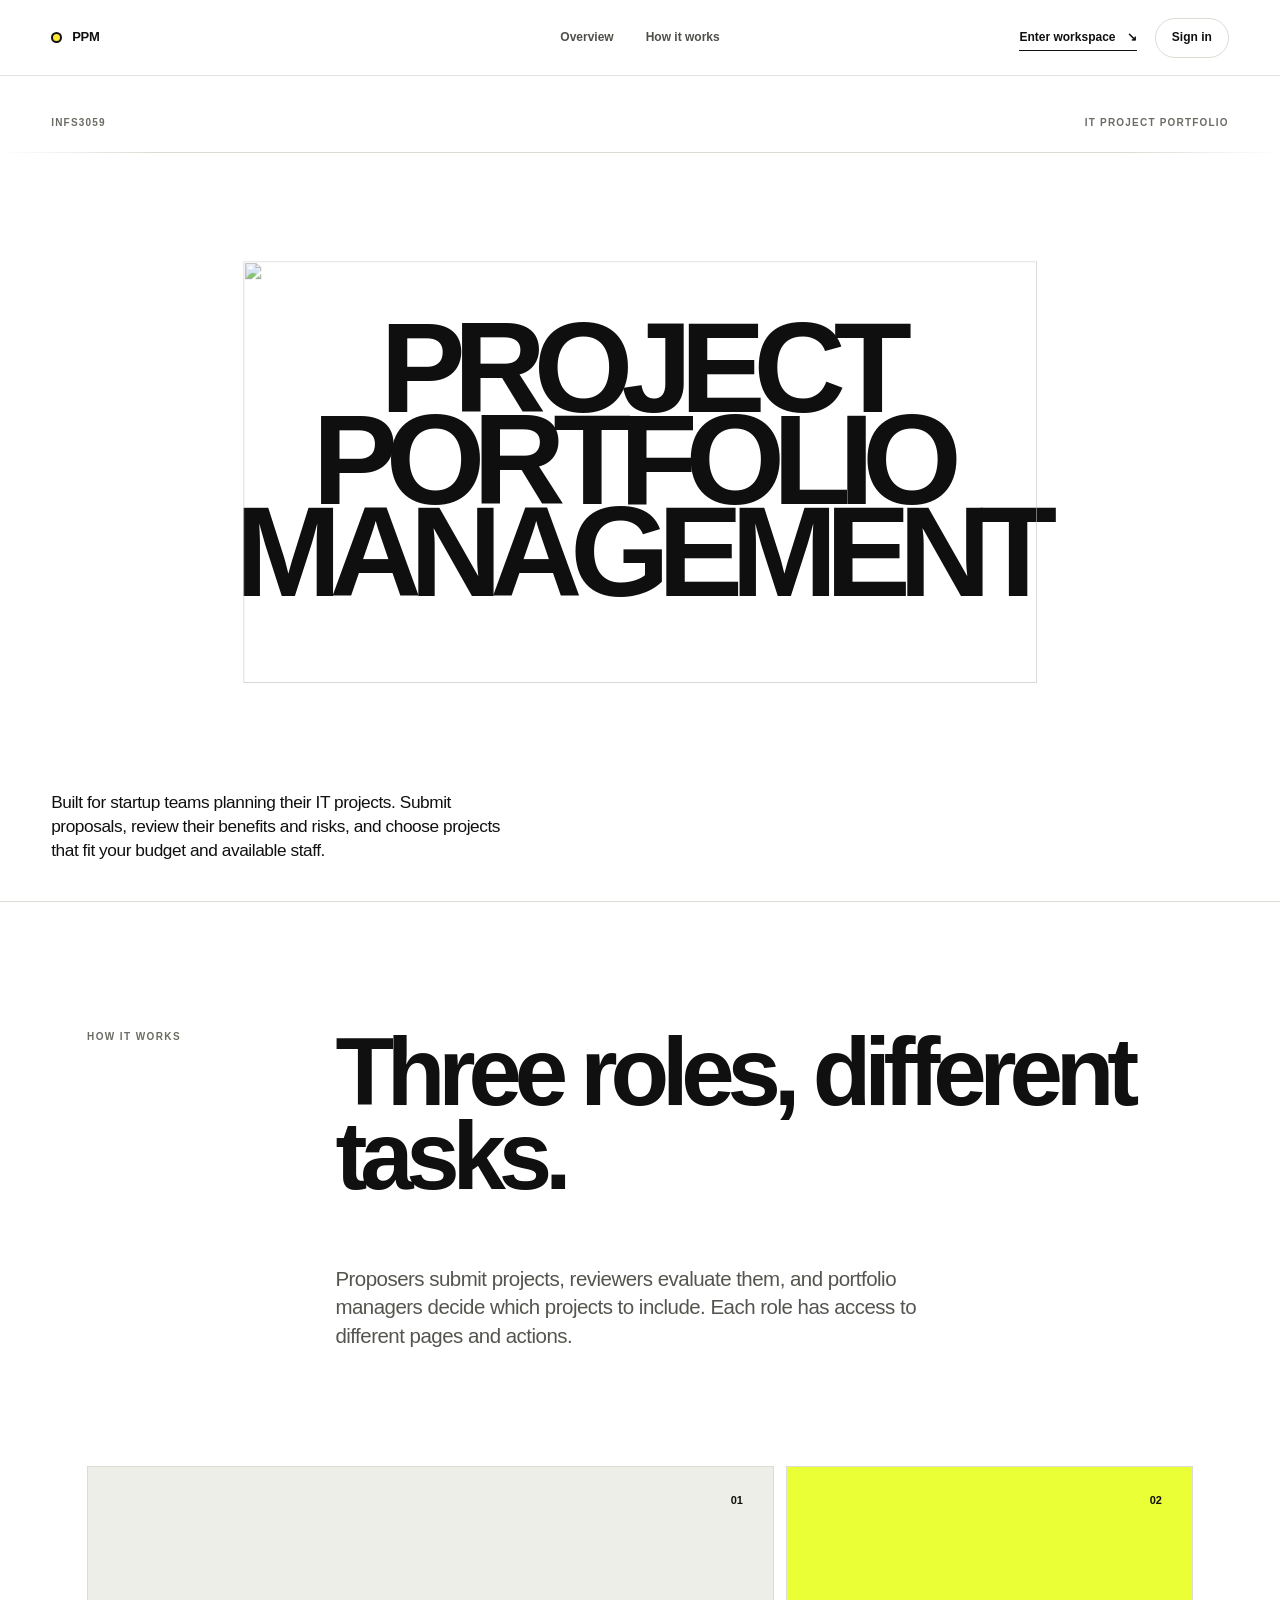
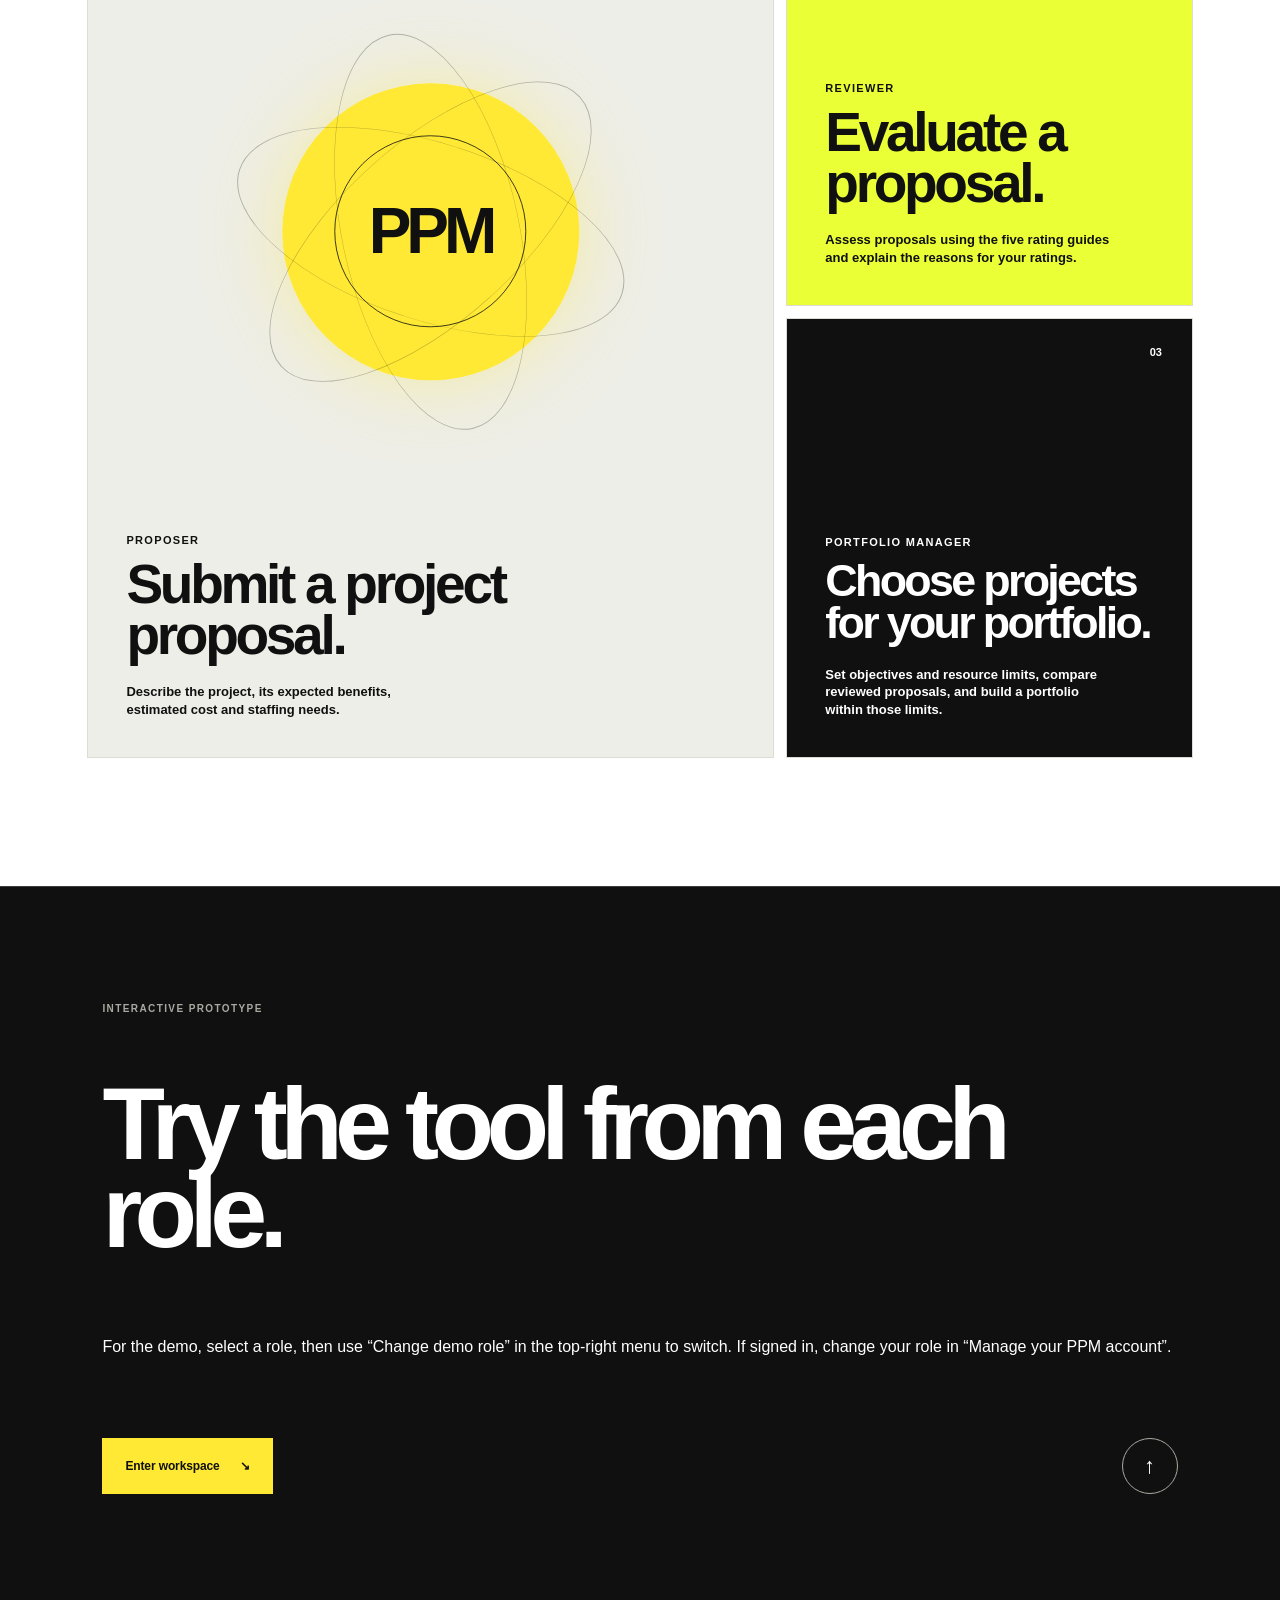
==== commit 9469ed0d: "Clarify homepage audience and role descriptions" ====
--- a/index.html
+++ b/index.html
@@ -15,7 +15,7 @@
     <meta name="twitter:image" content="public/og.png" />
     <title>PPM — Project Portfolio Management</title>
     <link rel="icon" href="public/favicon.svg" />
-    <link rel="stylesheet" href="app/globals.css?v=20261019-draggable-assistant-v1" />
+    <link rel="stylesheet" href="app/globals.css?v=20261020-context-help-v1" />
   </head>
   <body class="intro-document">
     <main id="app">
@@ -30,7 +30,7 @@
             <a href="#approach">How it works</a>
           </nav>
           <div class="header-actions">
-            <a class="header-cta" data-enter-workplace href="./role-select.html?v=20261012-demo-mvp-v1">The workplace <span aria-hidden="true">↘</span></a>
+            <a class="header-cta" data-enter-workplace href="./role-select.html?v=20261012-demo-mvp-v1">Enter workspace <span aria-hidden="true">↘</span></a>
             <div class="auth-slot" id="auth-slot"></div>
           </div>
         </header>
@@ -55,8 +55,7 @@
 
           <div class="hero-bottom reveal reveal--copy">
             <p>
-              Bring proposals, reviewer evidence, project comparisons, and portfolio constraints
-              into one human-led decision process.
+              Built for startup teams planning their IT projects. Submit proposals, review their benefits and risks, and choose projects that fit your budget and available staff.
             </p>
           </div>
         </section>
@@ -64,10 +63,9 @@
         <section class="story-section" id="approach" aria-labelledby="approach-title">
           <div class="story-intro reveal">
             <p class="section-kicker">How it works</p>
-            <h2 id="approach-title">One clear flow from proposal to portfolio.</h2>
+            <h2 id="approach-title">Three roles, different tasks.</h2>
             <p class="story-copy">
-              Set the investment context, evaluate each proposal using the same five criteria,
-              then compare candidate portfolios before a person records the final decision.
+              Proposers submit projects, reviewers evaluate them, and portfolio managers decide which projects to include. Each role has access to different pages and actions.
             </p>
           </div>
 
@@ -76,23 +74,25 @@
               <span class="card-index">01</span>
               <div class="orbit-mark" aria-hidden="true"><i></i><i></i><i></i></div>
               <div class="reveal">
-                <p>Investment context</p>
-                <h3>Start with objectives, budget, and staff capacity.</h3>
+                <p>PROPOSER</p>
+                <h3>Submit a project proposal.</h3>
+                <small>Describe the project, its expected benefits, estimated cost and staffing needs.</small>
               </div>
             </article>
             <article class="principle-card principle-card--acid">
               <span class="card-index">02</span>
               <div class="reveal">
-                <p>Structured evaluation</p>
-                <h3>Review every proposal against five shared criteria.</h3>
-                <small>Keep the rating and reviewer rationale together so the evidence stays visible.</small>
+                <p>REVIEWER</p>
+                <h3>Evaluate a proposal.</h3>
+                <small>Assess proposals using the five rating guides and explain the reasons for your ratings.</small>
               </div>
             </article>
             <article class="principle-card principle-card--dark">
               <span class="card-index">03</span>
               <div class="reveal">
-                <p>Portfolio decision</p>
-                <h3>Compare trade-offs, check constraints, then decide.</h3>
+                <p>PORTFOLIO MANAGER</p>
+                <h3>Choose projects for your portfolio.</h3>
+                <small>Set objectives and resource limits, compare reviewed proposals, and build a portfolio within those limits.</small>
               </div>
             </article>
           </div>
@@ -100,9 +100,10 @@
 
         <section class="intro-cta reveal" aria-labelledby="intro-cta-title">
           <p class="section-kicker">Interactive prototype</p>
-          <h2 id="intro-cta-title">Explore the complete portfolio workflow.</h2>
+          <h2 id="intro-cta-title">Try the tool from each role.</h2>
+          <p>For the demo, select a role, then use “Change demo role” in the top-right menu to switch. If signed in, change your role in “Manage your PPM account”.</p>
           <div class="intro-cta-actions">
-            <a class="intro-cta-button" data-enter-workplace href="./role-select.html?v=20261012-demo-mvp-v1">The workplace <span aria-hidden="true">↘</span></a>
+            <a class="intro-cta-button" data-enter-workplace href="./role-select.html?v=20261012-demo-mvp-v1">Enter workspace <span aria-hidden="true">↘</span></a>
             <a class="circle-link intro-back-to-top" href="#top" aria-label="Back to top" title="Back to top"><span aria-hidden="true">↑</span></a>
           </div>
         </section>
@@ -115,12 +116,12 @@
             <aside class="workspace-sidebar" aria-label="Portfolio workspace navigation">
               <a class="workspace-brand" href="./workplace.html?v=20261012-demo-mvp-v1" aria-label="PPM workspace home"><span class="workspace-brand-mark" aria-hidden="true"></span><span><strong>PPM</strong><small>Project Portfolio Management</small></span></a>
               <nav class="workspace-nav" aria-label="Portfolio workspace">
-                <p class="workspace-nav-group-label">Planning</p>
+                <p class="workspace-nav-group-label">Planning &amp; Proposal</p>
                 <button type="button" data-workspace-view-button="organisation" data-context-help-title="Investment Context" data-context-help-text="Set this planning cycle's dates, objectives, budget, and available staff capacity. These limits are used to check candidate portfolios later."><span data-screen-number>01</span>Investment Context</button>
                 <button type="button" data-workspace-view-button="proposer" data-context-help-title="Project Proposal" data-context-help-text="Submit project evidence for a reviewer: choose an objective, explain expected benefits, estimate cost and staff, and note the timeline and risks."><span data-screen-number>02</span>Propose Project</button>
+                <p class="workspace-nav-group-label">Assessment &amp; Analysis</p>
                 <button type="button" data-workspace-view-button="reviewer" data-context-help-title="Project Evaluation" data-context-help-text="Assess the proposal evidence using five separate criterion ratings and a short rationale for each one."><span data-screen-number>03</span>Project Evaluation</button>
                 <button type="button" data-workspace-view-button="manager" data-context-help-title="Project Overview" data-context-help-text="Find and inspect proposals, then choose evaluated projects for temporary comparison. Shortlisting is a separate step."><span data-screen-number>04</span>Project Overview</button>
-                <p class="workspace-nav-group-label">Project Analysis</p>
                 <button type="button" data-workspace-view-button="comparison" data-context-help-title="Comparison" data-context-help-text="Compare one project's radar profile or overlay two to four projects. Read the criterion ratings and reviewer evidence; no total score or winner is calculated."><span data-screen-number>05</span>Comparison</button>
                 <button type="button" data-workspace-view-button="shortlist" data-context-help-title="Shortlist" data-context-help-text="Keep projects you want to investigate further. Shortlisting is not a final decision."><span data-screen-number>06</span>Shortlist</button>
                 <p class="workspace-nav-group-label">Portfolio Selection</p>
@@ -142,7 +143,7 @@
           </aside>
 
           <section class="workspace-view setup-view" data-workspace-view="organisation" data-context-help-title="Investment Context" data-context-help-text="Set the planning cycle, objectives, total budget, and available staff capacity. These values provide the limits and direction used later when reviewing candidate portfolios." hidden aria-labelledby="organisation-title">
-            <div class="view-heading investment-context-heading"><div><p class="section-kicker">Investment Context</p><h3 id="organisation-title">Set the context for this portfolio cycle.</h3></div><button type="button" class="context-help-launch" data-context-help-toggle aria-pressed="false" aria-label="Choose an Investment Context area for help" title="Choose an area to get help">i</button></div>
+            <div class="view-heading investment-context-heading"><div><p class="section-kicker">Investment Context</p><h3 id="organisation-title">Set the context for this portfolio cycle.</h3></div><button type="button" class="context-help-launch" data-context-help-toggle aria-pressed="false" aria-label="Choose an Investment Context area for help" title="Select an area to ask about">i</button></div>
             <form id="organisation-form" class="setup-form investment-context-form">
               <div class="investment-context-grid">
                 <section class="context-card context-card--planning" data-context-help-title="Planning Period" data-context-help-text="Name the portfolio cycle and set the dates and business unit it covers. The planning horizon describes the longer period the organisation is planning across." aria-labelledby="context-planning-title">
@@ -183,7 +184,7 @@
           </section>
 
           <section class="workspace-view proposer-view" data-workspace-view="proposer" data-context-help-title="Project Proposal" data-context-help-text="Submit the evidence a reviewer needs to understand the project, its objective, expected benefits, estimated cost and staff, timeline, and key risks. The proposal is not scored or approved on this screen." hidden aria-labelledby="proposer-title">
-            <div class="view-heading view-heading--with-help"><div><p class="section-kicker">Proposal entry</p><h3 id="proposer-title">Give reviewers the information they need.</h3></div><button type="button" class="context-help-launch" data-context-help-toggle aria-pressed="false" aria-label="Choose a proposal area for help" title="Choose an area to get help">i</button></div>
+            <div class="view-heading view-heading--with-help"><div><p class="section-kicker">Proposal entry</p><h3 id="proposer-title">Give reviewers the information they need.</h3></div><button type="button" class="context-help-launch" data-context-help-toggle aria-pressed="false" aria-label="Choose a proposal area for help" title="Select an area to ask about">i</button></div>
             <form id="proposal-form" class="proposal-form">
               <div class="proposal-form-grid">
                 <label data-context-help-title="Project Name" data-context-help-text="Use a short, distinct name so reviewers and managers can identify this proposal in lists and comparisons.">Project name<input name="title" maxlength="100" required /></label>
@@ -201,7 +202,7 @@
           </section>
 
           <section class="workspace-view reviewer-view" data-workspace-view="reviewer" data-context-help-title="Project Evaluation" data-context-help-text="Open a proposal and assess the five criteria separately using the scoring guide. Record evidence-based rationale for each rating. The system does not calculate a single total score or make an approval decision." hidden aria-labelledby="reviewer-title">
-            <div class="view-heading view-heading--split"><div><p class="section-kicker">Reviewer queue</p><h3 id="reviewer-title">Assess evidence, not a single total.</h3></div><button type="button" class="context-help-launch" data-context-help-toggle aria-pressed="false" aria-label="Choose a Project Evaluation area for help" title="Choose an area to get help">i</button></div>
+            <div class="view-heading view-heading--split"><div><p class="section-kicker">Reviewer queue</p><h3 id="reviewer-title">Assess evidence, not a single total.</h3></div><button type="button" class="context-help-launch" data-context-help-toggle aria-pressed="false" aria-label="Choose a Project Evaluation area for help" title="Select an area to ask about">i</button></div>
             <div class="review-queue" id="review-queue" data-context-help-title="Reviewer Queue" data-context-help-text="Open a submitted project to inspect its proposal evidence. Give each of the five criteria a 1–5 rating and explain the rating with a short rationale. A project is ready for comparison when all five ratings and reasons are saved." aria-live="polite"></div>
           </section>
 
@@ -221,7 +222,7 @@
           </section>
 
           <section class="workspace-view manager-view" data-workspace-view="manager" data-context-help-title="Project Overview" data-context-help-text="Use this screen to find projects, inspect reviewer evidence, and select evaluated projects for a temporary radar comparison. Shortlisting is separate: it retains projects for a candidate portfolio but is not an approval." hidden aria-labelledby="portfolio-manager-title">
-            <div class="view-heading view-heading--split overview-view-heading"><div><p class="section-kicker">Project Overview</p><h3 id="portfolio-manager-title">Review the current proposal pipeline.</h3></div><div class="overview-heading-tools"><button type="button" class="context-help-launch" data-context-help-toggle aria-pressed="false" aria-label="Choose a Project Overview area for help" title="Choose an area to get help">i</button><div class="overview-view-actions"><button type="button" class="solid-button" data-open-comparison>Open Comparison</button><button type="button" class="outline-button" data-open-insights>View Criterion Insights</button></div></div></div>
+            <div class="view-heading view-heading--split overview-view-heading"><div><p class="section-kicker">Project Overview</p><h3 id="portfolio-manager-title">Review the current proposal pipeline.</h3></div><div class="overview-heading-tools"><button type="button" class="context-help-launch" data-context-help-toggle aria-pressed="false" aria-label="Choose a Project Overview area for help" title="Select an area to ask about">i</button><div class="overview-view-actions"><button type="button" class="solid-button" data-open-comparison>Open Comparison</button><button type="button" class="outline-button" data-open-insights>View Criterion Insights</button></div></div></div>
             <div class="workflow-strip" aria-label="Portfolio review workflow">
               <span class="is-current"><b data-workflow-step-for="manager">02</b> Project Overview</span>
               <span><b data-workflow-step-for="comparison">03</b> Comparison</span>
@@ -265,13 +266,13 @@
               </section>
 
               <aside class="scenario-panel" aria-labelledby="scenario-title">
-                <section class="evaluation-readiness" data-context-help-title="Evaluation Readiness" data-context-help-text="This summary shows how many proposals are evaluated, under review, or awaiting assessment. Complete reviews before comparing proposals or building a portfolio." aria-labelledby="evaluation-readiness-title">
+                <section class="evaluation-readiness" data-context-help-title="Current review stages" data-context-help-text="This shows how many projects are evaluated, under review, or awaiting assessment. Use Evaluated to identify proposals ready for comparison; Submitted projects still need a reviewer, while Under review means an evaluation is in progress. A complete evaluation needs all five ratings and a rationale for each." aria-labelledby="evaluation-readiness-title">
                   <p class="section-kicker">Evaluation readiness</p>
                   <h3 id="evaluation-readiness-title">Current review stages</h3>
                   <div class="readiness-bar" aria-hidden="true"><i id="readiness-evaluated-bar"></i><i id="readiness-review-bar"></i><i id="readiness-submitted-bar"></i></div>
                   <dl><div><dt><i class="readiness-dot is-evaluated"></i>Evaluated</dt><dd id="readiness-evaluated">0</dd></div><div><dt><i class="readiness-dot is-review"></i>Under review</dt><dd id="readiness-review">0</dd></div><div><dt><i class="readiness-dot is-submitted"></i>Submitted</dt><dd id="readiness-submitted">0</dd></div></dl>
                 </section>
-                <div class="scenario-heading" data-context-help-title="Current Comparison" data-context-help-text="This is a temporary set for the radar profile and side-by-side comparison. Select evaluated projects in the list, then open Comparison. It is separate from the formal Shortlist and does not record an approval decision."><p class="section-kicker">Comparison selection</p><h3 id="scenario-title">Current comparison</h3></div>
+                <div class="scenario-heading" data-context-help-title="Current comparison" data-context-help-text="This is a temporary selection for a single-project radar profile or a side-by-side comparison. Select evaluated projects in the list, then open Comparison. It is separate from the formal Shortlist and does not record an approval decision."><p class="section-kicker">Comparison selection</p><h3 id="scenario-title">Current comparison</h3></div>
                 <div class="scenario-context"><span id="scenario-organisation">Organisation setup</span><button type="button" class="text-button" data-open-organisation>Change limits</button></div>
                 <div class="scenario-selection" id="scenario-selection"><p>Select one project for its radar profile, or up to four for a comparison.</p></div>
                 <div class="scenario-totals">
@@ -292,37 +293,37 @@
           </section>
 
           <section class="workspace-view shortlist-view" data-workspace-view="shortlist" data-context-help-title="Shortlist" data-context-help-text="Keep projects you want to investigate further after reviewing their evidence. This saved list is separate from the temporary comparison selection and is not a final decision." hidden aria-labelledby="shortlist-view-title">
-            <div class="view-heading view-heading--split"><div><p class="section-kicker">Formal candidate list</p><h3 id="shortlist-view-title">Shortlist projects after comparison.</h3></div><button type="button" class="context-help-launch" data-context-help-toggle aria-pressed="false" aria-label="Choose a Shortlist area for help" title="Choose an area to get help">i</button></div>
+            <div class="view-heading view-heading--split"><div><p class="section-kicker">Formal candidate list</p><h3 id="shortlist-view-title">Shortlist projects after comparison.</h3></div><button type="button" class="context-help-launch" data-context-help-toggle aria-pressed="false" aria-label="Choose a Shortlist area for help" title="Select an area to ask about">i</button></div>
             <div class="shortlist-workspace" id="shortlist-workspace" data-context-help-title="Shortlisted Projects" data-context-help-text="Review the projects retained for further consideration. You can remove a project from the Shortlist at any time. Additions here make projects available to candidate portfolio scenarios, but do not approve them." aria-live="polite"></div>
           </section>
 
           <section class="workspace-view comparison-view" data-workspace-view="comparison" data-context-help-title="Detailed Comparison" data-context-help-text="Review criterion profiles and recorded evidence side by side. The chart supports discussion only: it does not calculate a total or select a winner. Add suitable projects to the Shortlist separately." hidden aria-labelledby="comparison-view-title">
-            <div class="view-heading view-heading--split"><div><p class="section-kicker">Detailed comparison</p><h3 id="comparison-view-title">Compare the current project selection.</h3></div><button type="button" class="context-help-launch" data-context-help-toggle aria-pressed="false" aria-label="Choose a Comparison area for help" title="Choose an area to get help">i</button></div>
+            <div class="view-heading view-heading--split"><div><p class="section-kicker">Detailed comparison</p><h3 id="comparison-view-title">Compare the current project selection.</h3></div><button type="button" class="context-help-launch" data-context-help-toggle aria-pressed="false" aria-label="Choose a Comparison area for help" title="Select an area to ask about">i</button></div>
             <div class="comparison-workspace" id="comparison-workspace" aria-live="polite"></div>
           </section>
 
           <section class="workspace-view insights-view" data-workspace-view="insights" data-context-help-title="Criterion Insights" data-context-help-text="Select a project and inspect each criterion's rating alongside the reviewer rationale. Use this evidence to understand strengths and information gaps; there is no overall score." hidden aria-labelledby="insights-view-title">
-            <div class="view-heading view-heading--split"><div><p class="section-kicker">Criterion Insights</p><h3 id="insights-view-title">Review the evidence behind each rating.</h3></div><button type="button" class="context-help-launch" data-context-help-toggle aria-pressed="false" aria-label="Choose a Criterion Insights area for help" title="Choose an area to get help">i</button></div>
+            <div class="view-heading view-heading--split"><div><p class="section-kicker">Criterion Insights</p><h3 id="insights-view-title">Review the evidence behind each rating.</h3></div><button type="button" class="context-help-launch" data-context-help-toggle aria-pressed="false" aria-label="Choose a Criterion Insights area for help" title="Select an area to ask about">i</button></div>
             <div class="insights-workspace" id="insights-workspace" data-context-help-title="Criterion Evidence" data-context-help-text="Use the project selector to switch between evaluated proposals. Read each rating and its rationale separately; do not treat the radar shape as an overall score or recommendation." aria-live="polite"></div>
           </section>
 
-          <section class="workspace-view scenarios-view" data-workspace-view="scenarios" data-context-help-title="Build Candidate Portfolio" data-context-help-text="Choose shortlisted projects for a candidate scenario. Review the combined cost and staff demand against the organisation's available limits, then save the scenario for portfolio review. A scenario is not an approval." hidden aria-labelledby="scenarios-view-title">
-            <div class="view-heading view-heading--split"><div><p class="section-kicker">Portfolio selection</p><h3 id="scenarios-view-title">Build Candidate Portfolio</h3></div><button type="button" class="context-help-launch" data-context-help-toggle aria-pressed="false" aria-label="Choose a Candidate Portfolio area for help" title="Choose an area to get help">i</button></div>
-            <div class="scenario-workspace" id="scenario-workspace" data-context-help-title="Candidate Scenarios" data-context-help-text="Use the scenario tabs to work on a candidate combination. Add shortlisted projects to the active scenario, inspect its total cost and staff capacity, and save it when ready for review. Each project can appear in only one scenario." aria-live="polite"></div>
+          <section class="workspace-view scenarios-view" data-workspace-view="scenarios" data-context-help-title="Build Candidate Portfolio" data-context-help-text="Choose shortlisted projects for a candidate scenario. Review the combined cost and staff demand against the organisation's available limits, then save it for portfolio review. A scenario is not an approval." hidden aria-labelledby="scenarios-view-title">
+            <div class="view-heading view-heading--split"><div><p class="section-kicker">Portfolio selection</p><h3 id="scenarios-view-title">Build Candidate Portfolio</h3></div><button type="button" class="context-help-launch" data-context-help-toggle aria-pressed="false" aria-label="Choose a Candidate Portfolio area for help" title="Select an area to ask about">i</button></div>
+            <div class="scenario-workspace" id="scenario-workspace" data-context-help-title="Candidate Scenarios" data-context-help-text="Use the scenario tabs to work on a candidate combination. Add shortlisted projects to the active scenario, inspect its total cost and staff capacity, and save it when ready for review. The same shortlisted project can appear in multiple scenarios so you can compare different combinations." aria-live="polite"></div>
           </section>
 
           <section class="workspace-view decisions-view" data-workspace-view="decisions" data-context-help-title="Portfolio Decision" data-context-help-text="After reviewing a candidate portfolio, record a human decision and explain its rationale. Record follow-up actions for deferred or conditionally approved work. The system does not decide automatically." hidden aria-labelledby="decisions-view-title">
-            <div class="view-heading view-heading--split"><div><p class="section-kicker">Decision &amp; governance</p><h3 id="decisions-view-title">Portfolio Decision</h3></div><button type="button" class="context-help-launch" data-context-help-toggle aria-pressed="false" aria-label="Choose a Portfolio Decision area for help" title="Choose an area to get help">i</button></div>
+            <div class="view-heading view-heading--split"><div><p class="section-kicker">Decision &amp; governance</p><h3 id="decisions-view-title">Portfolio Decision</h3></div><button type="button" class="context-help-launch" data-context-help-toggle aria-pressed="false" aria-label="Choose a Portfolio Decision area for help" title="Select an area to ask about">i</button></div>
             <div class="decision-workspace" id="decision-workspace" data-context-help-title="Decision Record" data-context-help-text="Choose the scenario under consideration, record approve, defer, or reject, and provide a reason. Include any conditions or next steps so the organisation has a clear decision record." aria-live="polite"></div>
           </section>
 
           <section class="workspace-view reports-view" data-workspace-view="reports" data-context-help-title="Portfolio Review" data-context-help-text="Review the candidate scenario's projects, objective coverage, total cost, and staff demand. Check any constraint warnings and project evidence before recording a decision." hidden aria-labelledby="reports-view-title">
-            <div class="view-heading view-heading--split"><div><p class="section-kicker">Portfolio selection</p><h3 id="reports-view-title">Portfolio Review</h3></div><button type="button" class="context-help-launch" data-context-help-toggle aria-pressed="false" aria-label="Choose a Portfolio Review area for help" title="Choose an area to get help">i</button></div>
+            <div class="view-heading view-heading--split"><div><p class="section-kicker">Portfolio selection</p><h3 id="reports-view-title">Portfolio Review</h3></div><button type="button" class="context-help-launch" data-context-help-toggle aria-pressed="false" aria-label="Choose a Portfolio Review area for help" title="Select an area to ask about">i</button></div>
             <div class="report-workspace" id="report-workspace" data-context-help-title="Portfolio Review Summary" data-context-help-text="Select a saved scenario and review its projects, objective allocation, cost, and total FTE. Investigate any shortfall or evidence gap; being within limits alone does not approve the scenario." aria-live="polite"></div>
           </section>
             </div>
           </div>
-          <div class="context-help-selection-hint" id="context-help-selection-hint" role="status" hidden><span>Help selection is on. Click the part you want help with.</span><button type="button" data-context-help-cancel>Cancel</button></div>
+          <div class="context-help-selection-hint" id="context-help-selection-hint" role="status" hidden><span>Select the part you have a question about.</span><button type="button" data-context-help-cancel>Cancel</button></div>
           <aside class="context-help-popup" id="context-help-popup" role="dialog" aria-modal="false" aria-labelledby="context-help-popup-title" hidden>
             <header><div><p class="section-kicker">What to do here</p><h2 id="context-help-popup-title"></h2></div><button type="button" data-context-help-close aria-label="Close help">×</button></header>
             <p id="context-help-popup-copy"></p>
@@ -351,12 +352,12 @@
         <button class="icon-button" type="button" data-close-review aria-label="Close review">×</button>
       </div>
       <div class="review-form" data-context-help-title="Reviewer Evaluation" data-context-help-text="Assess the project evidence against each criterion separately. Choose a 1–5 rating, use the scoring guide when needed, and record a short rationale for each rating. Higher Risk Manageability means the risk is lower or easier to manage.">
-        <button type="button" class="context-help-launch evaluation-score-help" data-context-help-toggle aria-pressed="false" aria-label="Choose an evaluation area for help" title="Choose an area to get help">i</button>
+        <button type="button" class="context-help-launch evaluation-score-help" data-context-help-toggle aria-pressed="false" aria-label="Choose an evaluation area for help" title="Select an area to ask about">i</button>
         <div class="review-score-form" id="review-score-form" data-context-help-title="Five Criterion Ratings" data-context-help-text="Assess each criterion independently using its formal 1–5 guide. Add a short evidence-based rationale below each rating. All five ratings and rationales are needed before the evaluation is complete."></div>
         <p class="evaluation-locked-note" id="evaluation-locked-note" hidden></p>
         <label data-context-help-title="Overall Reviewer Note" data-context-help-text="Use this optional note for a general observation or information request that does not belong to one specific criterion. Criterion-specific rationale should remain with its rating.">Reviewer rationale<textarea id="review-notes" rows="6" placeholder="Explain the ratings, evidence, concerns, or information to request…"></textarea></label>
         <section class="evaluation-comments" id="evaluation-comments" data-context-help-title="Evaluation Comments" data-context-help-text="Add a follow-up comment to the completed evaluation. Comments discuss the recorded review; they do not alter the five criterion ratings." aria-labelledby="evaluation-comments-title" hidden>
-          <header><div><p class="section-kicker">Evaluation discussion</p><h3 id="evaluation-comments-title">Comments on this review</h3></div><button type="button" class="context-help-launch" data-context-help-toggle aria-pressed="false" aria-label="Choose an evaluation discussion area for help" title="Choose an area to get help">i</button></header>
+          <header><div><p class="section-kicker">Evaluation discussion</p><h3 id="evaluation-comments-title">Comments on this review</h3></div><button type="button" class="context-help-launch" data-context-help-toggle aria-pressed="false" aria-label="Choose an evaluation discussion area for help" title="Select an area to ask about">i</button></header>
           <div id="evaluation-comment-list" class="evaluation-comment-list" aria-live="polite"></div>
           <label>Add a comment<textarea id="evaluation-comment-input" rows="3" maxlength="600" placeholder="Add a note about this completed evaluation…"></textarea></label>
           <div class="evaluation-comment-actions"><button type="button" class="outline-button" id="add-evaluation-comment">Add comment</button><p class="save-message" id="evaluation-comment-message" role="status"></p></div>
@@ -365,7 +366,6 @@
         <p class="save-message" id="save-message" role="status"></p>
       </div>
     </dialog>
-
     <script src="api-config.js?v=20261004-api-v1"></script>
     <script src="auth-ui.js?v=20261019-remove-assistance-panels-v1"></script>
   </body>
--- a/app/globals.css
+++ b/app/globals.css
@@ -681,7 +681,7 @@
 .view-heading--with-help > div { min-width: 0; }
 .investment-context-heading { display: flex; align-items: flex-start; justify-content: space-between; gap: 18px; max-width: none; }
 .investment-context-heading > div { min-width: 0; }
-.context-help-launch { display: grid; flex: 0 0 21px; width: 21px; height: 21px; place-items: center; margin: 2px 0 0; border: 1px solid rgba(74,74,67,.4); border-radius: 50%; background: rgba(255,255,255,.72); color: #66665f; cursor: pointer; font: inherit; font-size: 11px; font-weight: 800; transition: transform 140ms ease, background 140ms ease, border-color 140ms ease, color 140ms ease; }
+.context-help-launch { display: grid; flex: 0 0 18px; width: 18px; height: 18px; place-items: center; margin: 2px 0 0; border: 1px solid rgba(74,74,67,.27); border-radius: 50%; background: rgba(255,255,255,.42); color: rgba(74,74,67,.62); cursor: pointer; font: inherit; font-size: 10px; font-weight: 800; transition: transform 140ms ease, background 140ms ease, border-color 140ms ease, color 140ms ease; }
 .context-help-launch:hover, .context-help-launch[aria-pressed="true"] { transform: scale(1.07); border-color: var(--ink); background: var(--yellow); color: var(--ink); }
 .context-help-launch:focus-visible { outline: 2px solid var(--ink); outline-offset: 3px; }
 .view-heading--split > p { margin-bottom: 4px; }
@@ -708,8 +708,8 @@
 .context-help-popup > p:not(.section-kicker) { margin: 12px 0 16px; color: #4f4f49; font-size: 12px; line-height: 1.55; }
 .context-help-popup header button { width: 28px; height: 28px; flex: 0 0 28px; border: 1px solid var(--line); color: var(--ink); text-decoration: none; font-size: 20px; line-height: 1; }
 .context-help-popup .context-help-another { min-height: 34px; border: 1px solid var(--ink); padding: 0 10px; font-size: 10px; text-decoration: none; }
-body.context-help-selecting [data-context-help-title] { cursor: help !important; }
-body.context-help-selecting [data-context-help-title].is-context-help-hover { outline: 2px solid var(--yellow); outline-offset: 2px; box-shadow: 0 0 0 4px rgba(244,255,69,.18); }
+body.context-help-selecting [data-context-help-title][data-context-help-text] { cursor: help !important; }
+body.context-help-selecting [data-context-help-title][data-context-help-text].is-context-help-hover { outline: 2px solid var(--yellow); outline-offset: 2px; box-shadow: 0 0 0 4px rgba(244,255,69,.18); }
 @media (max-width: 700px) { .context-help-selection-hint { left: 12px; right: 12px; width: auto; transform: none; justify-content: space-between; }.context-help-popup { right: 12px; bottom: 12px; } }
 .setup-form, .proposal-form { max-width: 1040px; }
 .setup-form > label, .proposal-form label { display: grid; gap: 8px; color: #42423d; font-size: 10px; font-weight: 800; letter-spacing: .06em; text-transform: uppercase; }
@@ -752,7 +752,7 @@
 .context-field-row { display: grid; grid-template-columns: repeat(2, minmax(0, 1fr)); gap: 12px; margin-top: 14px; }
 @container (max-width: 560px) { .context-field-row--dates { grid-template-columns: minmax(0, 1fr); } }
 .context-card--objectives { grid-column: 1 / -1; }
-.objective-input-list { display: grid; gap: 10px; }
+.objective-input-list { display: grid; max-height: 320px; gap: 10px; overflow-y: auto; overscroll-behavior: contain; padding-right: 8px; scrollbar-gutter: stable; }
 .objective-input-row { display: grid; grid-template-columns: minmax(0, 1fr) auto; align-items: end; gap: 10px; }
 .objective-input-row .text-button { min-height: 43px; padding-inline: 5px; }
 .objective-input-row .text-button:disabled { cursor: not-allowed; opacity: .35; }
@@ -1668,6 +1668,8 @@
 .ppm-assistant-message.is-user { align-self: end; border-color: #e2d34b; background: #fff9c2; }
 .ppm-assistant-message.is-assistant { align-self: start; }
 .ppm-assistant-source { display: block; margin-top: 5px; color: #77776f; font-size: 9px; line-height: 1.3; }
+.ppm-assistant-retry { margin-top: 7px; border: 0; border-bottom: 1px solid currentColor; background: transparent; color: #34342e; padding: 0 0 2px; font: inherit; font-size: 10px; font-weight: 700; cursor: pointer; }
+.ppm-assistant-retry:disabled { cursor: wait; opacity: .6; }
 .ppm-assistant-form { display: grid; grid-template-columns: minmax(0, 1fr) 38px; align-items: end; gap: 7px; border-top: 1px solid #e3e2db; padding: 10px 11px; }
 .ppm-assistant-form textarea { width: 100%; min-height: 38px; max-height: 94px; resize: vertical; border: 1px solid #c9c8be; border-radius: 0; padding: 9px 10px; color: var(--ink); font: inherit; font-size: 11px; line-height: 1.4; }
 .ppm-assistant-form > button { display: grid; width: 38px; height: 38px; place-items: center; border: 1px solid var(--ink); background: var(--yellow); color: var(--ink); cursor: pointer; }
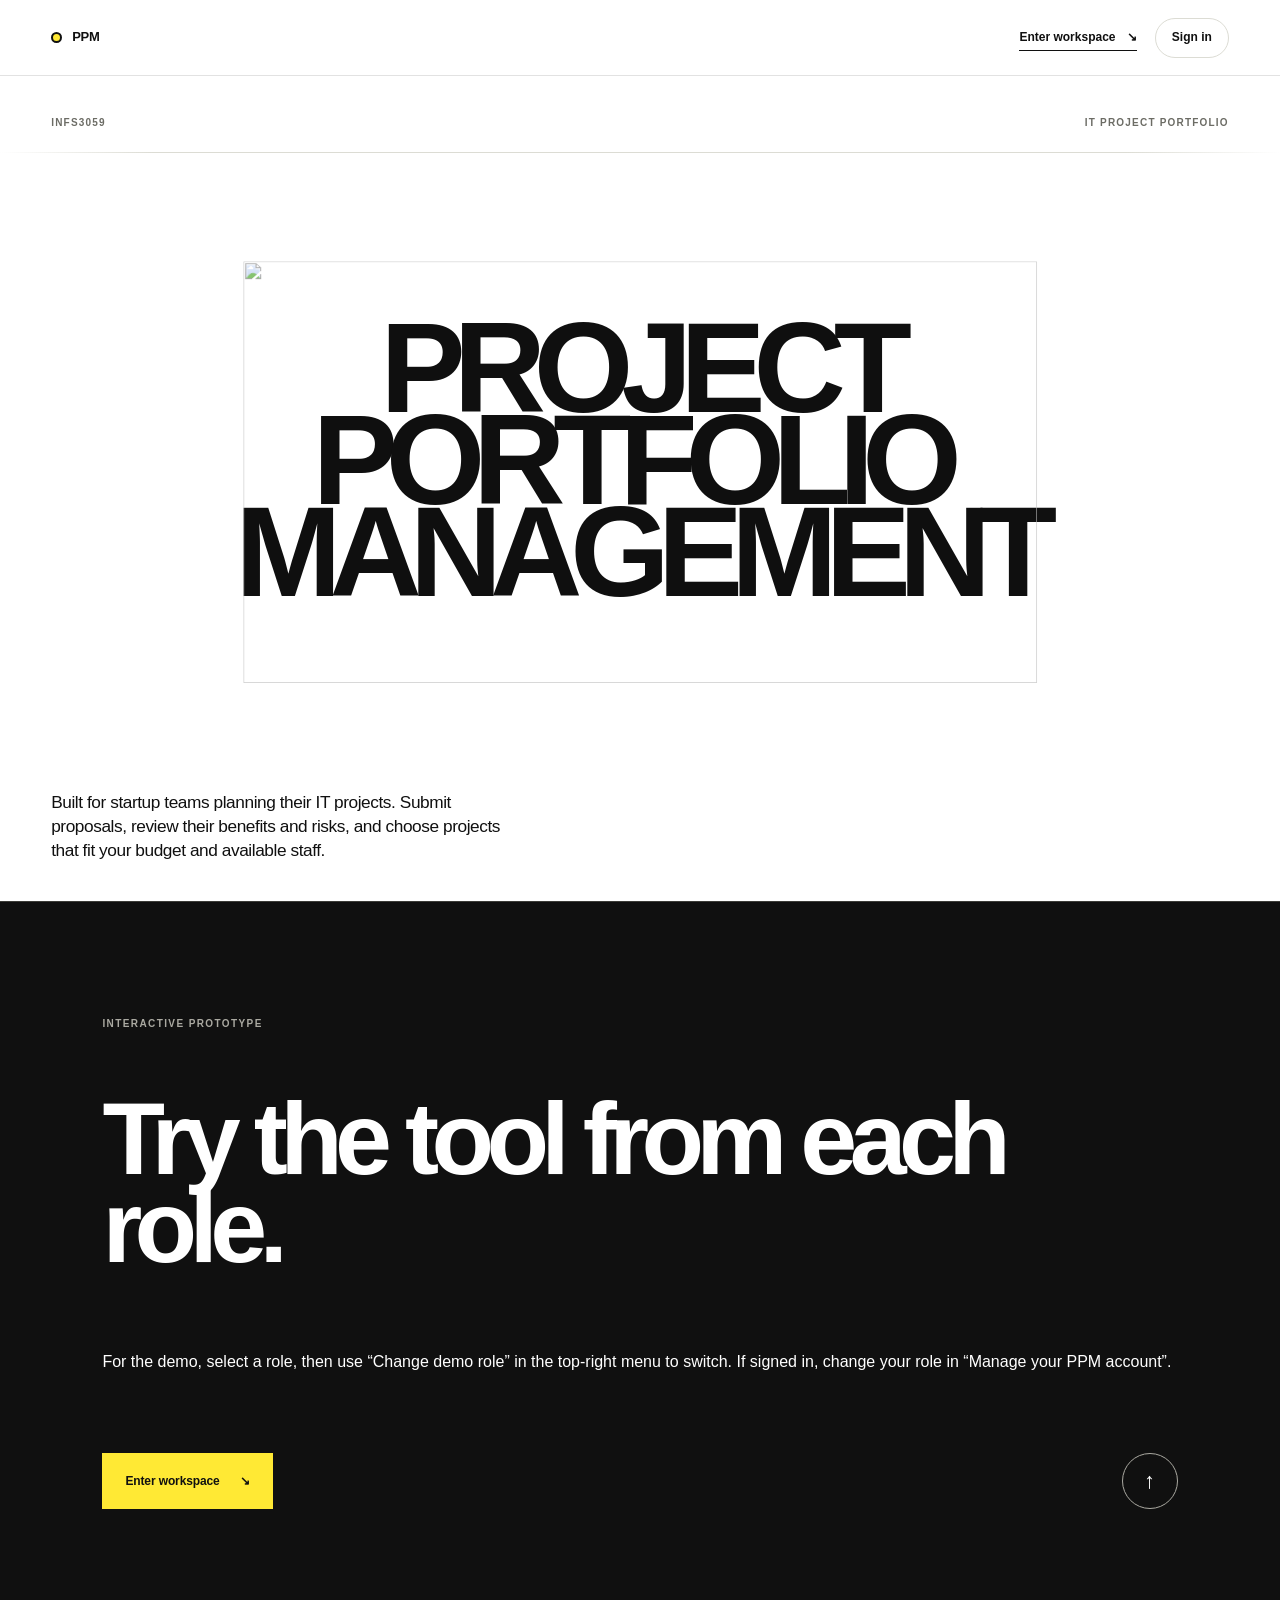
==== commit a9cccc72: "Add sign-in prompt to read-only demo inputs" ====
--- a/index.html
+++ b/index.html
@@ -15,7 +15,7 @@
     <meta name="twitter:image" content="public/og.png" />
     <title>PPM — Project Portfolio Management</title>
     <link rel="icon" href="public/favicon.svg" />
-    <link rel="stylesheet" href="app/globals.css?v=20261020-context-help-v1" />
+    <link rel="stylesheet" href="app/globals.css?v=20261021-demo-input-context-v1" />
   </head>
   <body class="intro-document">
     <main id="app">
@@ -25,10 +25,6 @@
             <span class="wordmark-dot" aria-hidden="true"></span>
             <span>PPM</span>
           </a>
-          <nav aria-label="Introduction navigation">
-            <a href="#top">Overview</a>
-            <a href="#approach">How it works</a>
-          </nav>
           <div class="header-actions">
             <a class="header-cta" data-enter-workplace href="./role-select.html?v=20261012-demo-mvp-v1">Enter workspace <span aria-hidden="true">↘</span></a>
             <div class="auth-slot" id="auth-slot"></div>
@@ -57,44 +53,6 @@
             <p>
               Built for startup teams planning their IT projects. Submit proposals, review their benefits and risks, and choose projects that fit your budget and available staff.
             </p>
-          </div>
-        </section>
-
-        <section class="story-section" id="approach" aria-labelledby="approach-title">
-          <div class="story-intro reveal">
-            <p class="section-kicker">How it works</p>
-            <h2 id="approach-title">Three roles, different tasks.</h2>
-            <p class="story-copy">
-              Proposers submit projects, reviewers evaluate them, and portfolio managers decide which projects to include. Each role has access to different pages and actions.
-            </p>
-          </div>
-
-          <div class="principle-grid reveal-group">
-            <article class="principle-card principle-card--wide">
-              <span class="card-index">01</span>
-              <div class="orbit-mark" aria-hidden="true"><i></i><i></i><i></i></div>
-              <div class="reveal">
-                <p>PROPOSER</p>
-                <h3>Submit a project proposal.</h3>
-                <small>Describe the project, its expected benefits, estimated cost and staffing needs.</small>
-              </div>
-            </article>
-            <article class="principle-card principle-card--acid">
-              <span class="card-index">02</span>
-              <div class="reveal">
-                <p>REVIEWER</p>
-                <h3>Evaluate a proposal.</h3>
-                <small>Assess proposals using the five rating guides and explain the reasons for your ratings.</small>
-              </div>
-            </article>
-            <article class="principle-card principle-card--dark">
-              <span class="card-index">03</span>
-              <div class="reveal">
-                <p>PORTFOLIO MANAGER</p>
-                <h3>Choose projects for your portfolio.</h3>
-                <small>Set objectives and resource limits, compare reviewed proposals, and build a portfolio within those limits.</small>
-              </div>
-            </article>
           </div>
         </section>
 
@@ -177,6 +135,11 @@
                   <div class="objective-input-list" id="objective-input-list"></div>
                   <button type="button" class="outline-button add-objective-button" id="add-objective">+ Add another objective</button>
                 </section>
+
+                <section class="context-card context-card--additional" data-context-help-title="Additional Information" data-context-help-text="Add optional background or assumptions for this planning cycle. This context does not replace the evidence that belongs in each project proposal." aria-labelledby="context-additional-title">
+                  <div class="context-card-heading"><span aria-hidden="true">05</span><div><h4 id="context-additional-title">Additional Information</h4><p>Optional notes for this planning cycle.</p></div></div>
+                  <label for="org-additional-info">Background, assumptions, or constraints<textarea id="org-additional-info" name="additionalInfo" rows="4" maxlength="2000" placeholder="Add any planning context that may help reviewers and portfolio managers."></textarea></label>
+                </section>
               </div>
 
               <div class="form-action-row"><button type="submit" class="solid-button">Save Investment Context</button><p id="organisation-message" class="save-message" role="status"></p></div>
--- a/app/globals.css
+++ b/app/globals.css
@@ -747,11 +747,13 @@
 .context-card-heading p { margin: 5px 0 0; color: var(--muted); font-size: 11px; line-height: 1.45; }
 .context-card label, .objective-input-row label { display: grid; min-width: 0; gap: 8px; color: #42423d; font-size: 10px; font-weight: 800; letter-spacing: .06em; text-transform: uppercase; }
 .context-card input { box-sizing: border-box; min-width: 0; min-inline-size: 0; max-width: 100%; width: 100%; border: 1px solid var(--ink); border-radius: 0; background: white; color: var(--ink); padding: 13px 14px; font: inherit; font-size: 14px; font-weight: 500; letter-spacing: -.02em; text-transform: none; }
+.context-card textarea { box-sizing: border-box; display: block; width: 100%; min-height: 110px; resize: vertical; border: 1px solid var(--ink); border-radius: 0; background: white; color: var(--ink); padding: 13px 14px; font: inherit; font-size: 14px; font-weight: 500; letter-spacing: -.02em; line-height: 1.45; text-transform: none; }
 .context-card input[type="date"] { padding-inline: 9px; font-size: 13px; }
-.context-card input:focus { outline: 3px solid rgba(244, 255, 69, .72); outline-offset: 1px; }
+.context-card input:focus, .context-card textarea:focus { outline: 3px solid rgba(244, 255, 69, .72); outline-offset: 1px; }
 .context-field-row { display: grid; grid-template-columns: repeat(2, minmax(0, 1fr)); gap: 12px; margin-top: 14px; }
 @container (max-width: 560px) { .context-field-row--dates { grid-template-columns: minmax(0, 1fr); } }
 .context-card--objectives { grid-column: 1 / -1; }
+.context-card--additional { grid-column: 1 / -1; }
 .objective-input-list { display: grid; max-height: 320px; gap: 10px; overflow-y: auto; overscroll-behavior: contain; padding-right: 8px; scrollbar-gutter: stable; }
 .objective-input-row { display: grid; grid-template-columns: minmax(0, 1fr) auto; align-items: end; gap: 10px; }
 .objective-input-row .text-button { min-height: 43px; padding-inline: 5px; }
@@ -886,7 +888,7 @@
   .pending-evaluation .solid-button { justify-self: start; }
   .portfolio-catalog-panel { border-right: 0; border-bottom: 1px solid var(--ink); }
   .investment-context-grid { grid-template-columns: repeat(2, minmax(0, 1fr)); }
-  .context-card--objectives { grid-column: 1 / -1; }
+  .context-card--objectives, .context-card--additional { grid-column: 1 / -1; }
 }
 @media (max-width: 700px) {
   .workspace-rolebar, .setup-view, .proposer-view, .reviewer-view, .test-view { padding: 18px; }
@@ -903,7 +905,7 @@
   .test-step-actions .outline-button, .test-mark-button { width: 100%; }
   .setup-form-grid, .proposal-form-grid, .review-queue { grid-template-columns: 1fr; }
   .investment-context-grid, .context-field-row { grid-template-columns: 1fr; }
-  .context-card--objectives { grid-column: auto; }
+  .context-card--objectives, .context-card--additional { grid-column: auto; }
   .context-card { padding: 17px; }
   .resource-capacity-row { grid-template-columns: minmax(0, 1fr) 88px auto; }
   .objective-input-row { grid-template-columns: 1fr; }
@@ -941,7 +943,16 @@
 .guest-demo-copy strong { font-size: 11px; line-height: 1.25; }
 .guest-demo-copy span { margin-top: 1px; color: #686861; font-size: 10px; line-height: 1.3; }
 .guest-demo button:disabled { cursor: not-allowed; opacity: .5; }
+.guest-demo #workspace input[readonly], .guest-demo #workspace textarea[readonly], .guest-demo #review-dialog input[readonly], .guest-demo #review-dialog textarea[readonly] { cursor: pointer; }
+.demo-login-notice { position: fixed; z-index: 1500; left: 20px; bottom: 20px; display: grid; grid-template-columns: minmax(0, 1fr) auto auto; align-items: center; gap: 16px; width: min(460px, calc(100vw - 40px)); border: 1px solid var(--ink); background: #fffef5; box-shadow: 0 12px 38px rgba(0,0,0,.18); padding: 16px 18px; color: var(--ink); }
+.demo-login-notice[hidden] { display: none; }
+.demo-login-notice strong { display: block; font-size: 12px; }
+.demo-login-notice p { margin: 4px 0 0; color: #686861; font-size: 11px; line-height: 1.4; }
+.demo-login-notice a { display: inline-flex; min-height: 36px; align-items: center; justify-content: center; background: var(--ink); padding: 0 13px; color: white; font-size: 11px; font-weight: 800; text-decoration: none; }
+.demo-login-notice a:hover, .demo-login-notice a:focus-visible { background: var(--yellow); color: var(--ink); }
+.demo-login-notice button { width: 28px; height: 28px; border: 0; background: transparent; color: var(--ink); cursor: pointer; font: inherit; font-size: 20px; line-height: 1; }
 @media (max-width: 600px) { .guest-demo-banner { gap: 8px; padding: 8px 14px; } .guest-demo-copy span { font-size: 10px; } }
+@media (max-width: 600px) { .demo-login-notice { left: 12px; bottom: 12px; gap: 10px; width: calc(100vw - 24px); padding: 13px; } }
 .workspace-nav-group-label { margin: 16px 8px 5px; color: #a4a49b; font-size: 8px; font-weight: 850; letter-spacing: .1em; line-height: 1.2; text-transform: uppercase; }
 .workspace-nav-group-label:first-child { margin-top: 4px; }
 .workspace-nav button, .workspace-setting { display: grid; grid-template-columns: 28px minmax(0, 1fr); min-height: 42px; align-items: center; width: 100%; border: 1px solid transparent; background: transparent; color: #e7e7de; padding: 0 8px; cursor: pointer; font: inherit; font-size: 10px; font-weight: 800; letter-spacing: -.01em; text-align: left; }
@@ -1349,6 +1360,7 @@
 .intro-site .site-header {
   position: relative;
   top: auto;
+  grid-template-columns: 1fr auto;
   background: white;
 }
 
@@ -1358,8 +1370,6 @@
   padding-top: 40px;
 }
 
-.intro-site .story-section { background: var(--paper); }
-.intro-site #approach { scroll-margin-top: 76px; }
 #workspace { scroll-margin-top: 0; }
 
 .hero-actions {
@@ -1711,7 +1721,6 @@
     min-height: calc(100svh - 64px);
     padding-top: 30px;
   }
-  .intro-site #approach { scroll-margin-top: 64px; }
   .hero-bottom { align-items: start; grid-template-columns: 1fr; }
   .hero-actions { justify-self: start; }
   .hero-try-button { min-height: 50px; }
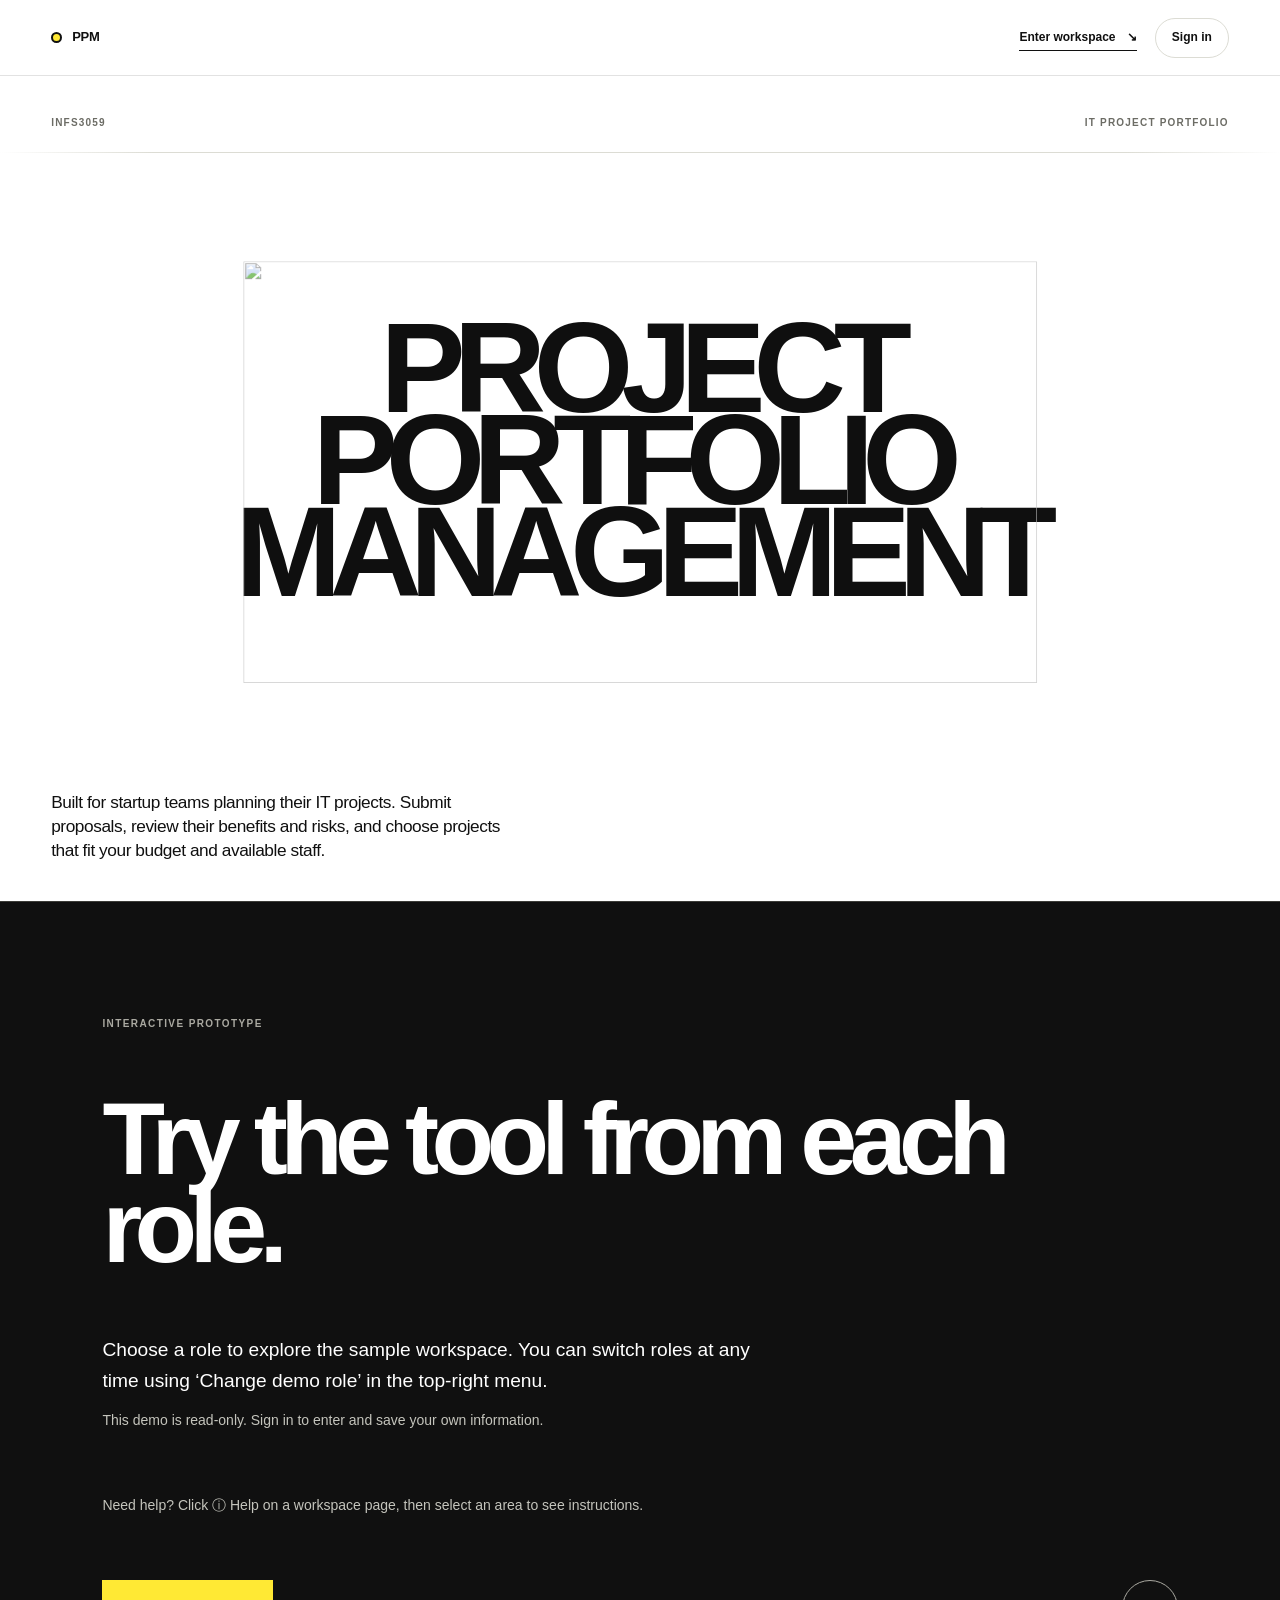
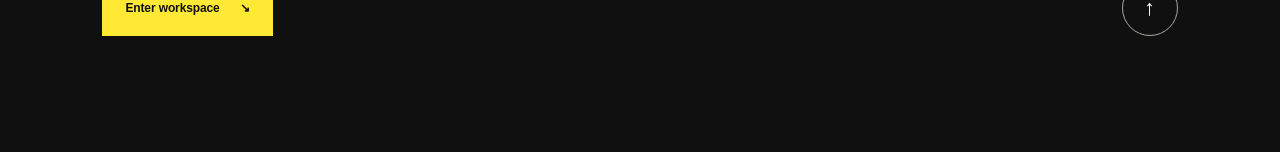
==== commit 73cc0142: "Clarify workspace instructions and improve contextual help" ====
--- a/index.html
+++ b/index.html
@@ -15,7 +15,7 @@
     <meta name="twitter:image" content="public/og.png" />
     <title>PPM — Project Portfolio Management</title>
     <link rel="icon" href="public/favicon.svg" />
-    <link rel="stylesheet" href="app/globals.css?v=20261021-demo-input-context-v1" />
+    <link rel="stylesheet" href="app/globals.css?v=20261023-intro-guidance-v1" />
   </head>
   <body class="intro-document">
     <main id="app">
@@ -59,7 +59,11 @@
         <section class="intro-cta reveal" aria-labelledby="intro-cta-title">
           <p class="section-kicker">Interactive prototype</p>
           <h2 id="intro-cta-title">Try the tool from each role.</h2>
-          <p>For the demo, select a role, then use “Change demo role” in the top-right menu to switch. If signed in, change your role in “Manage your PPM account”.</p>
+          <div class="intro-cta-guidance">
+            <p>Choose a role to explore the sample workspace. You can switch roles at any time using ‘Change demo role’ in the top-right menu.</p>
+            <p class="intro-cta-note">This demo is read-only. Sign in to enter and save your own information.</p>
+          </div>
+          <p class="intro-cta-note">Need help? Click ⓘ Help on a workspace page, then select an area to see instructions.</p>
           <div class="intro-cta-actions">
             <a class="intro-cta-button" data-enter-workplace href="./role-select.html?v=20261012-demo-mvp-v1">Enter workspace <span aria-hidden="true">↘</span></a>
             <a class="circle-link intro-back-to-top" href="#top" aria-label="Back to top" title="Back to top"><span aria-hidden="true">↑</span></a>
@@ -75,7 +79,7 @@
               <a class="workspace-brand" href="./workplace.html?v=20261012-demo-mvp-v1" aria-label="PPM workspace home"><span class="workspace-brand-mark" aria-hidden="true"></span><span><strong>PPM</strong><small>Project Portfolio Management</small></span></a>
               <nav class="workspace-nav" aria-label="Portfolio workspace">
                 <p class="workspace-nav-group-label">Planning &amp; Proposal</p>
-                <button type="button" data-workspace-view-button="organisation" data-context-help-title="Investment Context" data-context-help-text="Set this planning cycle's dates, objectives, budget, and available staff capacity. These limits are used to check candidate portfolios later."><span data-screen-number>01</span>Investment Context</button>
+                <button type="button" data-workspace-view-button="organisation" data-context-help-title="Portfolio Settings" data-context-help-text="Set this planning cycle's dates, objectives, budget, and available staff capacity. These limits are used to check candidate portfolios later."><span data-screen-number>01</span>Portfolio Settings</button>
                 <button type="button" data-workspace-view-button="proposer" data-context-help-title="Project Proposal" data-context-help-text="Submit project evidence for a reviewer: choose an objective, explain expected benefits, estimate cost and staff, and note the timeline and risks."><span data-screen-number>02</span>Propose Project</button>
                 <p class="workspace-nav-group-label">Assessment &amp; Analysis</p>
                 <button type="button" data-workspace-view-button="reviewer" data-context-help-title="Project Evaluation" data-context-help-text="Assess the proposal evidence using five separate criterion ratings and a short rationale for each one."><span data-screen-number>03</span>Project Evaluation</button>
@@ -90,7 +94,6 @@
               <div class="workspace-sidebar-bottom">
                 <div class="sidebar-account-summary" id="sidebar-account-summary" aria-live="polite"></div>
                 <a class="sidebar-utility sidebar-feedback" href="https://docs.google.com/forms/d/e/1FAIpQLSeM64wzt2rWLbbCJKo_Ew4T9kbo1X20HAUV_wHe5UvbMGi4NQ/viewform?usp=header" target="_blank" rel="noopener noreferrer" aria-label="Give Feedback (opens Google Form in a new tab)"><span class="sidebar-action-icon" aria-hidden="true"><svg viewBox="0 0 24 24" fill="none" stroke="currentColor" stroke-width="1.6" stroke-linecap="round" stroke-linejoin="round"><path d="M20 11.5a7.5 7.5 0 0 1-7.5 7.5H5l-3 3V11.5A7.5 7.5 0 0 1 9.5 4H16a4 4 0 0 1 4 4Z"/><path d="M7 10h8M7 14h5"/></svg></span><span class="sidebar-action-copy"><strong>Give Feedback</strong><small>Share your experience with this prototype</small></span><svg class="sidebar-action-arrow" viewBox="0 0 16 16" fill="none" stroke="currentColor" stroke-width="1.4" aria-hidden="true"><path d="M4 12 12 4M5 4h7v7"/></svg></a>
-                <button type="button" class="sidebar-utility test-launch" id="open-test-mode"><span class="sidebar-action-icon" aria-hidden="true"><svg viewBox="0 0 24 24" fill="none" stroke="currentColor" stroke-width="1.6" stroke-linecap="round" stroke-linejoin="round"><rect x="4" y="3" width="16" height="18" rx="2"/><path d="m8 11 2 2 5-5M8 17h8"/></svg></span><span class="sidebar-action-copy"><strong>Test MVP</strong><small>Try a temporary workspace</small></span><svg class="sidebar-action-arrow" viewBox="0 0 16 16" fill="none" stroke="currentColor" stroke-width="1.4" aria-hidden="true"><path d="m6 3 5 5-5 5"/></svg></button>
               </div>
             </aside>
             <div class="workspace-main">
@@ -100,8 +103,8 @@
             <div><button type="button" class="text-button" id="reset-test-data">Reset test data</button><a class="text-button" id="exit-test-mode" href="./workplace.html?v=20261012-demo-mvp-v1">Exit test mode</a></div>
           </aside>
 
-          <section class="workspace-view setup-view" data-workspace-view="organisation" data-context-help-title="Investment Context" data-context-help-text="Set the planning cycle, objectives, total budget, and available staff capacity. These values provide the limits and direction used later when reviewing candidate portfolios." hidden aria-labelledby="organisation-title">
-            <div class="view-heading investment-context-heading"><div><p class="section-kicker">Investment Context</p><h3 id="organisation-title">Set the context for this portfolio cycle.</h3></div><button type="button" class="context-help-launch" data-context-help-toggle aria-pressed="false" aria-label="Choose an Investment Context area for help" title="Select an area to ask about">i</button></div>
+          <section class="workspace-view setup-view" data-workspace-view="organisation" data-context-help-title="Portfolio Settings" data-context-help-text="Set the planning cycle, objectives, total budget, and available staff capacity. These values provide the limits and direction used later when reviewing candidate portfolios." hidden aria-labelledby="organisation-title">
+            <div class="view-heading investment-context-heading"><div><p class="section-kicker">Planning</p><h3 id="organisation-title">Portfolio Settings</h3><p>Set the planning period, budget, available staff and strategic objectives.</p></div><button type="button" class="context-help-launch" data-context-help-toggle aria-pressed="false" aria-label="Choose a Portfolio Settings area for help" title="Select an area to ask about">ⓘ Help</button></div>
             <form id="organisation-form" class="setup-form investment-context-form">
               <div class="investment-context-grid">
                 <section class="context-card context-card--planning" data-context-help-title="Planning Period" data-context-help-text="Name the portfolio cycle and set the dates and business unit it covers. The planning horizon describes the longer period the organisation is planning across." aria-labelledby="context-planning-title">
@@ -142,12 +145,12 @@
                 </section>
               </div>
 
-              <div class="form-action-row"><button type="submit" class="solid-button">Save Investment Context</button><p id="organisation-message" class="save-message" role="status"></p></div>
+              <div class="form-action-row"><button type="submit" class="solid-button">Save Portfolio Settings</button><p id="organisation-message" class="save-message" role="status"></p></div>
             </form>
           </section>
 
           <section class="workspace-view proposer-view" data-workspace-view="proposer" data-context-help-title="Project Proposal" data-context-help-text="Submit the evidence a reviewer needs to understand the project, its objective, expected benefits, estimated cost and staff, timeline, and key risks. The proposal is not scored or approved on this screen." hidden aria-labelledby="proposer-title">
-            <div class="view-heading view-heading--with-help"><div><p class="section-kicker">Proposal entry</p><h3 id="proposer-title">Give reviewers the information they need.</h3></div><button type="button" class="context-help-launch" data-context-help-toggle aria-pressed="false" aria-label="Choose a proposal area for help" title="Select an area to ask about">i</button></div>
+            <div class="view-heading view-heading--with-help"><div><p class="section-kicker">Proposal entry</p><h3 id="proposer-title">Give reviewers the information they need.</h3></div><button type="button" class="context-help-launch" data-context-help-toggle aria-pressed="false" aria-label="Choose a proposal area for help" title="Select an area to ask about">ⓘ Help</button></div>
             <form id="proposal-form" class="proposal-form">
               <div class="proposal-form-grid">
                 <label data-context-help-title="Project Name" data-context-help-text="Use a short, distinct name so reviewers and managers can identify this proposal in lists and comparisons.">Project name<input name="title" maxlength="100" required /></label>
@@ -165,7 +168,7 @@
           </section>
 
           <section class="workspace-view reviewer-view" data-workspace-view="reviewer" data-context-help-title="Project Evaluation" data-context-help-text="Open a proposal and assess the five criteria separately using the scoring guide. Record evidence-based rationale for each rating. The system does not calculate a single total score or make an approval decision." hidden aria-labelledby="reviewer-title">
-            <div class="view-heading view-heading--split"><div><p class="section-kicker">Reviewer queue</p><h3 id="reviewer-title">Assess evidence, not a single total.</h3></div><button type="button" class="context-help-launch" data-context-help-toggle aria-pressed="false" aria-label="Choose a Project Evaluation area for help" title="Select an area to ask about">i</button></div>
+            <div class="view-heading view-heading--split"><div><p class="section-kicker">Reviewer queue</p><h3 id="reviewer-title">Project Evaluation</h3><p>Select a project to review. Rate each of the five criteria using the scoring guides and explain your ratings.</p></div><button type="button" class="context-help-launch" data-context-help-toggle aria-pressed="false" aria-label="Choose a Project Evaluation area for help" title="Select an area to ask about">ⓘ Help</button></div>
             <div class="review-queue" id="review-queue" data-context-help-title="Reviewer Queue" data-context-help-text="Open a submitted project to inspect its proposal evidence. Give each of the five criteria a 1–5 rating and explain the rating with a short rationale. A project is ready for comparison when all five ratings and reasons are saved." aria-live="polite"></div>
           </section>
 
@@ -185,7 +188,7 @@
           </section>
 
           <section class="workspace-view manager-view" data-workspace-view="manager" data-context-help-title="Project Overview" data-context-help-text="Use this screen to find projects, inspect reviewer evidence, and select evaluated projects for a temporary radar comparison. Shortlisting is separate: it retains projects for a candidate portfolio but is not an approval." hidden aria-labelledby="portfolio-manager-title">
-            <div class="view-heading view-heading--split overview-view-heading"><div><p class="section-kicker">Project Overview</p><h3 id="portfolio-manager-title">Review the current proposal pipeline.</h3></div><div class="overview-heading-tools"><button type="button" class="context-help-launch" data-context-help-toggle aria-pressed="false" aria-label="Choose a Project Overview area for help" title="Select an area to ask about">i</button><div class="overview-view-actions"><button type="button" class="solid-button" data-open-comparison>Open Comparison</button><button type="button" class="outline-button" data-open-insights>View Criterion Insights</button></div></div></div>
+            <div class="view-heading view-heading--split overview-view-heading"><div><p class="section-kicker">Proposal pipeline</p><h3 id="portfolio-manager-title">Project Overview</h3><p>View proposals and evaluation results. Select evaluated projects for comparison.</p></div><div class="overview-heading-tools"><button type="button" class="context-help-launch" data-context-help-toggle aria-pressed="false" aria-label="Choose a Project Overview area for help" title="Select an area to ask about">ⓘ Help</button><div class="overview-view-actions"><button type="button" class="solid-button" data-open-comparison>Open Comparison</button><button type="button" class="outline-button" data-open-insights>View Criterion Insights</button></div></div></div>
             <div class="workflow-strip" aria-label="Portfolio review workflow">
               <span class="is-current"><b data-workflow-step-for="manager">02</b> Project Overview</span>
               <span><b data-workflow-step-for="comparison">03</b> Comparison</span>
@@ -256,32 +259,32 @@
           </section>
 
           <section class="workspace-view shortlist-view" data-workspace-view="shortlist" data-context-help-title="Shortlist" data-context-help-text="Keep projects you want to investigate further after reviewing their evidence. This saved list is separate from the temporary comparison selection and is not a final decision." hidden aria-labelledby="shortlist-view-title">
-            <div class="view-heading view-heading--split"><div><p class="section-kicker">Formal candidate list</p><h3 id="shortlist-view-title">Shortlist projects after comparison.</h3></div><button type="button" class="context-help-launch" data-context-help-toggle aria-pressed="false" aria-label="Choose a Shortlist area for help" title="Select an area to ask about">i</button></div>
+            <div class="view-heading view-heading--split"><div><p class="section-kicker">Formal candidate list</p><h3 id="shortlist-view-title">Shortlisted Projects</h3><p>Review projects saved after comparison and use them to build candidate portfolios.</p></div><button type="button" class="context-help-launch" data-context-help-toggle aria-pressed="false" aria-label="Choose a Shortlist area for help" title="Select an area to ask about">ⓘ Help</button></div>
             <div class="shortlist-workspace" id="shortlist-workspace" data-context-help-title="Shortlisted Projects" data-context-help-text="Review the projects retained for further consideration. You can remove a project from the Shortlist at any time. Additions here make projects available to candidate portfolio scenarios, but do not approve them." aria-live="polite"></div>
           </section>
 
           <section class="workspace-view comparison-view" data-workspace-view="comparison" data-context-help-title="Detailed Comparison" data-context-help-text="Review criterion profiles and recorded evidence side by side. The chart supports discussion only: it does not calculate a total or select a winner. Add suitable projects to the Shortlist separately." hidden aria-labelledby="comparison-view-title">
-            <div class="view-heading view-heading--split"><div><p class="section-kicker">Detailed comparison</p><h3 id="comparison-view-title">Compare the current project selection.</h3></div><button type="button" class="context-help-launch" data-context-help-toggle aria-pressed="false" aria-label="Choose a Comparison area for help" title="Select an area to ask about">i</button></div>
+            <div class="view-heading view-heading--split"><div><p class="section-kicker">Detailed comparison</p><h3 id="comparison-view-title">Compare Projects</h3><p>Compare evaluated projects across five criteria and review the reasons for each rating.</p></div><button type="button" class="context-help-launch" data-context-help-toggle aria-pressed="false" aria-label="Choose a Comparison area for help" title="Select an area to ask about">ⓘ Help</button></div>
             <div class="comparison-workspace" id="comparison-workspace" aria-live="polite"></div>
           </section>
 
           <section class="workspace-view insights-view" data-workspace-view="insights" data-context-help-title="Criterion Insights" data-context-help-text="Select a project and inspect each criterion's rating alongside the reviewer rationale. Use this evidence to understand strengths and information gaps; there is no overall score." hidden aria-labelledby="insights-view-title">
-            <div class="view-heading view-heading--split"><div><p class="section-kicker">Criterion Insights</p><h3 id="insights-view-title">Review the evidence behind each rating.</h3></div><button type="button" class="context-help-launch" data-context-help-toggle aria-pressed="false" aria-label="Choose a Criterion Insights area for help" title="Select an area to ask about">i</button></div>
+            <div class="view-heading view-heading--split"><div><p class="section-kicker">Criterion Insights</p><h3 id="insights-view-title">Review the evidence behind each rating.</h3></div><button type="button" class="context-help-launch" data-context-help-toggle aria-pressed="false" aria-label="Choose a Criterion Insights area for help" title="Select an area to ask about">ⓘ Help</button></div>
             <div class="insights-workspace" id="insights-workspace" data-context-help-title="Criterion Evidence" data-context-help-text="Use the project selector to switch between evaluated proposals. Read each rating and its rationale separately; do not treat the radar shape as an overall score or recommendation." aria-live="polite"></div>
           </section>
 
           <section class="workspace-view scenarios-view" data-workspace-view="scenarios" data-context-help-title="Build Candidate Portfolio" data-context-help-text="Choose shortlisted projects for a candidate scenario. Review the combined cost and staff demand against the organisation's available limits, then save it for portfolio review. A scenario is not an approval." hidden aria-labelledby="scenarios-view-title">
-            <div class="view-heading view-heading--split"><div><p class="section-kicker">Portfolio selection</p><h3 id="scenarios-view-title">Build Candidate Portfolio</h3></div><button type="button" class="context-help-launch" data-context-help-toggle aria-pressed="false" aria-label="Choose a Candidate Portfolio area for help" title="Select an area to ask about">i</button></div>
+            <div class="view-heading view-heading--split"><div><p class="section-kicker">Portfolio selection</p><h3 id="scenarios-view-title">Build a Candidate Portfolio</h3><p>Add shortlisted projects to a scenario and check its total cost and staffing needs against your limits.</p></div><button type="button" class="context-help-launch" data-context-help-toggle aria-pressed="false" aria-label="Choose a Candidate Portfolio area for help" title="Select an area to ask about">ⓘ Help</button></div>
             <div class="scenario-workspace" id="scenario-workspace" data-context-help-title="Candidate Scenarios" data-context-help-text="Use the scenario tabs to work on a candidate combination. Add shortlisted projects to the active scenario, inspect its total cost and staff capacity, and save it when ready for review. The same shortlisted project can appear in multiple scenarios so you can compare different combinations." aria-live="polite"></div>
           </section>
 
           <section class="workspace-view decisions-view" data-workspace-view="decisions" data-context-help-title="Portfolio Decision" data-context-help-text="After reviewing a candidate portfolio, record a human decision and explain its rationale. Record follow-up actions for deferred or conditionally approved work. The system does not decide automatically." hidden aria-labelledby="decisions-view-title">
-            <div class="view-heading view-heading--split"><div><p class="section-kicker">Decision &amp; governance</p><h3 id="decisions-view-title">Portfolio Decision</h3></div><button type="button" class="context-help-launch" data-context-help-toggle aria-pressed="false" aria-label="Choose a Portfolio Decision area for help" title="Select an area to ask about">i</button></div>
+            <div class="view-heading view-heading--split"><div><p class="section-kicker">Decision &amp; governance</p><h3 id="decisions-view-title">Portfolio Decision</h3><p>Approve, defer or reject the selected scenario. Explain your decision and add any follow-up actions.</p></div><button type="button" class="context-help-launch" data-context-help-toggle aria-pressed="false" aria-label="Choose a Portfolio Decision area for help" title="Select an area to ask about">ⓘ Help</button></div>
             <div class="decision-workspace" id="decision-workspace" data-context-help-title="Decision Record" data-context-help-text="Choose the scenario under consideration, record approve, defer, or reject, and provide a reason. Include any conditions or next steps so the organisation has a clear decision record." aria-live="polite"></div>
           </section>
 
           <section class="workspace-view reports-view" data-workspace-view="reports" data-context-help-title="Portfolio Review" data-context-help-text="Review the candidate scenario's projects, objective coverage, total cost, and staff demand. Check any constraint warnings and project evidence before recording a decision." hidden aria-labelledby="reports-view-title">
-            <div class="view-heading view-heading--split"><div><p class="section-kicker">Portfolio selection</p><h3 id="reports-view-title">Portfolio Review</h3></div><button type="button" class="context-help-launch" data-context-help-toggle aria-pressed="false" aria-label="Choose a Portfolio Review area for help" title="Select an area to ask about">i</button></div>
+            <div class="view-heading view-heading--split"><div><p class="section-kicker">Portfolio selection</p><h3 id="reports-view-title">Portfolio Review</h3><p>Review the selected scenario’s projects, strategic objectives, budget and staffing before recording a decision.</p></div><button type="button" class="context-help-launch" data-context-help-toggle aria-pressed="false" aria-label="Choose a Portfolio Review area for help" title="Select an area to ask about">ⓘ Help</button></div>
             <div class="report-workspace" id="report-workspace" data-context-help-title="Portfolio Review Summary" data-context-help-text="Select a saved scenario and review its projects, objective allocation, cost, and total FTE. Investigate any shortfall or evidence gap; being within limits alone does not approve the scenario." aria-live="polite"></div>
           </section>
             </div>
@@ -315,12 +318,12 @@
         <button class="icon-button" type="button" data-close-review aria-label="Close review">×</button>
       </div>
       <div class="review-form" data-context-help-title="Reviewer Evaluation" data-context-help-text="Assess the project evidence against each criterion separately. Choose a 1–5 rating, use the scoring guide when needed, and record a short rationale for each rating. Higher Risk Manageability means the risk is lower or easier to manage.">
-        <button type="button" class="context-help-launch evaluation-score-help" data-context-help-toggle aria-pressed="false" aria-label="Choose an evaluation area for help" title="Select an area to ask about">i</button>
+        <button type="button" class="context-help-launch evaluation-score-help" data-context-help-toggle aria-pressed="false" aria-label="Choose an evaluation area for help" title="Select an area to ask about">ⓘ Help</button>
         <div class="review-score-form" id="review-score-form" data-context-help-title="Five Criterion Ratings" data-context-help-text="Assess each criterion independently using its formal 1–5 guide. Add a short evidence-based rationale below each rating. All five ratings and rationales are needed before the evaluation is complete."></div>
         <p class="evaluation-locked-note" id="evaluation-locked-note" hidden></p>
         <label data-context-help-title="Overall Reviewer Note" data-context-help-text="Use this optional note for a general observation or information request that does not belong to one specific criterion. Criterion-specific rationale should remain with its rating.">Reviewer rationale<textarea id="review-notes" rows="6" placeholder="Explain the ratings, evidence, concerns, or information to request…"></textarea></label>
         <section class="evaluation-comments" id="evaluation-comments" data-context-help-title="Evaluation Comments" data-context-help-text="Add a follow-up comment to the completed evaluation. Comments discuss the recorded review; they do not alter the five criterion ratings." aria-labelledby="evaluation-comments-title" hidden>
-          <header><div><p class="section-kicker">Evaluation discussion</p><h3 id="evaluation-comments-title">Comments on this review</h3></div><button type="button" class="context-help-launch" data-context-help-toggle aria-pressed="false" aria-label="Choose an evaluation discussion area for help" title="Select an area to ask about">i</button></header>
+          <header><div><p class="section-kicker">Evaluation discussion</p><h3 id="evaluation-comments-title">Comments on this review</h3></div><button type="button" class="context-help-launch" data-context-help-toggle aria-pressed="false" aria-label="Choose an evaluation discussion area for help" title="Select an area to ask about">ⓘ Help</button></header>
           <div id="evaluation-comment-list" class="evaluation-comment-list" aria-live="polite"></div>
           <label>Add a comment<textarea id="evaluation-comment-input" rows="3" maxlength="600" placeholder="Add a note about this completed evaluation…"></textarea></label>
           <div class="evaluation-comment-actions"><button type="button" class="outline-button" id="add-evaluation-comment">Add comment</button><p class="save-message" id="evaluation-comment-message" role="status"></p></div>
--- a/app/globals.css
+++ b/app/globals.css
@@ -602,18 +602,6 @@
   font-weight: 800;
 }
 .role-tabs button:hover, .role-tabs button[aria-selected="true"] { border-color: var(--yellow); background: var(--yellow); color: var(--ink); }
-.test-launch {
-  min-height: 36px;
-  border: 1px solid var(--yellow);
-  background: var(--yellow);
-  color: var(--ink);
-  padding: 0 13px;
-  cursor: pointer;
-  font: inherit;
-  font-size: 10px;
-  font-weight: 850;
-}
-.test-launch:hover, .test-launch[aria-pressed="true"] { background: white; border-color: white; }
 .test-mode-banner { display: flex; align-items: center; justify-content: space-between; gap: 18px; border-bottom: 1px solid var(--ink); background: var(--yellow); padding: 12px 22px; }
 .test-mode-banner > div { display: flex; flex-wrap: wrap; align-items: center; gap: 10px 14px; }
 .test-mode-banner strong { font-size: 11px; text-transform: uppercase; letter-spacing: .07em; }
@@ -681,7 +669,9 @@
 .view-heading--with-help > div { min-width: 0; }
 .investment-context-heading { display: flex; align-items: flex-start; justify-content: space-between; gap: 18px; max-width: none; }
 .investment-context-heading > div { min-width: 0; }
-.context-help-launch { display: grid; flex: 0 0 18px; width: 18px; height: 18px; place-items: center; margin: 2px 0 0; border: 1px solid rgba(74,74,67,.27); border-radius: 50%; background: rgba(255,255,255,.42); color: rgba(74,74,67,.62); cursor: pointer; font: inherit; font-size: 10px; font-weight: 800; transition: transform 140ms ease, background 140ms ease, border-color 140ms ease, color 140ms ease; }
+.context-help-launch { display: inline-flex; flex: 0 0 auto; width: auto; min-height: 44px; align-items: center; justify-content: center; gap: 6px; margin: 2px 0 0; border: 1px solid var(--ink); border-radius: 6px; background: white; padding: 8px 12px; color: var(--ink); cursor: pointer; font: inherit; font-size: 14px; font-weight: 800; white-space: nowrap; transition: transform 140ms ease, background 140ms ease, border-color 140ms ease, color 140ms ease; }
+.view-heading > div > p:not(.section-kicker) { max-width: 680px; margin: 16px 0 0; color: var(--muted); font-size: 15px; line-height: 1.5; overflow-wrap: anywhere; }
+.view-heading--split > div { min-width: 0; }
 .context-help-launch:hover, .context-help-launch[aria-pressed="true"] { transform: scale(1.07); border-color: var(--ink); background: var(--yellow); color: var(--ink); }
 .context-help-launch:focus-visible { outline: 2px solid var(--ink); outline-offset: 3px; }
 .view-heading--split > p { margin-bottom: 4px; }
@@ -895,7 +885,6 @@
   .workspace-actions { width: 100%; }
   .role-tabs { width: 100%; display: grid; grid-template-columns: 1fr 1fr; }
   .role-tabs button { padding-inline: 7px; }
-  .test-launch { width: 100%; }
   .test-mode-banner { padding: 13px 18px; }
   .test-quick-checks, .test-checklist-heading { align-items: stretch; flex-direction: column; }
   .test-quick-checks .solid-button { width: 100%; }
@@ -944,15 +933,16 @@
 .guest-demo-copy span { margin-top: 1px; color: #686861; font-size: 10px; line-height: 1.3; }
 .guest-demo button:disabled { cursor: not-allowed; opacity: .5; }
 .guest-demo #workspace input[readonly], .guest-demo #workspace textarea[readonly], .guest-demo #review-dialog input[readonly], .guest-demo #review-dialog textarea[readonly] { cursor: pointer; }
-.demo-login-notice { position: fixed; z-index: 1500; left: 20px; bottom: 20px; display: grid; grid-template-columns: minmax(0, 1fr) auto auto; align-items: center; gap: 16px; width: min(460px, calc(100vw - 40px)); border: 1px solid var(--ink); background: #fffef5; box-shadow: 0 12px 38px rgba(0,0,0,.18); padding: 16px 18px; color: var(--ink); }
+.demo-login-notice { position: fixed; z-index: 10000; left: 50%; bottom: 24px; transform: translateX(-50%); display: grid; grid-template-columns: minmax(0, 1fr) auto auto; align-items: center; gap: 18px; width: min(680px, calc(100vw - 40px)); border: 1px solid rgba(17,17,17,.72); border-left-width: 6px; background: rgba(255,253,241,.94); box-shadow: 0 12px 36px rgba(0,0,0,.18); padding: 20px 22px; color: var(--ink); }
 .demo-login-notice[hidden] { display: none; }
-.demo-login-notice strong { display: block; font-size: 12px; }
-.demo-login-notice p { margin: 4px 0 0; color: #686861; font-size: 11px; line-height: 1.4; }
-.demo-login-notice a { display: inline-flex; min-height: 36px; align-items: center; justify-content: center; background: var(--ink); padding: 0 13px; color: white; font-size: 11px; font-weight: 800; text-decoration: none; }
-.demo-login-notice a:hover, .demo-login-notice a:focus-visible { background: var(--yellow); color: var(--ink); }
-.demo-login-notice button { width: 28px; height: 28px; border: 0; background: transparent; color: var(--ink); cursor: pointer; font: inherit; font-size: 20px; line-height: 1; }
+.demo-login-notice strong { display: block; font-size: 16px; line-height: 1.25; }
+.demo-login-notice p { margin: 5px 0 0; color: #333; font-size: 14px; line-height: 1.45; }
+.demo-login-notice a { display: inline-flex; min-height: 46px; align-items: center; justify-content: center; background: #77756f; padding: 0 19px; color: white; font-size: 14px; font-weight: 800; text-decoration: none; white-space: nowrap; }
+.demo-login-notice a:hover, .demo-login-notice a:focus-visible { background: #85837d; color: white; outline: 3px solid white; outline-offset: 2px; }
+.demo-login-notice button { width: 34px; height: 34px; border: 1px solid rgba(17,17,17,.45); border-radius: 50%; background: transparent; color: var(--ink); cursor: pointer; font: inherit; font-size: 22px; line-height: 1; }
+.demo-login-notice button:hover, .demo-login-notice button:focus-visible { background: var(--ink); color: white; outline: 2px solid white; outline-offset: 2px; }
 @media (max-width: 600px) { .guest-demo-banner { gap: 8px; padding: 8px 14px; } .guest-demo-copy span { font-size: 10px; } }
-@media (max-width: 600px) { .demo-login-notice { left: 12px; bottom: 12px; gap: 10px; width: calc(100vw - 24px); padding: 13px; } }
+@media (max-width: 600px) { .demo-login-notice { bottom: 12px; grid-template-columns: minmax(0, 1fr) auto; gap: 10px 14px; width: calc(100vw - 24px); padding: 16px; } .demo-login-notice strong { padding-right: 24px; font-size: 15px; } .demo-login-notice p { font-size: 13px; } .demo-login-notice a { grid-column: 1 / -1; justify-self: start; min-height: 42px; } .demo-login-notice button { position: absolute; top: 8px; right: 8px; width: 30px; height: 30px; } }
 .workspace-nav-group-label { margin: 16px 8px 5px; color: #a4a49b; font-size: 8px; font-weight: 850; letter-spacing: .1em; line-height: 1.2; text-transform: uppercase; }
 .workspace-nav-group-label:first-child { margin-top: 4px; }
 .workspace-nav button, .workspace-setting { display: grid; grid-template-columns: 28px minmax(0, 1fr); min-height: 42px; align-items: center; width: 100%; border: 1px solid transparent; background: transparent; color: #e7e7de; padding: 0 8px; cursor: pointer; font: inherit; font-size: 10px; font-weight: 800; letter-spacing: -.01em; text-align: left; }
@@ -1422,6 +1412,10 @@
 }
 
 .intro-cta .section-kicker { color: #aaa9a1; }
+.intro-cta .intro-cta-guidance { display: grid; gap: 14px; width: 100%; max-width: 680px; }
+.intro-cta .intro-cta-guidance p { margin: 0; font-size: clamp(16px, 1.5vw, 20px); line-height: 1.6; }
+.intro-cta .intro-cta-guidance .intro-cta-note { color: #c4c4bc; font-size: 14px; line-height: 1.5; }
+.intro-cta > .intro-cta-note { max-width: 680px; margin: 0; color: #c4c4bc; font-size: 14px; line-height: 1.5; }
 .intro-cta h2 {
   max-width: 1050px;
   margin: 0;
@@ -1653,46 +1647,6 @@
 .tour-popover button[data-tour-next] { background: var(--yellow); }
 .tour-popover button:disabled { opacity: .4; cursor: default; }
 .tour-popover .tour-skip { border-color: transparent; color: #55554f; }
-#ppm-assistant { position: fixed; z-index: 11000; inset: 0; pointer-events: none; font-family: inherit; }
-.ppm-assistant-launcher { position: fixed; z-index: 11001; right: 22px; bottom: 22px; display: grid; width: 44px; height: 44px; place-items: center; border: 1px solid var(--ink); border-radius: 50%; background: var(--yellow); color: var(--ink); box-shadow: 0 4px 16px rgba(0, 0, 0, .16); cursor: grab; touch-action: none; user-select: none; pointer-events: auto; transition: transform 160ms ease, box-shadow 160ms ease; }
-.ppm-assistant-launcher svg { width: 19px; height: 19px; pointer-events: none; }
-.ppm-assistant-launcher:hover { transform: translateY(-2px); box-shadow: 0 7px 20px rgba(0, 0, 0, .2); }
-.ppm-assistant-launcher.is-dragging { cursor: grabbing; transform: none; transition: box-shadow 160ms ease; }
-.ppm-assistant-launcher:focus-visible, .ppm-assistant-panel button:focus-visible, .ppm-assistant-form textarea:focus-visible { outline: 2px solid var(--ink); outline-offset: 3px; }
-.ppm-assistant-panel { position: fixed; z-index: 11000; right: 22px; bottom: 78px; display: grid; grid-template-rows: auto minmax(120px, 1fr) auto auto; width: min(370px, calc(100vw - 32px)); height: min(540px, calc(100svh - 104px)); overflow: hidden; border: 1px solid #d8d8d1; background: white; box-shadow: 0 12px 42px rgba(0, 0, 0, .2); color: var(--ink); pointer-events: auto; }
-.ppm-assistant-panel[hidden] { display: none; }
-.ppm-assistant-header { display: flex; min-height: 64px; align-items: center; gap: 10px; border-bottom: 1px solid #343430; background: var(--ink); padding: 0 12px; color: white; }
-.ppm-assistant-mark { display: grid; flex: 0 0 30px; width: 30px; height: 30px; place-items: center; border: 2px solid var(--yellow); border-radius: 50%; }
-.ppm-assistant-mark i { width: 9px; height: 9px; border-radius: 50%; background: var(--yellow); }
-.ppm-assistant-header > div { display: grid; min-width: 0; gap: 3px; margin-right: auto; }
-.ppm-assistant-header strong { font-size: 13px; }
-.ppm-assistant-header small { color: #c5c5ba; font-size: 10px; }
-.ppm-assistant-header button { display: grid; width: 32px; height: 32px; place-items: center; border: 1px solid #5d5d56; background: transparent; color: white; cursor: pointer; font: inherit; }
-.ppm-assistant-header button:hover { border-color: var(--yellow); color: var(--yellow); }
-.ppm-assistant-header button:disabled { cursor: wait; opacity: .55; }
-.ppm-assistant-new { font-size: 20px !important; }
-.ppm-assistant-close { font-size: 23px !important; font-weight: 300 !important; }
-.ppm-assistant-messages { display: flex; min-height: 0; flex-direction: column; gap: 9px; overflow: auto; padding: 14px 12px; overscroll-behavior: contain; }
-.ppm-assistant-message { max-width: 91%; border: 1px solid #e3e2db; background: #f6f5f0; padding: 9px 11px; }
-.ppm-assistant-message p { margin: 0; color: #34342e; font-size: 11px; line-height: 1.55; white-space: pre-wrap; overflow-wrap: anywhere; }
-.ppm-assistant-message.is-user { align-self: end; border-color: #e2d34b; background: #fff9c2; }
-.ppm-assistant-message.is-assistant { align-self: start; }
-.ppm-assistant-source { display: block; margin-top: 5px; color: #77776f; font-size: 9px; line-height: 1.3; }
-.ppm-assistant-retry { margin-top: 7px; border: 0; border-bottom: 1px solid currentColor; background: transparent; color: #34342e; padding: 0 0 2px; font: inherit; font-size: 10px; font-weight: 700; cursor: pointer; }
-.ppm-assistant-retry:disabled { cursor: wait; opacity: .6; }
-.ppm-assistant-form { display: grid; grid-template-columns: minmax(0, 1fr) 38px; align-items: end; gap: 7px; border-top: 1px solid #e3e2db; padding: 10px 11px; }
-.ppm-assistant-form textarea { width: 100%; min-height: 38px; max-height: 94px; resize: vertical; border: 1px solid #c9c8be; border-radius: 0; padding: 9px 10px; color: var(--ink); font: inherit; font-size: 11px; line-height: 1.4; }
-.ppm-assistant-form > button { display: grid; width: 38px; height: 38px; place-items: center; border: 1px solid var(--ink); background: var(--yellow); color: var(--ink); cursor: pointer; }
-.ppm-assistant-form > button:hover { background: #f2df14; }
-.ppm-assistant-form > button:disabled { cursor: wait; opacity: .58; }
-.ppm-assistant-form textarea:disabled { background: #f6f5f0; }
-.ppm-assistant-form > button svg { width: 19px; height: 19px; }
-.ppm-assistant-note { margin: 0; border-top: 1px solid #eeeDE7; padding: 7px 12px 9px; color: #77776f; font-size: 9px; line-height: 1.4; }
-@media (max-width: 700px) {
-  .ppm-assistant-launcher { right: 12px; bottom: 12px; }
-  .ppm-assistant-panel { right: 12px; bottom: 68px; width: min(370px, calc(100vw - 24px)); height: min(540px, calc(100svh - 86px)); }
-}
-
 @media (max-width: 700px) {
   .header-actions { gap: 10px; }
   .site-header { padding-inline: 14px; }
